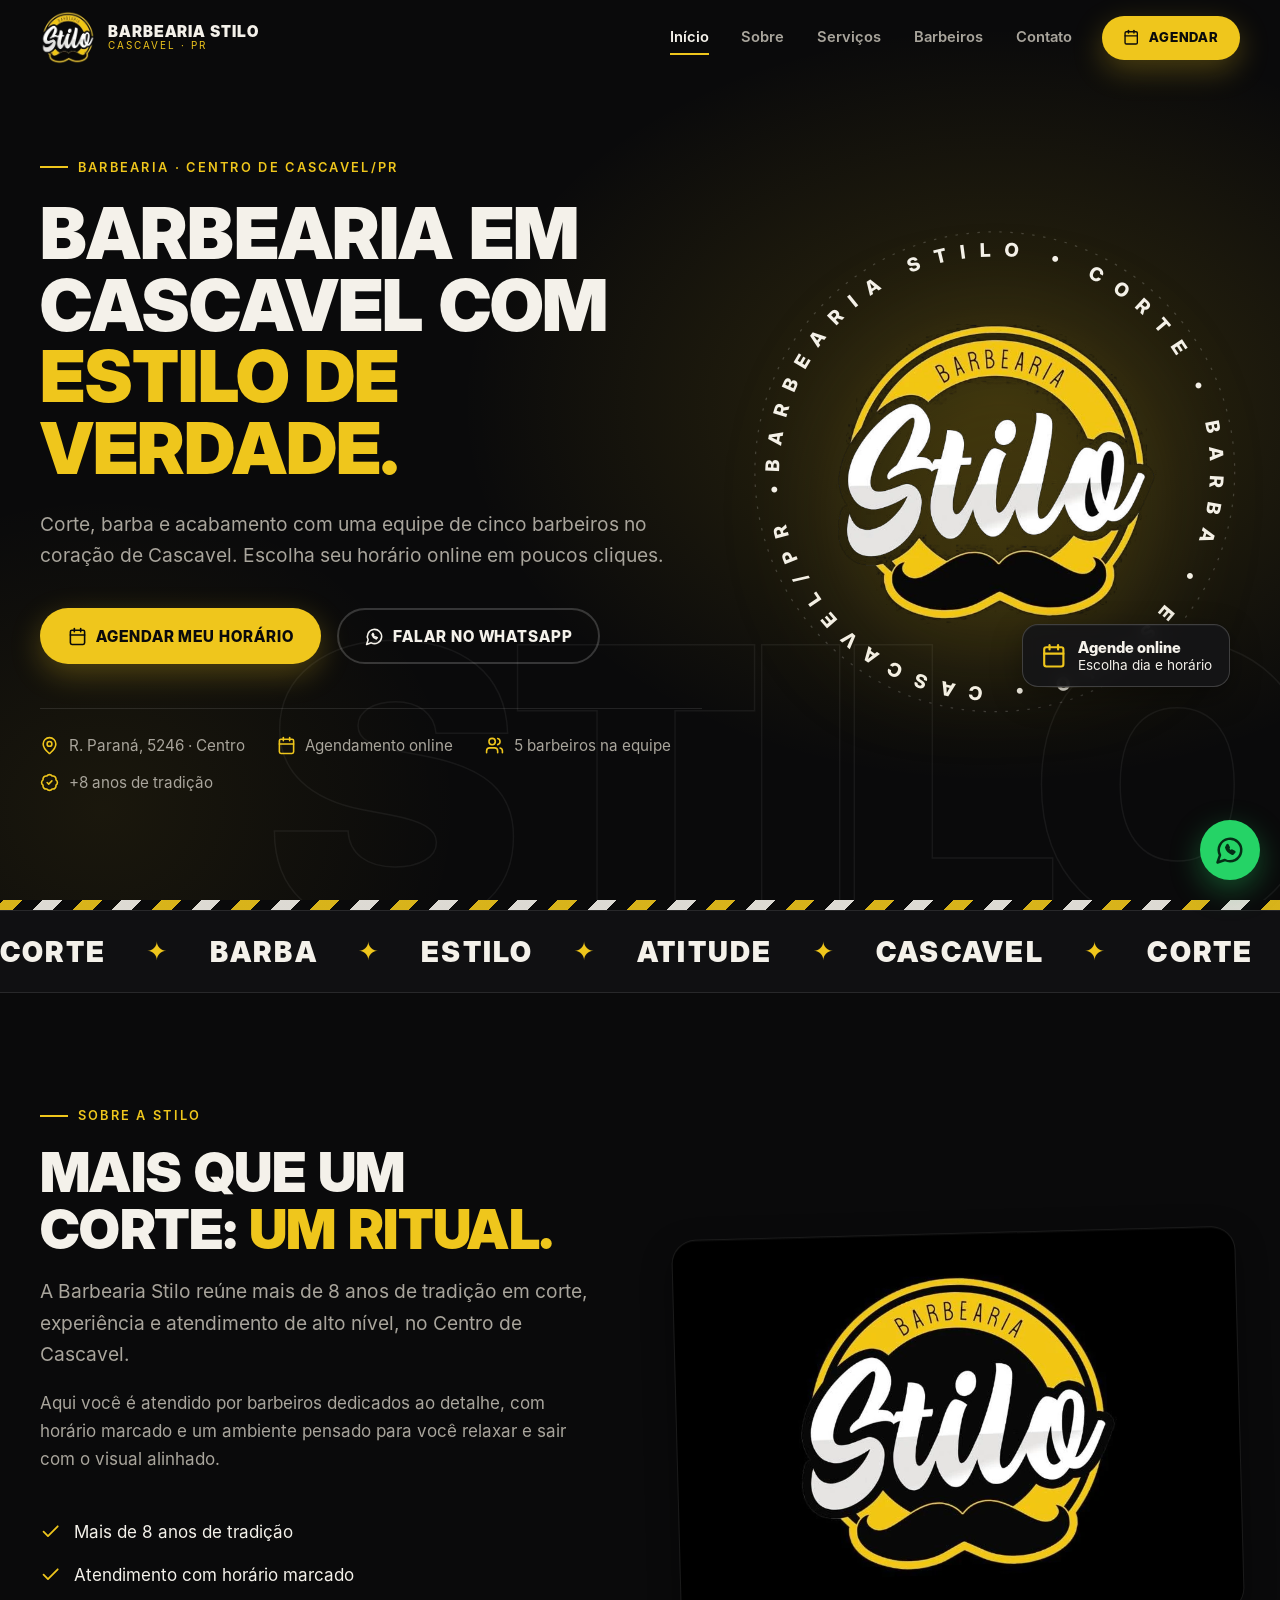
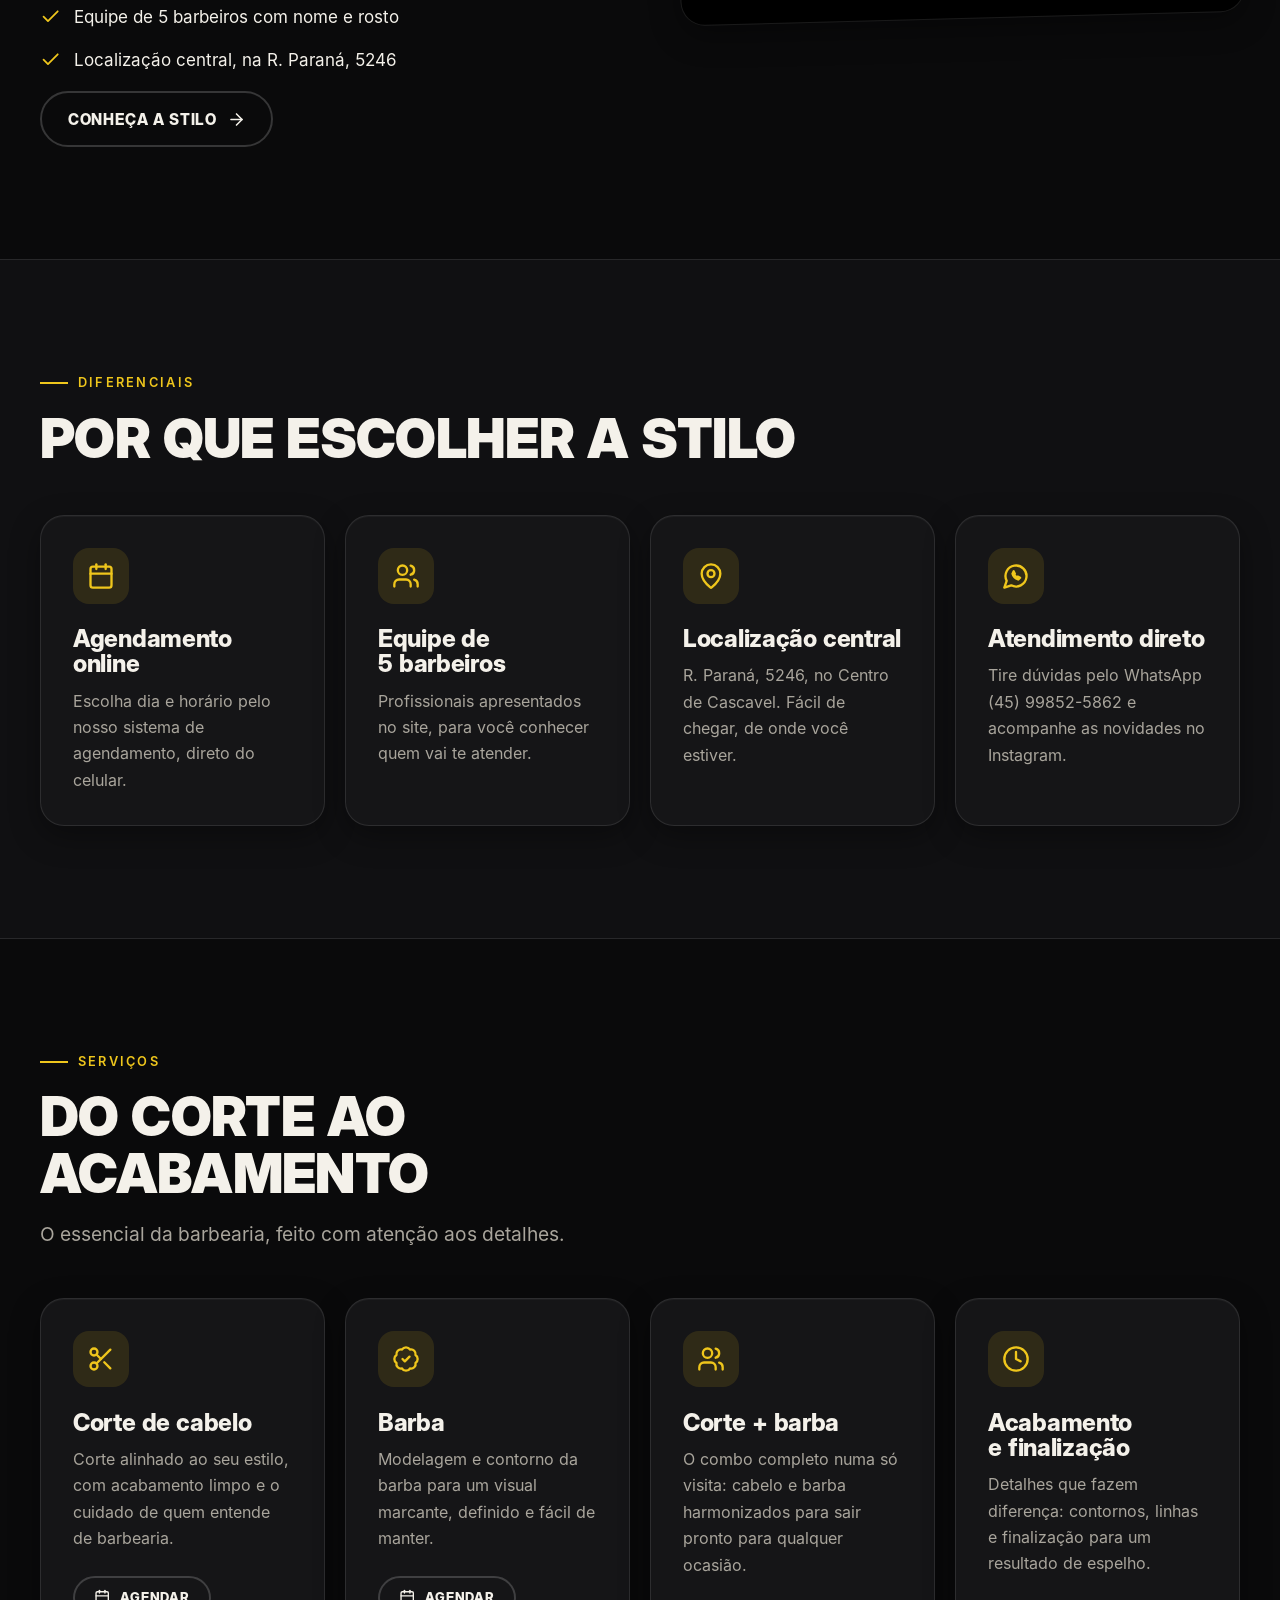
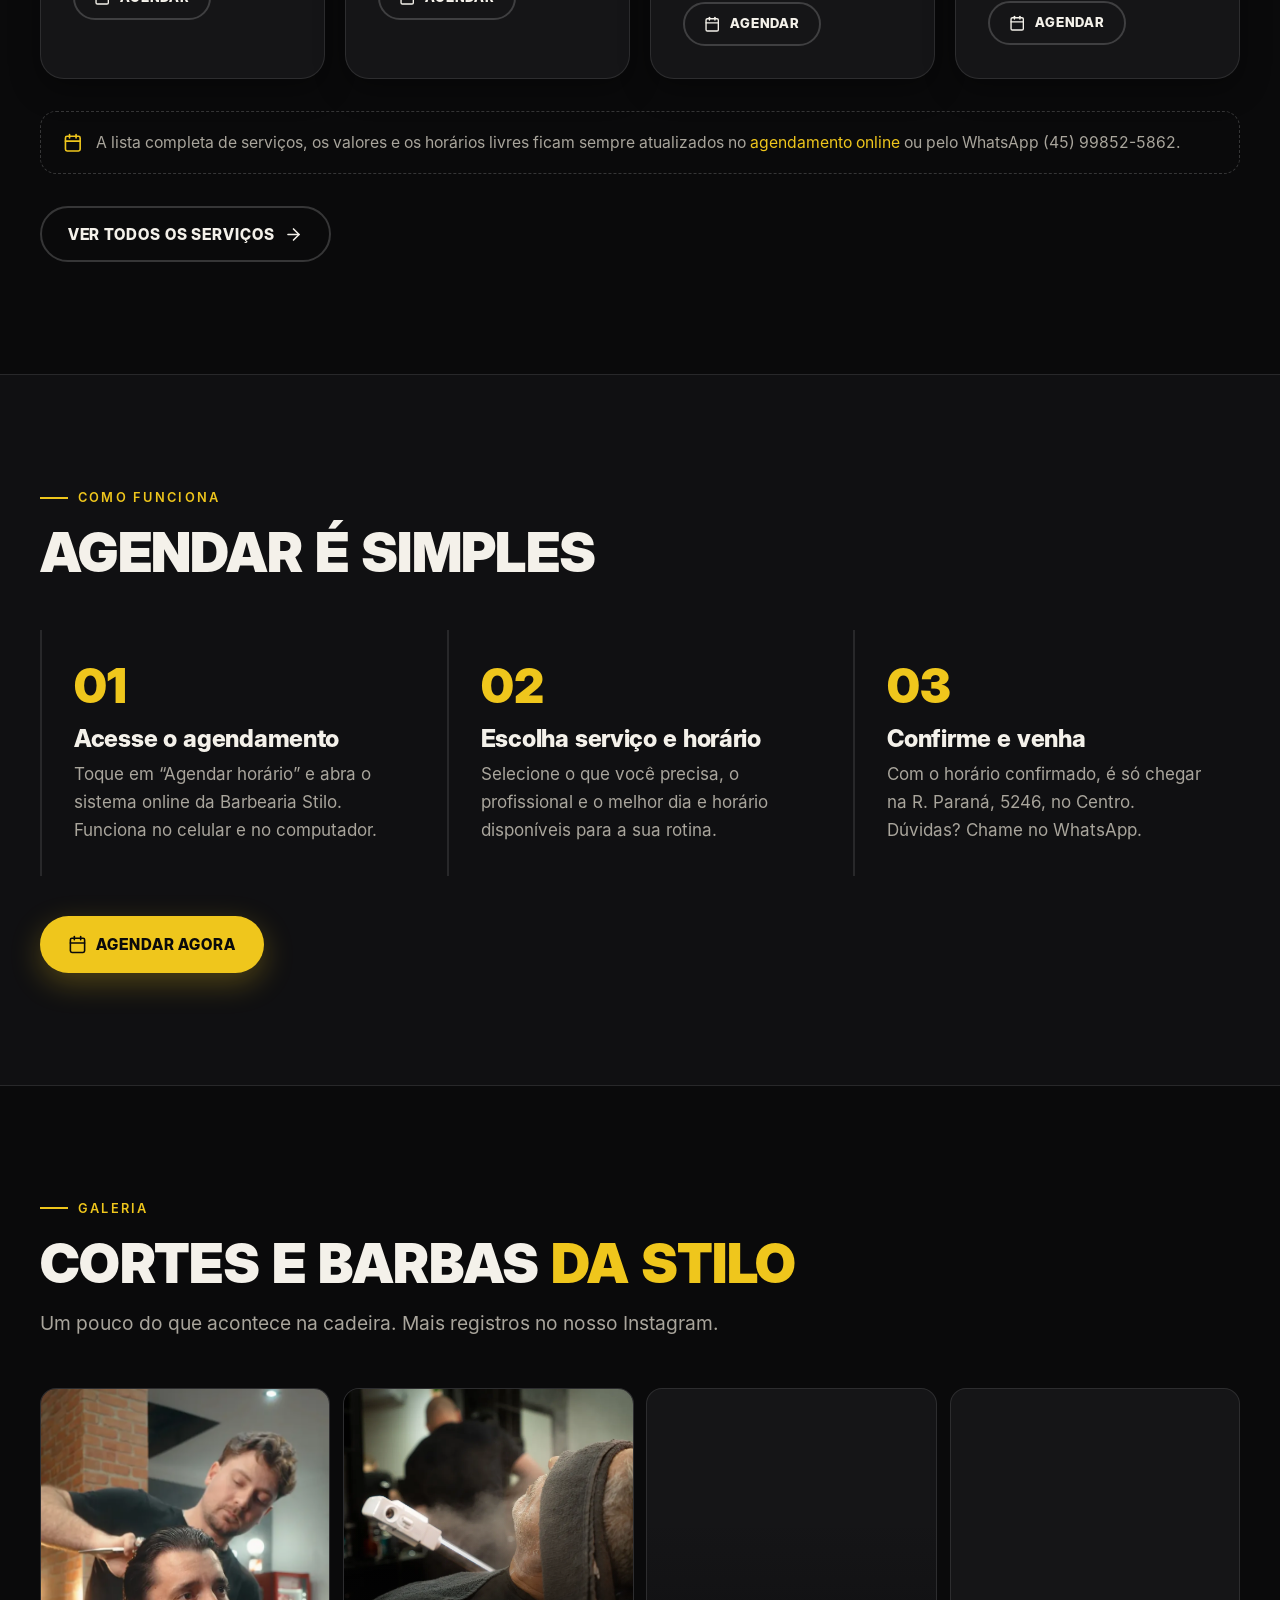
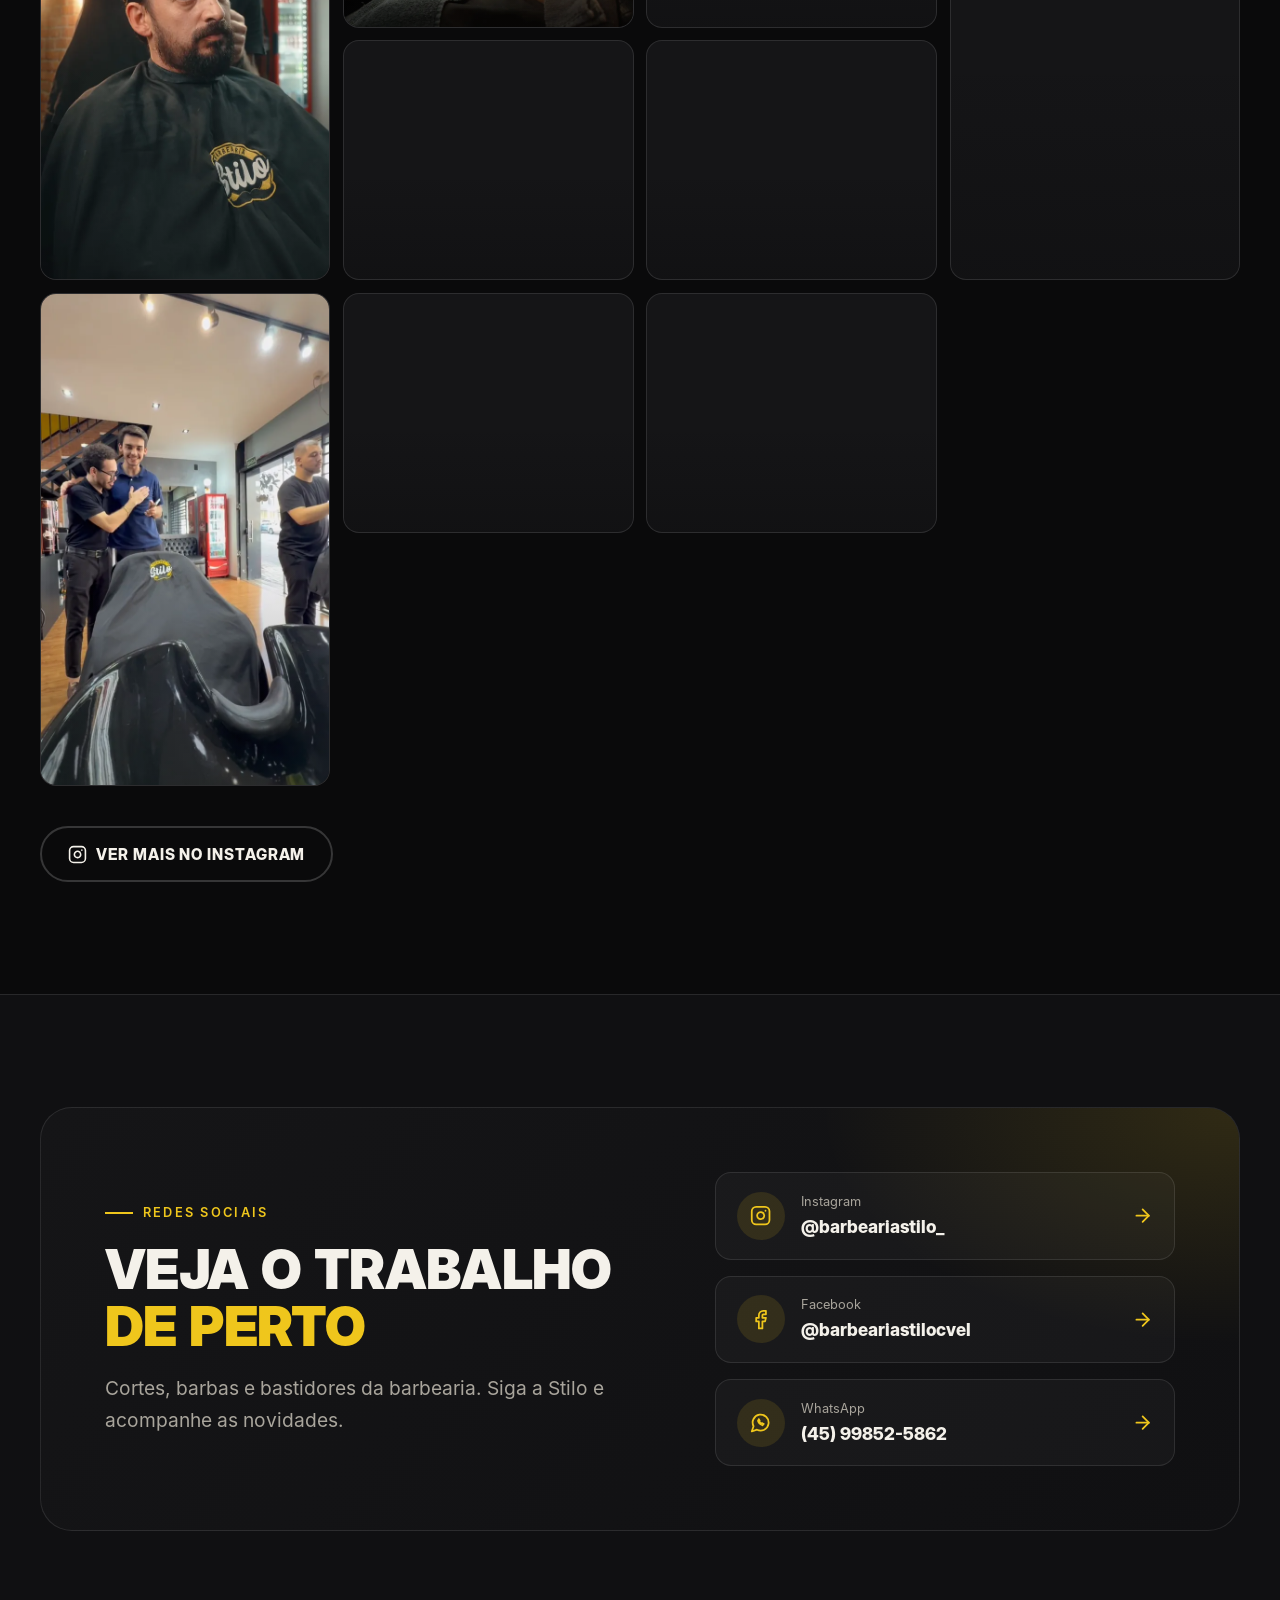
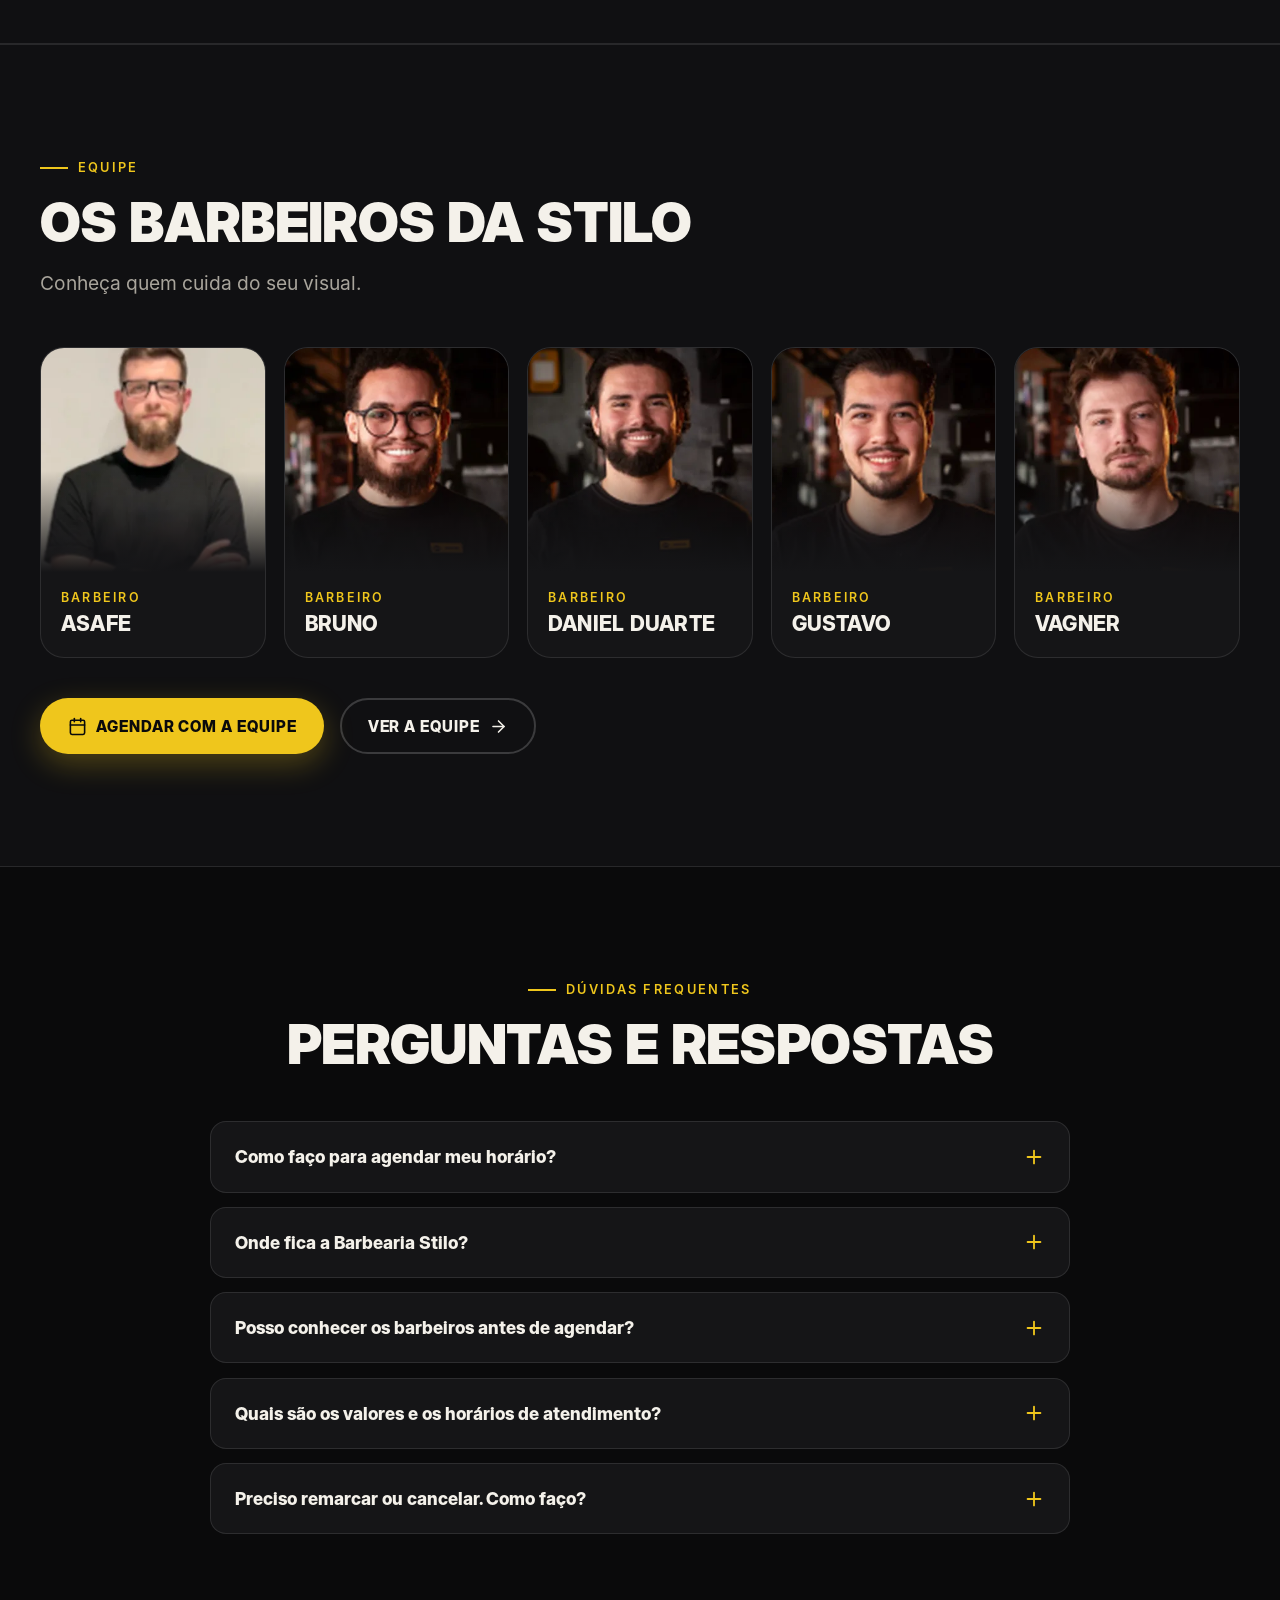
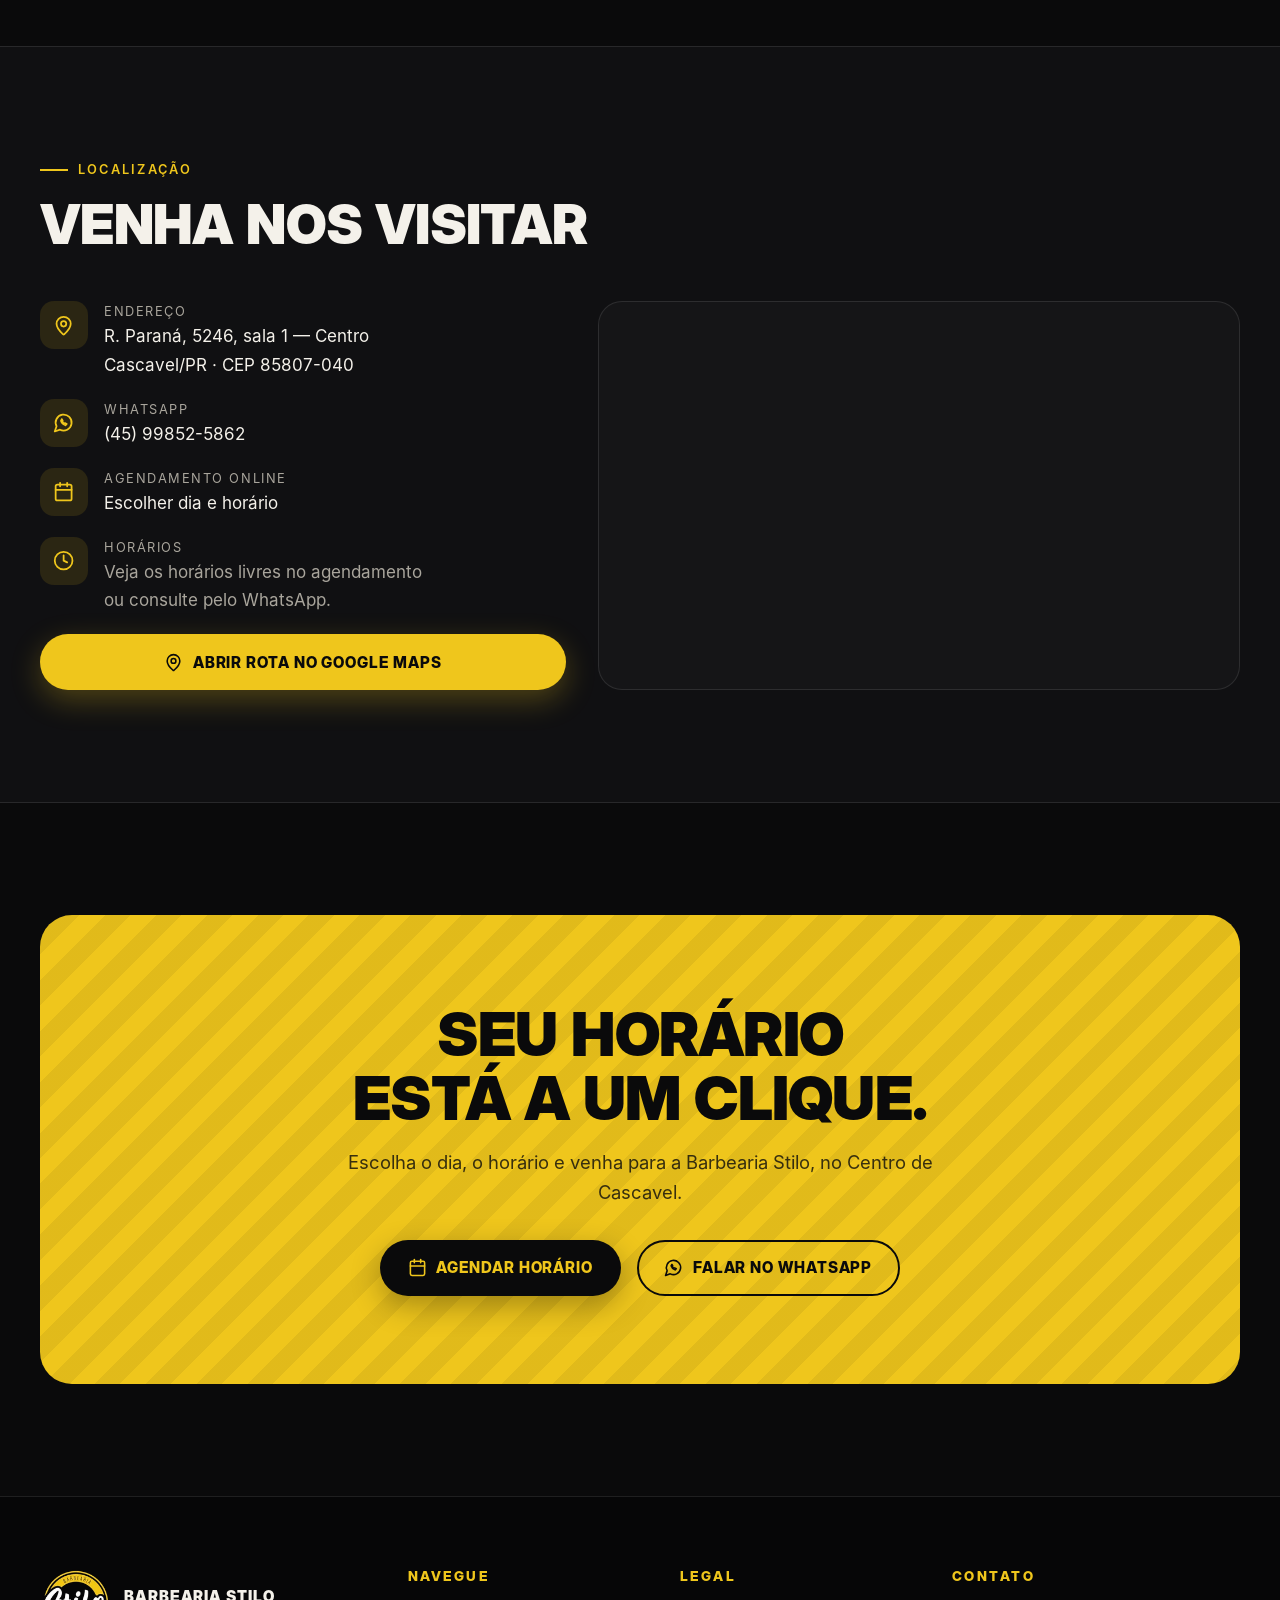
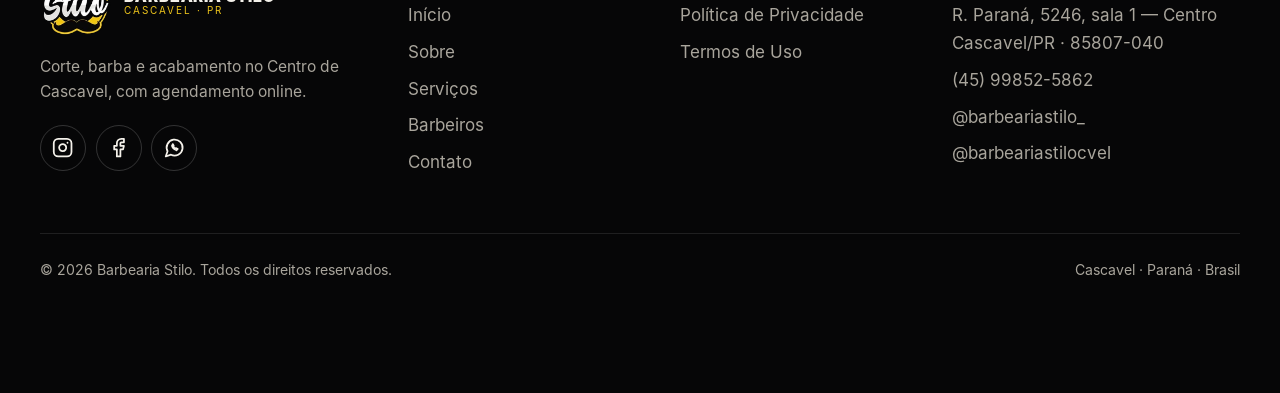
==== index.html @ 66d76c7e "Atualizacao do site" ====
<!doctype html>
<html lang="pt-BR">
<head>
<meta charset="utf-8">
<meta name="viewport" content="width=device-width,initial-scale=1">
<title>Barbearia Stilo | Barbearia em Cascavel/PR — Corte e Barba</title>
<meta name="description" content="Barbearia Stilo no Centro de Cascavel/PR: corte, barba e acabamento com equipe de 5 barbeiros. Agende seu horário online ou pelo WhatsApp.">
<meta name="theme-color" content="#0a0a0b">
<meta name="robots" content="index,follow,max-image-preview:large">
<meta property="og:type" content="website">
<meta property="og:locale" content="pt_BR">
<meta property="og:site_name" content="Barbearia Stilo">
<meta property="og:title" content="Barbearia Stilo | Barbearia em Cascavel/PR — Corte e Barba">
<meta property="og:description" content="Barbearia Stilo no Centro de Cascavel/PR: corte, barba e acabamento com equipe de 5 barbeiros. Agende seu horário online ou pelo WhatsApp.">
<meta name="twitter:card" content="summary_large_image">
<meta name="twitter:title" content="Barbearia Stilo | Barbearia em Cascavel/PR — Corte e Barba">
<meta name="twitter:description" content="Barbearia Stilo no Centro de Cascavel/PR: corte, barba e acabamento com equipe de 5 barbeiros. Agende seu horário online ou pelo WhatsApp.">
<!--LDT:DOMAIN--><!--/LDT:DOMAIN-->
<link rel="icon" type="image/png" href="/assets/img/favicon.png">
<link rel="apple-touch-icon" href="/assets/img/apple-touch-icon.png">
<link rel="preload" href="/assets/fonts/inter-400.woff" as="font" type="font/woff" crossorigin>
<link rel="preload" href="/assets/fonts/display-900.woff" as="font" type="font/woff" crossorigin>
<link rel="stylesheet" href="/assets/css/styles.css">
<script>document.documentElement.classList.add("js")</script>
<script type="application/ld+json">{"@context":"https://schema.org","@type":"BarberShop","name":"Barbearia Stilo","description":"Barbearia no Centro de Cascavel/PR: corte de cabelo, barba e acabamento com agendamento online.","telephone":"+5545998525862","address":{"@type":"PostalAddress","streetAddress":"R. Paraná, 5246, sala 1","addressLocality":"Cascavel","addressRegion":"PR","postalCode":"85807-040","addressCountry":"BR"},"geo":{"@type":"GeoCoordinates","latitude":-24.9530159,"longitude":-53.4817442},"hasMap":"https://www.google.com/maps/place/R.+Paran%C3%A1,+5246+-+Centro,+Cascavel+-+PR,+85807-040/@-24.9530159,-53.4843191,17z/data=!3m1!4b1!4m6!3m5!1s0x94f3d6ab9aa98d45:0x4797f9184e883544!8m2!3d-24.9530159!4d-53.4817442!16s%2Fg%2F11c4ys_f6f","areaServed":"Cascavel, PR","sameAs":["https://www.instagram.com/barbeariastilo_/","https://www.facebook.com/barbeariastilocvel"],"potentialAction":{"@type":"ReserveAction","target":"https://sites.appbarber.com.br/barbeariastilo-45gt","name":"Agendar horário"}}</script>
<script type="application/ld+json">{"@context":"https://schema.org","@type":"WebSite","name":"Barbearia Stilo","inLanguage":"pt-BR"}</script>
<script type="application/ld+json">{"@context":"https://schema.org","@type":"FAQPage","mainEntity":[{"@type":"Question","name":"Como faço para agendar meu horário?","acceptedAnswer":{"@type":"Answer","text":"Pelo nosso agendamento online, em poucos cliques, ou chamando a barbearia no WhatsApp (45) 99852-5862."}},{"@type":"Question","name":"Onde fica a Barbearia Stilo?","acceptedAnswer":{"@type":"Answer","text":"Na R. Paraná, 5246, sala 1, no Centro de Cascavel/PR (CEP 85807-040). Na página de contato você abre a rota direto no Google Maps."}},{"@type":"Question","name":"Posso conhecer os barbeiros antes de agendar?","acceptedAnswer":{"@type":"Answer","text":"Sim. Na página Barbeiros você vê o time completo: Asafe, Bruno, Daniel Duarte, Gustavo e Vagner."}},{"@type":"Question","name":"Quais são os valores e os horários de atendimento?","acceptedAnswer":{"@type":"Answer","text":"Os serviços, valores e horários disponíveis ficam sempre atualizados no agendamento online. Se preferir, é só perguntar pelo WhatsApp."}},{"@type":"Question","name":"Preciso remarcar ou cancelar. Como faço?","acceptedAnswer":{"@type":"Answer","text":"Fale com a barbearia pelo WhatsApp (45) 99852-5862 o quanto antes, para liberar o horário e combinar uma nova data."}}]}</script>
</head>
<body>
<a class="skip" href="#conteudo">Ir para o conteúdo</a>
<header class="header">
<div class="container">
<a class="brand" href="/" aria-label="Barbearia Stilo — página inicial">
<img src="/assets/img/logo-badge-sm.webp" width="128" height="119" alt="">
<span>Barbearia Stilo<small>Cascavel · PR</small></span>
</a>
<nav class="nav" id="nav" aria-label="Principal"><a href="/" aria-current="page">Início</a><a href="/sobre/">Sobre</a><a href="/servicos/">Serviços</a><a href="/barbeiros/">Barbeiros</a><a href="/contato/">Contato</a><a class="btn btn-primary btn-sm" href="https://sites.appbarber.com.br/barbeariastilo-45gt" target="_blank" rel="noopener noreferrer"><svg class="icon " aria-hidden="true" focusable="false"><use href="/assets/img/icons.svg#i-calendar"/></svg>Agendar<span class="sr-only"> (abre em nova aba)</span></a></nav>
<button class="menu-toggle" type="button" aria-expanded="false" aria-controls="nav" aria-label="Abrir menu">
<svg class="icon i-open" aria-hidden="true"><use href="/assets/img/icons.svg#i-menu"/></svg>
<svg class="icon i-close" aria-hidden="true"><use href="/assets/img/icons.svg#i-x"/></svg>
</button>
</div>
</header>
<noscript><style>@media(max-width:900px){.nav{transform:none!important;visibility:visible!important;position:static!important;flex-direction:row!important;flex-wrap:wrap;padding-top:calc(var(--header-h) + 1rem)}.menu-toggle{display:none!important}}</style></noscript>
<main id="conteudo">
<section class="hero" aria-labelledby="h1">
<div class="container hero-grid">
<div>
<span class="eyebrow">Barbearia · Centro de Cascavel/PR</span>
<h1 id="h1" class="h-xl">Barbearia em Cascavel com <span class="gold">estilo de verdade.</span></h1>
<p class="lead">Corte, barba e acabamento com uma equipe de cinco barbeiros no coração de Cascavel. Escolha seu horário online em poucos cliques.</p>
<div class="hero-actions"><a class="btn btn-primary" href="https://sites.appbarber.com.br/barbeariastilo-45gt" target="_blank" rel="noopener noreferrer"><svg class="icon " aria-hidden="true" focusable="false"><use href="/assets/img/icons.svg#i-calendar"/></svg>Agendar meu horário<span class="sr-only"> (abre em nova aba)</span></a><a class="btn btn-ghost" href="https://wa.me/5545998525862?text=Ol%C3%A1!%20Vim%20pelo%20site%20da%20Barbearia%20Stilo%20e%20gostaria%20de%20agendar%20um%20hor%C3%A1rio." target="_blank" rel="noopener noreferrer"><svg class="icon " aria-hidden="true" focusable="false"><use href="/assets/img/icons.svg#i-whatsapp"/></svg>Falar no WhatsApp<span class="sr-only"> (abre em nova aba)</span></a></div>
<ul class="hero-facts">
<li><svg class="icon " aria-hidden="true" focusable="false"><use href="/assets/img/icons.svg#i-pin"/></svg>R. Paraná, 5246 · Centro</li>
<li><svg class="icon " aria-hidden="true" focusable="false"><use href="/assets/img/icons.svg#i-calendar"/></svg>Agendamento online</li>
<li><svg class="icon " aria-hidden="true" focusable="false"><use href="/assets/img/icons.svg#i-users"/></svg>5 barbeiros na equipe</li>
<li><svg class="icon " aria-hidden="true" focusable="false"><use href="/assets/img/icons.svg#i-badge"/></svg>+8 anos de tradição</li>
</ul>
</div>
<div class="hero-visual">
<svg class="ring" viewBox="0 0 400 400" aria-hidden="true" focusable="false"><defs><path id="circ" d="M200,200 m-176,0 a176,176 0 1,1 352,0 a176,176 0 1,1 -352,0"/></defs><circle cx="200" cy="200" r="196"/><text><textPath href="#circ" textLength="1100" lengthAdjust="spacing">BARBEARIA STILO • CORTE • BARBA • ESTILO • CASCAVEL/PR • </textPath></text></svg>
<img src="/assets/img/logo-badge.webp" width="531" height="494" alt="Logo da Barbearia Stilo: selo amarelo com bigode e o nome Stilo em letras manuscritas" fetchpriority="high" decoding="async">
<div class="hero-badge"><svg class="icon " aria-hidden="true" focusable="false"><use href="/assets/img/icons.svg#i-calendar"/></svg><span><strong>Agende online</strong>Escolha dia e horário</span></div>
</div>
</div>
</section>
<div class="pole" aria-hidden="true"></div>
<div class="marquee" aria-hidden="true"><div class="marquee-track"><span>Corte</span><span>Barba</span><span>Estilo</span><span>Atitude</span><span>Cascavel</span><span>Corte</span><span>Barba</span><span>Estilo</span><span>Atitude</span><span>Cascavel</span><span>Corte</span><span>Barba</span><span>Estilo</span><span>Atitude</span><span>Cascavel</span><span>Corte</span><span>Barba</span><span>Estilo</span><span>Atitude</span><span>Cascavel</span></div></div>

<section class="section" id="sobre" aria-labelledby="sobre-t">
<div class="container split">
<div class="prose-stack reveal" style="--d:0ms">
<span class="eyebrow">Sobre a Stilo</span>
<h2 id="sobre-t" class="h-lg">Mais que um corte: <span class="gold">um ritual.</span></h2>
<p class="lead">A Barbearia Stilo reúne mais de 8 anos de tradição em corte, experiência e atendimento de alto nível, no Centro de Cascavel.</p>
<p class="muted">Aqui você é atendido por barbeiros dedicados ao detalhe, com horário marcado e um ambiente pensado para você relaxar e sair com o visual alinhado.</p>
<ul class="checks">
<li><svg class="icon " aria-hidden="true" focusable="false"><use href="/assets/img/icons.svg#i-check"/></svg>Mais de 8 anos de tradição</li>
<li><svg class="icon " aria-hidden="true" focusable="false"><use href="/assets/img/icons.svg#i-check"/></svg>Atendimento com horário marcado</li>
<li><svg class="icon " aria-hidden="true" focusable="false"><use href="/assets/img/icons.svg#i-check"/></svg>Equipe de 5 barbeiros com nome e rosto</li>
<li><svg class="icon " aria-hidden="true" focusable="false"><use href="/assets/img/icons.svg#i-check"/></svg>Localização central, na R. Paraná, 5246</li>
</ul>
<div><a class="btn btn-ghost" href="/sobre/">Conheça a Stilo<svg class="icon icon-arrow" aria-hidden="true" focusable="false"><use href="/assets/img/icons.svg#i-arrow"/></svg></a></div>
</div>
<div class="reveal" style="--d:90ms"><div class="card" style="padding:clamp(1rem,3vw,2rem);background:#000;transform:rotate(-1.5deg)"><img src="/assets/img/logo-full.webp" width="800" height="514" loading="lazy" decoding="async" alt="Logotipo da Barbearia Stilo"></div></div>
</div>
</section>

<section class="section section-alt" aria-labelledby="dif-t">
<div class="container">
<div class="section-head reveal" style="--d:0ms"><span class="eyebrow">Diferenciais</span><h2 id="dif-t" class="h-lg">Por que escolher a Stilo</h2></div>
<div class="grid grid-4">
<article class="card reveal" style="--d:0ms"><div class="ico"><svg class="icon " aria-hidden="true" focusable="false"><use href="/assets/img/icons.svg#i-calendar"/></svg></div><h3 class="h-md">Agendamento online</h3><p>Escolha dia e horário pelo nosso sistema de agendamento, direto do celular.</p></article>
<article class="card reveal" style="--d:90ms"><div class="ico"><svg class="icon " aria-hidden="true" focusable="false"><use href="/assets/img/icons.svg#i-users"/></svg></div><h3 class="h-md">Equipe de 5 barbeiros</h3><p>Profissionais apresentados no site, para você conhecer quem vai te atender.</p></article>
<article class="card reveal" style="--d:180ms"><div class="ico"><svg class="icon " aria-hidden="true" focusable="false"><use href="/assets/img/icons.svg#i-pin"/></svg></div><h3 class="h-md">Localização central</h3><p>R. Paraná, 5246, no Centro de Cascavel. Fácil de chegar, de onde você estiver.</p></article>
<article class="card reveal" style="--d:270ms"><div class="ico"><svg class="icon " aria-hidden="true" focusable="false"><use href="/assets/img/icons.svg#i-whatsapp"/></svg></div><h3 class="h-md">Atendimento direto</h3><p>Tire dúvidas pelo WhatsApp (45) 99852-5862 e acompanhe as novidades no Instagram.</p></article>
</div>
</div>
</section>

<section class="section" id="servicos" aria-labelledby="serv-t">
<div class="container">
<div class="section-head reveal" style="--d:0ms"><span class="eyebrow">Serviços</span><h2 id="serv-t" class="h-lg">Do corte ao acabamento</h2><p class="lead">O essencial da barbearia, feito com atenção aos detalhes.</p></div>
<div class="grid grid-4"><article class="card reveal" style="--d:0ms"><div class="ico"><svg class="icon " aria-hidden="true" focusable="false"><use href="/assets/img/icons.svg#i-scissors"/></svg></div><h3 class="h-md">Corte de cabelo</h3><p>Corte alinhado ao seu estilo, com acabamento limpo e o cuidado de quem entende de barbearia.</p><a class="btn btn-ghost btn-sm" href="https://sites.appbarber.com.br/barbeariastilo-45gt" target="_blank" rel="noopener noreferrer"><svg class="icon " aria-hidden="true" focusable="false"><use href="/assets/img/icons.svg#i-calendar"/></svg>Agendar<span class="sr-only"> (abre em nova aba)</span></a></article><article class="card reveal" style="--d:90ms"><div class="ico"><svg class="icon " aria-hidden="true" focusable="false"><use href="/assets/img/icons.svg#i-badge"/></svg></div><h3 class="h-md">Barba</h3><p>Modelagem e contorno da barba para um visual marcante, definido e fácil de manter.</p><a class="btn btn-ghost btn-sm" href="https://sites.appbarber.com.br/barbeariastilo-45gt" target="_blank" rel="noopener noreferrer"><svg class="icon " aria-hidden="true" focusable="false"><use href="/assets/img/icons.svg#i-calendar"/></svg>Agendar<span class="sr-only"> (abre em nova aba)</span></a></article><article class="card reveal" style="--d:180ms"><div class="ico"><svg class="icon " aria-hidden="true" focusable="false"><use href="/assets/img/icons.svg#i-users"/></svg></div><h3 class="h-md">Corte + barba</h3><p>O combo completo numa só visita: cabelo e barba harmonizados para sair pronto para qualquer ocasião.</p><a class="btn btn-ghost btn-sm" href="https://sites.appbarber.com.br/barbeariastilo-45gt" target="_blank" rel="noopener noreferrer"><svg class="icon " aria-hidden="true" focusable="false"><use href="/assets/img/icons.svg#i-calendar"/></svg>Agendar<span class="sr-only"> (abre em nova aba)</span></a></article><article class="card reveal" style="--d:270ms"><div class="ico"><svg class="icon " aria-hidden="true" focusable="false"><use href="/assets/img/icons.svg#i-clock"/></svg></div><h3 class="h-md">Acabamento e finalização</h3><p>Detalhes que fazem diferença: contornos, linhas e finalização para um resultado de espelho.</p><a class="btn btn-ghost btn-sm" href="https://sites.appbarber.com.br/barbeariastilo-45gt" target="_blank" rel="noopener noreferrer"><svg class="icon " aria-hidden="true" focusable="false"><use href="/assets/img/icons.svg#i-calendar"/></svg>Agendar<span class="sr-only"> (abre em nova aba)</span></a></article></div>
<p class="note"><svg class="icon " aria-hidden="true" focusable="false"><use href="/assets/img/icons.svg#i-calendar"/></svg><span>A lista completa de serviços, os valores e os horários livres ficam sempre atualizados no <a class="gold" href="https://sites.appbarber.com.br/barbeariastilo-45gt" target="_blank" rel="noopener noreferrer">agendamento online</a> ou pelo WhatsApp (45) 99852-5862.</span></p>
<div style="margin-top:2rem"><a class="btn btn-ghost" href="/servicos/">Ver todos os serviços<svg class="icon icon-arrow" aria-hidden="true" focusable="false"><use href="/assets/img/icons.svg#i-arrow"/></svg></a></div>
</div>
</section>

<section class="section section-alt" aria-labelledby="proc-t">
<div class="container">
<div class="section-head reveal" style="--d:0ms"><span class="eyebrow">Como funciona</span><h2 id="proc-t" class="h-lg">Agendar é simples</h2></div>
<div class="grid grid-3 steps">
<div class="step reveal" style="--d:0ms"><h3 class="h-md">Acesse o agendamento</h3><p>Toque em “Agendar horário” e abra o sistema online da Barbearia Stilo. Funciona no celular e no computador.</p></div>
<div class="step reveal" style="--d:90ms"><h3 class="h-md">Escolha serviço e horário</h3><p>Selecione o que você precisa, o profissional e o melhor dia e horário disponíveis para a sua rotina.</p></div>
<div class="step reveal" style="--d:180ms"><h3 class="h-md">Confirme e venha</h3><p>Com o horário confirmado, é só chegar na R. Paraná, 5246, no Centro. Dúvidas? Chame no WhatsApp.</p></div>
</div>
<div style="margin-top:2.5rem"><a class="btn btn-primary" href="https://sites.appbarber.com.br/barbeariastilo-45gt" target="_blank" rel="noopener noreferrer"><svg class="icon " aria-hidden="true" focusable="false"><use href="/assets/img/icons.svg#i-calendar"/></svg>Agendar agora<span class="sr-only"> (abre em nova aba)</span></a></div>
</div>
</section>

<section class="section" id="galeria" aria-labelledby="gal-t">
<div class="container">
<div class="section-head reveal" style="--d:0ms"><span class="eyebrow">Galeria</span><h2 id="gal-t" class="h-lg">Cortes e barbas <span class="gold">da Stilo</span></h2><p class="lead">Um pouco do que acontece na cadeira. Mais registros no nosso Instagram.</p></div>
<div class="gallery" role="list"><button class="tile tall reveal" style="--d:0ms" type="button" role="listitem" data-full="/assets/img/galeria/01.webp" data-w="619" data-h="1100" aria-label="Ampliar foto: Barbeiro finalizando o corte de um cliente na Barbearia Stilo"><img src="/assets/img/galeria/01.webp" width="619" height="1100" loading="lazy" decoding="async" alt="Barbeiro finalizando o corte de um cliente na Barbearia Stilo"></button><button class="tile  reveal" style="--d:90ms" type="button" role="listitem" data-full="/assets/img/galeria/02.webp" data-w="1100" data-h="843" aria-label="Ampliar foto: Toalha quente e vapor durante o cuidado com a barba"><img src="/assets/img/galeria/02.webp" width="1100" height="843" loading="lazy" decoding="async" alt="Toalha quente e vapor durante o cuidado com a barba"></button><button class="tile  reveal" style="--d:180ms" type="button" role="listitem" data-full="/assets/img/galeria/03.webp" data-w="619" data-h="1100" aria-label="Ampliar foto: Barba sendo aparada com a toalha quente sobre o rosto"><img src="/assets/img/galeria/03.webp" width="619" height="1100" loading="lazy" decoding="async" alt="Barba sendo aparada com a toalha quente sobre o rosto"></button><button class="tile tall reveal" style="--d:270ms" type="button" role="listitem" data-full="/assets/img/galeria/07.webp" data-w="880" data-h="1100" aria-label="Ampliar foto: Corte com topete alinhado e barba desenhada"><img src="/assets/img/galeria/07.webp" width="880" height="1100" loading="lazy" decoding="async" alt="Corte com topete alinhado e barba desenhada"></button><button class="tile  reveal" style="--d:0ms" type="button" role="listitem" data-full="/assets/img/galeria/04.webp" data-w="1100" data-h="777" aria-label="Ampliar foto: Degradê bem acabado feito com máquina"><img src="/assets/img/galeria/04.webp" width="1100" height="777" loading="lazy" decoding="async" alt="Degradê bem acabado feito com máquina"></button><button class="tile  reveal" style="--d:90ms" type="button" role="listitem" data-full="/assets/img/galeria/08.webp" data-w="879" data-h="1100" aria-label="Ampliar foto: Cliente sorrindo durante o corte"><img src="/assets/img/galeria/08.webp" width="879" height="1100" loading="lazy" decoding="async" alt="Cliente sorrindo durante o corte"></button><button class="tile tall reveal" style="--d:180ms" type="button" role="listitem" data-full="/assets/img/galeria/12.webp" data-w="619" data-h="1100" aria-label="Ampliar foto: Ambiente da Barbearia Stilo com a cadeira e a equipe"><img src="/assets/img/galeria/12.webp" width="619" height="1100" loading="lazy" decoding="async" alt="Ambiente da Barbearia Stilo com a cadeira e a equipe"></button><button class="tile  reveal" style="--d:270ms" type="button" role="listitem" data-full="/assets/img/galeria/10.webp" data-w="880" data-h="1100" aria-label="Ampliar foto: Barbeiro finalizando a barba de um cliente"><img src="/assets/img/galeria/10.webp" width="880" height="1100" loading="lazy" decoding="async" alt="Barbeiro finalizando a barba de um cliente"></button><button class="tile  reveal" style="--d:0ms" type="button" role="listitem" data-full="/assets/img/galeria/11.webp" data-w="1100" data-h="733" aria-label="Ampliar foto: Barbeiro fazendo o acabamento do corte"><img src="/assets/img/galeria/11.webp" width="1100" height="733" loading="lazy" decoding="async" alt="Barbeiro fazendo o acabamento do corte"></button></div>
<dialog class="lightbox" id="lightbox" aria-label="Foto ampliada"><button class="lb-close" type="button" aria-label="Fechar"><svg class="icon " aria-hidden="true" focusable="false"><use href="/assets/img/icons.svg#i-x"/></svg></button><button class="lb-nav lb-prev" type="button" aria-label="Foto anterior"><svg class="icon " aria-hidden="true" focusable="false"><use href="/assets/img/icons.svg#i-arrow"/></svg></button><img alt=""><button class="lb-nav lb-next" type="button" aria-label="Próxima foto"><svg class="icon " aria-hidden="true" focusable="false"><use href="/assets/img/icons.svg#i-arrow"/></svg></button></dialog>
<div style="margin-top:2.5rem"><a class="btn btn-ghost" href="https://www.instagram.com/barbeariastilo_/" target="_blank" rel="noopener noreferrer"><svg class="icon " aria-hidden="true" focusable="false"><use href="/assets/img/icons.svg#i-instagram"/></svg>Ver mais no Instagram<span class="sr-only"> (abre em nova aba)</span></a></div>
</div>
</section>

<section class="section section-alt" aria-labelledby="ig-t">
<div class="container">
<div class="insta reveal" style="--d:0ms">
<div class="prose-stack">
<span class="eyebrow">Redes sociais</span>
<h2 id="ig-t" class="h-lg">Veja o trabalho <span class="gold">de perto</span></h2>
<p class="lead">Cortes, barbas e bastidores da barbearia. Siga a Stilo e acompanhe as novidades.</p>
</div>
<div class="handles">
<a class="handle" href="https://www.instagram.com/barbeariastilo_/" target="_blank" rel="noopener noreferrer"><span class="ico"><svg class="icon " aria-hidden="true" focusable="false"><use href="/assets/img/icons.svg#i-instagram"/></svg></span><span><small>Instagram</small><strong>@barbeariastilo_</strong></span><svg class="icon icon-arrow" aria-hidden="true" focusable="false"><use href="/assets/img/icons.svg#i-arrow"/></svg></a>
<a class="handle" href="https://www.facebook.com/barbeariastilocvel" target="_blank" rel="noopener noreferrer"><span class="ico"><svg class="icon " aria-hidden="true" focusable="false"><use href="/assets/img/icons.svg#i-facebook"/></svg></span><span><small>Facebook</small><strong>@barbeariastilocvel</strong></span><svg class="icon icon-arrow" aria-hidden="true" focusable="false"><use href="/assets/img/icons.svg#i-arrow"/></svg></a>
<a class="handle" href="https://wa.me/5545998525862?text=Ol%C3%A1!%20Vim%20pelo%20site%20da%20Barbearia%20Stilo%20e%20gostaria%20de%20agendar%20um%20hor%C3%A1rio." target="_blank" rel="noopener noreferrer"><span class="ico"><svg class="icon " aria-hidden="true" focusable="false"><use href="/assets/img/icons.svg#i-whatsapp"/></svg></span><span><small>WhatsApp</small><strong>(45) 99852-5862</strong></span><svg class="icon icon-arrow" aria-hidden="true" focusable="false"><use href="/assets/img/icons.svg#i-arrow"/></svg></a>
</div>
</div>
</div>
</section>

<section class="section section-alt" aria-labelledby="eq-t">
<div class="container">
<div class="section-head reveal" style="--d:0ms"><span class="eyebrow">Equipe</span><h2 id="eq-t" class="h-lg">Os barbeiros da Stilo</h2><p class="lead">Conheça quem cuida do seu visual.</p></div>
<div class="team"><article class="barber reveal" style="--d:0ms">
<figure><img src="/assets/img/equipe/asafe.webp" width="360" height="360" loading="lazy" decoding="async" alt="Retrato de Asafe, barbeiro da Barbearia Stilo"></figure>
<div class="barber-body">
<span class="role">Barbeiro</span>
<h3>Asafe</h3>

</div>
</article><article class="barber reveal" style="--d:90ms">
<figure><img src="/assets/img/equipe/bruno.webp" width="360" height="360" loading="lazy" decoding="async" alt="Retrato de Bruno, barbeiro da Barbearia Stilo"></figure>
<div class="barber-body">
<span class="role">Barbeiro</span>
<h3>Bruno</h3>

</div>
</article><article class="barber reveal" style="--d:180ms">
<figure><img src="/assets/img/equipe/daniel.webp" width="360" height="360" loading="lazy" decoding="async" alt="Retrato de Daniel Duarte, barbeiro da Barbearia Stilo"></figure>
<div class="barber-body">
<span class="role">Barbeiro</span>
<h3>Daniel Duarte</h3>

</div>
</article><article class="barber reveal" style="--d:270ms">
<figure><img src="/assets/img/equipe/gustavo.webp" width="360" height="360" loading="lazy" decoding="async" alt="Retrato de Gustavo, barbeiro da Barbearia Stilo"></figure>
<div class="barber-body">
<span class="role">Barbeiro</span>
<h3>Gustavo</h3>

</div>
</article><article class="barber reveal" style="--d:360ms">
<figure><img src="/assets/img/equipe/vagner.webp" width="360" height="360" loading="lazy" decoding="async" alt="Retrato de Vagner, barbeiro da Barbearia Stilo"></figure>
<div class="barber-body">
<span class="role">Barbeiro</span>
<h3>Vagner</h3>

</div>
</article></div>
<div style="margin-top:2.5rem;display:flex;gap:1rem;flex-wrap:wrap"><a class="btn btn-primary" href="https://sites.appbarber.com.br/barbeariastilo-45gt" target="_blank" rel="noopener noreferrer"><svg class="icon " aria-hidden="true" focusable="false"><use href="/assets/img/icons.svg#i-calendar"/></svg>Agendar com a equipe<span class="sr-only"> (abre em nova aba)</span></a><a class="btn btn-ghost" href="/barbeiros/">Ver a equipe<svg class="icon icon-arrow" aria-hidden="true" focusable="false"><use href="/assets/img/icons.svg#i-arrow"/></svg></a></div>
</div>
</section>

<section class="section" id="faq" aria-labelledby="faq-t">
<div class="container">
<div class="section-head center reveal" style="--d:0ms"><span class="eyebrow">Dúvidas frequentes</span><h2 id="faq-t" class="h-lg">Perguntas e respostas</h2></div>
<div class="faq"><details class="reveal" style="--d:0ms"><summary>Como faço para agendar meu horário?<svg class="icon " aria-hidden="true" focusable="false"><use href="/assets/img/icons.svg#i-plus"/></svg></summary><div class="answer"><p>Pelo nosso <a href="https://sites.appbarber.com.br/barbeariastilo-45gt" target="_blank" rel="noopener noreferrer">agendamento online</a>, em poucos cliques, ou chamando a barbearia no WhatsApp (45) 99852-5862.</p></div></details><details class="reveal" style="--d:90ms"><summary>Onde fica a Barbearia Stilo?<svg class="icon " aria-hidden="true" focusable="false"><use href="/assets/img/icons.svg#i-plus"/></svg></summary><div class="answer"><p>Na R. Paraná, 5246, sala 1, no Centro de Cascavel/PR (CEP 85807-040). Na página de contato você abre a rota direto no Google Maps.</p></div></details><details class="reveal" style="--d:180ms"><summary>Posso conhecer os barbeiros antes de agendar?<svg class="icon " aria-hidden="true" focusable="false"><use href="/assets/img/icons.svg#i-plus"/></svg></summary><div class="answer"><p>Sim. Na página <a href="/barbeiros/">Barbeiros</a> você vê o time completo: Asafe, Bruno, Daniel Duarte, Gustavo e Vagner.</p></div></details><details class="reveal" style="--d:270ms"><summary>Quais são os valores e os horários de atendimento?<svg class="icon " aria-hidden="true" focusable="false"><use href="/assets/img/icons.svg#i-plus"/></svg></summary><div class="answer"><p>Os serviços, valores e horários disponíveis ficam sempre atualizados no agendamento online. Se preferir, é só perguntar pelo WhatsApp.</p></div></details><details class="reveal" style="--d:360ms"><summary>Preciso remarcar ou cancelar. Como faço?<svg class="icon " aria-hidden="true" focusable="false"><use href="/assets/img/icons.svg#i-plus"/></svg></summary><div class="answer"><p>Fale com a barbearia pelo WhatsApp (45) 99852-5862 o quanto antes, para liberar o horário e combinar uma nova data.</p></div></details></div>
</div>
</section>

<section class="section section-alt" id="localizacao" aria-labelledby="loc-t">
<div class="container">
<div class="section-head reveal" style="--d:0ms"><span class="eyebrow">Localização</span><h2 id="loc-t" class="h-lg">Venha nos visitar</h2></div>
<div class="loc">
<div class="loc-info">
<div class="info-row"><div class="ico"><svg class="icon " aria-hidden="true" focusable="false"><use href="/assets/img/icons.svg#i-pin"/></svg></div><div><small>Endereço</small><a class="" href="https://www.google.com/maps/place/R.+Paran%C3%A1,+5246+-+Centro,+Cascavel+-+PR,+85807-040/@-24.9530159,-53.4843191,17z/data=!3m1!4b1!4m6!3m5!1s0x94f3d6ab9aa98d45:0x4797f9184e883544!8m2!3d-24.9530159!4d-53.4817442!16s%2Fg%2F11c4ys_f6f" target="_blank" rel="noopener noreferrer">R. Paraná, 5246, sala 1 — Centro<br>Cascavel/PR · CEP 85807-040</a></div></div>
<div class="info-row"><div class="ico"><svg class="icon " aria-hidden="true" focusable="false"><use href="/assets/img/icons.svg#i-whatsapp"/></svg></div><div><small>WhatsApp</small><a class="" href="https://wa.me/5545998525862?text=Ol%C3%A1!%20Vim%20pelo%20site%20da%20Barbearia%20Stilo%20e%20gostaria%20de%20agendar%20um%20hor%C3%A1rio." target="_blank" rel="noopener noreferrer">(45) 99852-5862</a></div></div>
<div class="info-row"><div class="ico"><svg class="icon " aria-hidden="true" focusable="false"><use href="/assets/img/icons.svg#i-calendar"/></svg></div><div><small>Agendamento online</small><a class="" href="https://sites.appbarber.com.br/barbeariastilo-45gt" target="_blank" rel="noopener noreferrer">Escolher dia e horário</a></div></div>
<div class="info-row"><div class="ico"><svg class="icon " aria-hidden="true" focusable="false"><use href="/assets/img/icons.svg#i-clock"/></svg></div><div><small>Horários</small><span class="muted">Veja os horários livres no agendamento<br>ou consulte pelo WhatsApp.</span></div></div>
<a class="btn btn-primary" href="https://www.google.com/maps/place/R.+Paran%C3%A1,+5246+-+Centro,+Cascavel+-+PR,+85807-040/@-24.9530159,-53.4843191,17z/data=!3m1!4b1!4m6!3m5!1s0x94f3d6ab9aa98d45:0x4797f9184e883544!8m2!3d-24.9530159!4d-53.4817442!16s%2Fg%2F11c4ys_f6f" target="_blank" rel="noopener noreferrer"><svg class="icon " aria-hidden="true" focusable="false"><use href="/assets/img/icons.svg#i-pin"/></svg>Abrir rota no Google Maps<span class="sr-only"> (abre em nova aba)</span></a>
</div>
<div class="map"><iframe title="Mapa com a localização da Barbearia Stilo, R. Paraná, 5246, Centro, Cascavel/PR" src="https://www.google.com/maps?q=R.+Paran%C3%A1,+5246+-+Centro,+Cascavel+-+PR,+85807-040&output=embed" loading="lazy" referrerpolicy="no-referrer-when-downgrade" allowfullscreen></iframe></div>
</div>
</div>
</section>

<section class="section" aria-labelledby="cta-t">
<div class="container">
<div class="cta reveal" style="--d:0ms">
<h2 id="cta-t">Seu horário está a um clique.</h2>
<p>Escolha o dia, o horário e venha para a Barbearia Stilo, no Centro de Cascavel.</p>
<div class="cta-actions"><a class="btn btn-dark" href="https://sites.appbarber.com.br/barbeariastilo-45gt" target="_blank" rel="noopener noreferrer"><svg class="icon " aria-hidden="true" focusable="false"><use href="/assets/img/icons.svg#i-calendar"/></svg>Agendar horário<span class="sr-only"> (abre em nova aba)</span></a><a class="btn btn-outline-dark" href="https://wa.me/5545998525862?text=Ol%C3%A1!%20Vim%20pelo%20site%20da%20Barbearia%20Stilo%20e%20gostaria%20de%20agendar%20um%20hor%C3%A1rio." target="_blank" rel="noopener noreferrer"><svg class="icon " aria-hidden="true" focusable="false"><use href="/assets/img/icons.svg#i-whatsapp"/></svg>Falar no WhatsApp<span class="sr-only"> (abre em nova aba)</span></a></div>
</div>
</div>
</section>
</main>
<footer class="footer">
<div class="container">
<div class="footer-grid">
<div>
<a class="brand" href="/" aria-label="Barbearia Stilo — início"><img src="/assets/img/logo-badge-sm.webp" width="128" height="119" alt=""><span>Barbearia Stilo<small>Cascavel · PR</small></span></a>
<p class="footer-about">Corte, barba e acabamento no Centro de Cascavel, com agendamento online.</p>
<div class="socials">
<a class="" href="https://www.instagram.com/barbeariastilo_/" target="_blank" rel="noopener noreferrer" aria-label="Instagram da Barbearia Stilo"><svg class="icon " aria-hidden="true" focusable="false"><use href="/assets/img/icons.svg#i-instagram"/></svg></a>
<a class="" href="https://www.facebook.com/barbeariastilocvel" target="_blank" rel="noopener noreferrer" aria-label="Facebook da Barbearia Stilo"><svg class="icon " aria-hidden="true" focusable="false"><use href="/assets/img/icons.svg#i-facebook"/></svg></a>
<a class="" href="https://wa.me/5545998525862?text=Ol%C3%A1!%20Vim%20pelo%20site%20da%20Barbearia%20Stilo%20e%20gostaria%20de%20agendar%20um%20hor%C3%A1rio." target="_blank" rel="noopener noreferrer" aria-label="WhatsApp da Barbearia Stilo"><svg class="icon " aria-hidden="true" focusable="false"><use href="/assets/img/icons.svg#i-whatsapp"/></svg></a>
</div>
</div>
<div>
<h4>Navegue</h4>
<ul><li><a href="/">Início</a></li><li><a href="/sobre/">Sobre</a></li><li><a href="/servicos/">Serviços</a></li><li><a href="/barbeiros/">Barbeiros</a></li><li><a href="/contato/">Contato</a></li></ul>
</div>
<div>
<h4>Legal</h4>
<ul>
<li><a href="/politica-de-privacidade/">Política de Privacidade</a></li>
<li><a href="/termos-de-uso/">Termos de Uso</a></li>
</ul>
</div>
<div>
<h4>Contato</h4>
<ul>
<li><a class="" href="https://www.google.com/maps/place/R.+Paran%C3%A1,+5246+-+Centro,+Cascavel+-+PR,+85807-040/@-24.9530159,-53.4843191,17z/data=!3m1!4b1!4m6!3m5!1s0x94f3d6ab9aa98d45:0x4797f9184e883544!8m2!3d-24.9530159!4d-53.4817442!16s%2Fg%2F11c4ys_f6f" target="_blank" rel="noopener noreferrer">R. Paraná, 5246, sala 1 — Centro<br>Cascavel/PR · 85807-040</a></li>
<li><a class="" href="https://wa.me/5545998525862?text=Ol%C3%A1!%20Vim%20pelo%20site%20da%20Barbearia%20Stilo%20e%20gostaria%20de%20agendar%20um%20hor%C3%A1rio." target="_blank" rel="noopener noreferrer">(45) 99852-5862</a></li>
<li><a class="" href="https://www.instagram.com/barbeariastilo_/" target="_blank" rel="noopener noreferrer">@barbeariastilo_</a></li>
<li><a class="" href="https://www.facebook.com/barbeariastilocvel" target="_blank" rel="noopener noreferrer">@barbeariastilocvel</a></li>
</ul>
</div>
</div>
<div class="footer-bottom">
<span>© <span data-year>2026</span> Barbearia Stilo. Todos os direitos reservados.</span>
<span>Cascavel · Paraná · Brasil</span>
</div>
</div>
</footer>
<div class="dock"><a class="btn btn-primary" href="https://sites.appbarber.com.br/barbeariastilo-45gt" target="_blank" rel="noopener noreferrer"><svg class="icon " aria-hidden="true" focusable="false"><use href="/assets/img/icons.svg#i-calendar"/></svg>Agendar<span class="sr-only"> (abre em nova aba)</span></a><a class="btn btn-ghost" href="https://wa.me/5545998525862?text=Ol%C3%A1!%20Vim%20pelo%20site%20da%20Barbearia%20Stilo%20e%20gostaria%20de%20agendar%20um%20hor%C3%A1rio." target="_blank" rel="noopener noreferrer"><svg class="icon " aria-hidden="true" focusable="false"><use href="/assets/img/icons.svg#i-whatsapp"/></svg>WhatsApp<span class="sr-only"> (abre em nova aba)</span></a></div>
<a class="fab" href="https://wa.me/5545998525862?text=Ol%C3%A1!%20Vim%20pelo%20site%20da%20Barbearia%20Stilo%20e%20gostaria%20de%20agendar%20um%20hor%C3%A1rio." target="_blank" rel="noopener noreferrer" aria-label="Chamar no WhatsApp (abre em nova aba)"><svg class="icon " aria-hidden="true" focusable="false"><use href="/assets/img/icons.svg#i-whatsapp"/></svg></a>
<script src="/assets/js/config.js"></script>
<script src="/assets/js/main.js" defer></script>
</body>
</html>
---- assets/css/styles.css ----
/* Barbearia Stilo — Design System (LDT Negócios & Soluções)
   Tokens em :root. Preto profundo + amarelo da logo. */

@font-face{font-family:"Inter";font-weight:400;font-style:normal;font-display:swap;src:url("../fonts/inter-400.woff") format("woff")}
@font-face{font-family:"Inter";font-weight:600;font-style:normal;font-display:swap;src:url("../fonts/inter-600.woff") format("woff")}
@font-face{font-family:"Inter Display";font-weight:800;font-style:normal;font-display:swap;src:url("../fonts/display-800.woff") format("woff")}
@font-face{font-family:"Inter Display";font-weight:900;font-style:normal;font-display:swap;src:url("../fonts/display-900.woff") format("woff")}

:root{
  /* cores */
  --bg:#0a0a0b;
  --bg-2:#101012;
  --surface:#151517;
  --surface-2:#1c1c1f;
  --line:rgba(255,255,255,.10);
  --line-strong:rgba(255,255,255,.18);
  --text:#f4f1ea;
  --muted:#a9a59c;
  --gold:#efc61c;
  --gold-2:#ffd93d;
  --gold-ink:#0a0a0b;
  --ok:#4ade80;
  --err:#ff8a7a;
  /* tipografia */
  --font-body:"Inter",system-ui,-apple-system,"Segoe UI",Roboto,Arial,sans-serif;
  --font-display:"Inter Display","Inter",system-ui,-apple-system,"Segoe UI",Roboto,Arial,sans-serif;
  /* espaçamento (escala de 8px) */
  --s1:.5rem;--s2:1rem;--s3:1.5rem;--s4:2rem;--s5:3rem;--s6:4.5rem;--s7:7rem;
  /* raios, sombras, motion */
  --r-sm:10px;--r-md:16px;--r-lg:24px;--r-pill:999px;
  --shadow-1:0 1px 0 rgba(255,255,255,.04) inset,0 10px 30px rgba(0,0,0,.35);
  --shadow-gold:0 10px 30px rgba(239,198,28,.28);
  --ease:cubic-bezier(.22,.8,.24,1);
  --t:.3s var(--ease);
  --container:1200px;
  --header-h:76px;
}

*,*::before,*::after{box-sizing:border-box}
html{-webkit-text-size-adjust:100%;scroll-behavior:smooth;scroll-padding-top:calc(var(--header-h) + 12px)}
body{margin:0;background:var(--bg);color:var(--text);font-family:var(--font-body);font-size:1.0625rem;line-height:1.65;-webkit-font-smoothing:antialiased;text-rendering:optimizeLegibility;overflow-x:hidden}
img,svg{display:block;max-width:100%}
img{height:auto}
a{color:inherit;text-decoration:none}
h1,h2,h3,h4{font-family:var(--font-display);margin:0;line-height:1.05;letter-spacing:-.012em;word-spacing:.06em;text-wrap:balance}
p{margin:0}
ul,ol{margin:0;padding:0;list-style:none}
button{font:inherit;color:inherit;cursor:pointer}
:focus{outline:none}
:focus-visible{outline:3px solid var(--gold);outline-offset:3px;border-radius:6px}
::selection{background:var(--gold);color:var(--gold-ink)}

.icon{width:1.25em;height:1.25em;fill:none;stroke:currentColor;stroke-width:2;stroke-linecap:round;stroke-linejoin:round;flex:none}
.container{width:min(100% - 2rem,var(--container));margin-inline:auto}
.skip{position:absolute;left:1rem;top:-100px;background:var(--gold);color:var(--gold-ink);padding:.7rem 1rem;border-radius:var(--r-sm);font-weight:600;z-index:200}
.skip:focus{top:1rem}
.sr-only{position:absolute;width:1px;height:1px;overflow:hidden;clip:rect(0 0 0 0);white-space:nowrap}

/* ---------- Tipografia utilitária ---------- */
.eyebrow{display:inline-flex;align-items:center;gap:.6rem;font-size:.8rem;font-weight:600;letter-spacing:.18em;text-transform:uppercase;color:var(--gold)}
.eyebrow::before{content:"";width:28px;height:2px;background:var(--gold)}
.h-xl{font-weight:900;font-size:clamp(2.4rem,5.6vw,4.7rem);text-transform:uppercase;line-height:1}
.h-lg{font-weight:900;font-size:clamp(2rem,4.6vw,3.4rem);text-transform:uppercase}
.h-md{font-weight:800;font-size:clamp(1.25rem,2vw,1.5rem)}
.lead{font-size:clamp(1.05rem,1.5vw,1.25rem);color:var(--muted);max-width:60ch}
.gold{color:var(--gold)}
.muted{color:var(--muted)}

/* ---------- Botões ---------- */
.btn{display:inline-flex;align-items:center;justify-content:center;gap:.6rem;min-height:52px;padding:.85rem 1.6rem;border-radius:var(--r-pill);border:2px solid transparent;font-family:var(--font-display);font-weight:800;font-size:.95rem;letter-spacing:.06em;text-transform:uppercase;transition:transform var(--t),background var(--t),color var(--t),border-color var(--t),box-shadow var(--t);white-space:nowrap}
.btn .icon{transition:transform var(--t)}
.btn:hover .icon-arrow{transform:translateX(4px)}
.btn-primary{background:var(--gold);color:var(--gold-ink);box-shadow:var(--shadow-gold)}
.btn-primary:hover{background:var(--gold-2);transform:translateY(-2px)}
.btn-ghost{background:transparent;color:var(--text);border-color:var(--line-strong)}
.btn-ghost:hover{border-color:var(--gold);color:var(--gold);transform:translateY(-2px)}
.btn-sm{min-height:44px;padding:.55rem 1.2rem;font-size:.82rem}
.btn-block{width:100%}
.btn:active{transform:translateY(0)}

/* ---------- Header ---------- */
.header{position:fixed;inset:0 0 auto 0;z-index:100;height:var(--header-h);display:flex;align-items:center;transition:background var(--t),border-color var(--t),backdrop-filter var(--t);border-bottom:1px solid transparent}
.header.is-solid{background:rgba(10,10,11,.88);backdrop-filter:blur(14px);-webkit-backdrop-filter:blur(14px);border-bottom-color:var(--line)}
.header .container{display:flex;align-items:center;justify-content:space-between;gap:1rem}
.brand{display:flex;align-items:center;gap:.75rem}
.brand img{width:56px;height:auto;aspect-ratio:531/494}
.brand span{font-family:var(--font-display);font-weight:900;text-transform:uppercase;letter-spacing:.06em;font-size:.95rem;line-height:1.1}
.brand small{display:block;font-family:var(--font-body);font-weight:400;letter-spacing:.2em;font-size:.62rem;color:var(--gold)}
.nav{display:flex;align-items:center;gap:.25rem}
.nav a:not(.btn){position:relative;padding:.6rem .9rem;font-size:.92rem;font-weight:600;color:var(--muted);transition:color var(--t)}
.nav a:not(.btn)::after{content:"";position:absolute;left:.9rem;right:.9rem;bottom:.25rem;height:2px;background:var(--gold);transform:scaleX(0);transform-origin:left;transition:transform var(--t)}
.nav a:not(.btn):hover,.nav a[aria-current="page"]{color:var(--text)}
.nav a:not(.btn):hover::after,.nav a[aria-current="page"]::after{transform:scaleX(1)}
.nav .btn{margin-left:.75rem}
.menu-toggle{display:none;width:48px;height:48px;border-radius:50%;border:1px solid var(--line-strong);background:rgba(10,10,11,.6);align-items:center;justify-content:center}
.menu-toggle .icon{width:24px;height:24px}
.menu-toggle .i-close{display:none}
.menu-toggle[aria-expanded="true"] .i-open{display:none}
.menu-toggle[aria-expanded="true"] .i-close{display:block}

/* ---------- Hero ---------- */
.hero{position:relative;min-height:100svh;display:flex;align-items:center;padding:calc(var(--header-h) + 2rem) 0 4rem;overflow:hidden;isolation:isolate}
.hero::before{content:"";position:absolute;inset:0;z-index:-2;background:radial-gradient(60% 60% at 78% 45%,rgba(239,198,28,.16),transparent 70%),radial-gradient(40% 50% at 8% 90%,rgba(239,198,28,.07),transparent 70%),var(--bg)}
.hero::after{content:"STILO";content:"STILO" / "";position:absolute;z-index:-1;right:-2vw;bottom:-6vw;font-family:var(--font-display);font-weight:900;font-size:clamp(9rem,30vw,26rem);line-height:1;letter-spacing:-.04em;color:transparent;-webkit-text-stroke:1.5px rgba(255,255,255,.06);pointer-events:none;user-select:none}
.hero-grid{display:grid;grid-template-columns:1.15fr .85fr;gap:var(--s5);align-items:center}
.hero h1{margin:1.25rem 0 1.5rem}
.hero h1 .gold{display:block}
.hero-actions{display:flex;flex-wrap:wrap;gap:1rem;margin-top:2.25rem}
.hero-facts{display:flex;flex-wrap:wrap;gap:.75rem 2rem;margin-top:2.75rem;padding-top:1.5rem;border-top:1px solid var(--line)}
.hero-facts li{display:flex;align-items:center;gap:.6rem;font-size:.95rem;color:var(--muted)}
.hero-facts .icon{color:var(--gold)}
.hero-visual{position:relative;display:grid;place-items:center;aspect-ratio:1;max-width:520px;margin-inline:auto;width:100%}
.hero-visual .ring{position:absolute;inset:0;width:100%;height:100%;animation:spin 40s linear infinite;color:var(--text)}
.hero-visual .ring text{font-family:var(--font-display);font-weight:800;font-size:15.5px;letter-spacing:.34em;fill:currentColor;text-transform:uppercase}
.hero-visual .ring circle{fill:none;stroke:var(--line-strong);stroke-dasharray:2 7}
.hero-visual img{position:relative;width:68%;filter:drop-shadow(0 20px 60px rgba(239,198,28,.25))}
.hero-badge{position:absolute;right:2%;bottom:6%;display:flex;align-items:center;gap:.7rem;padding:.8rem 1.1rem;background:rgba(21,21,23,.92);border:1px solid var(--line-strong);border-radius:var(--r-md);box-shadow:var(--shadow-1);font-size:.85rem;line-height:1.25;backdrop-filter:blur(8px)}
.hero-badge .icon{width:1.6rem;height:1.6rem;color:var(--gold)}
.hero-badge strong{display:block;font-family:var(--font-display);font-weight:800;font-size:.95rem}
@keyframes spin{to{transform:rotate(360deg)}}

/* ---------- Faixa barber pole ---------- */
.pole{height:10px;background:repeating-linear-gradient(-45deg,var(--gold) 0 14px,var(--bg) 14px 28px,#f4f1ea 28px 42px,var(--bg) 42px 56px);opacity:.9}
.marquee{overflow:hidden;border-block:1px solid var(--line);background:var(--bg-2);padding:1.1rem 0}
.marquee-track{display:flex;gap:2.5rem;width:max-content;animation:marquee 32s linear infinite}
.marquee span{display:inline-flex;align-items:center;gap:2.5rem;font-family:var(--font-display);font-weight:900;font-size:clamp(1.2rem,2.4vw,1.75rem);text-transform:uppercase;letter-spacing:.08em;white-space:nowrap;color:var(--text)}
.marquee span::after{content:"✦";color:var(--gold);font-size:.9em}
@keyframes marquee{to{transform:translateX(-50%)}}

/* ---------- Seções ---------- */
.section{padding:var(--s7) 0}
.section-alt{background:var(--bg-2);border-block:1px solid var(--line)}
.section-head{display:grid;gap:1rem;margin-bottom:var(--s5);max-width:760px}
.section-head.center{margin-inline:auto;text-align:center;justify-items:center}
.split{display:grid;grid-template-columns:1fr 1fr;gap:var(--s6);align-items:center}
.split-top{align-items:start}
.checks{display:grid;gap:.9rem;margin-top:1.75rem}
.checks li{display:flex;gap:.8rem;align-items:flex-start;color:var(--text)}
.checks .icon{color:var(--gold);margin-top:.2rem}
.prose-stack{display:grid;gap:1.1rem}

.stats{display:grid;grid-template-columns:repeat(3,1fr);gap:1px;background:var(--line);border:1px solid var(--line);border-radius:var(--r-lg);overflow:hidden}
.stat{background:var(--surface);padding:1.75rem 1.25rem;text-align:center}
.stat strong{display:block;font-family:var(--font-display);font-weight:900;font-size:clamp(2rem,4vw,3rem);color:var(--gold);line-height:1}
.stat span{display:block;margin-top:.6rem;font-size:.9rem;color:var(--muted)}

.grid{display:grid;gap:1.25rem}
.grid-3{grid-template-columns:repeat(3,1fr)}
.grid-4{grid-template-columns:repeat(4,1fr)}
.grid-2{grid-template-columns:repeat(2,1fr)}
.card{position:relative;background:var(--surface);border:1px solid var(--line);border-radius:var(--r-lg);padding:2rem;box-shadow:var(--shadow-1);transition:transform var(--t),border-color var(--t),background var(--t)}
.card:hover{transform:translateY(-6px);border-color:rgba(239,198,28,.55);background:var(--surface-2)}
.card .ico{display:grid;place-items:center;width:56px;height:56px;border-radius:16px;background:rgba(239,198,28,.12);color:var(--gold);margin-bottom:1.4rem}
.card .ico .icon{width:28px;height:28px}
.card h3{margin-bottom:.7rem}
.card p{color:var(--muted);font-size:1rem}
.card .num{position:absolute;top:1.25rem;right:1.5rem;font-family:var(--font-display);font-weight:900;font-size:3.4rem;line-height:1;color:transparent;-webkit-text-stroke:1.5px rgba(255,255,255,.13)}
.card .btn{margin-top:1.5rem}
.note{margin-top:2rem;padding:1.1rem 1.4rem;border:1px dashed var(--line-strong);border-radius:var(--r-md);color:var(--muted);font-size:.98rem;display:flex;gap:.8rem;align-items:flex-start}
.note .icon{color:var(--gold);margin-top:.2rem}

/* ---------- Equipe ---------- */
.team{display:grid;grid-template-columns:repeat(5,1fr);gap:1.1rem}
.team-page{grid-template-columns:repeat(3,1fr);gap:1.5rem}
.barber{background:var(--surface);border:1px solid var(--line);border-radius:var(--r-lg);overflow:hidden;transition:transform var(--t),border-color var(--t);display:flex;flex-direction:column}
.barber:hover{transform:translateY(-6px);border-color:rgba(239,198,28,.55)}
.barber figure{margin:0;position:relative;aspect-ratio:1;overflow:hidden;background:var(--surface-2)}
.barber img{width:100%;height:100%;object-fit:cover;transition:transform .6s var(--ease)}
.barber:hover img{transform:scale(1.05)}
.barber figure::after{content:"";position:absolute;inset:auto 0 0 0;height:45%;background:linear-gradient(to top,var(--surface),transparent)}
.barber-body{padding:1rem 1.25rem 1.4rem;display:grid;gap:.25rem}
.barber h3{font-size:1.3rem;text-transform:uppercase;letter-spacing:.01em}
.barber .role{font-size:.78rem;letter-spacing:.18em;text-transform:uppercase;color:var(--gold);font-weight:600}
.barber .btn{margin-top:1rem}

/* ---------- Instagram ---------- */
.insta{display:grid;grid-template-columns:1.1fr .9fr;gap:var(--s5);align-items:center;background:linear-gradient(135deg,var(--surface),var(--bg-2));border:1px solid var(--line);border-radius:32px;padding:clamp(1.75rem,5vw,4rem);position:relative;overflow:hidden}
.insta::before{content:"";position:absolute;inset:0;background:radial-gradient(50% 80% at 100% 0%,rgba(239,198,28,.14),transparent 70%)}
.insta>*{position:relative}
.handles{display:grid;gap:1rem}
.handle{display:flex;align-items:center;gap:1rem;padding:1.1rem 1.3rem;background:rgba(255,255,255,.03);border:1px solid var(--line);border-radius:var(--r-md);transition:border-color var(--t),transform var(--t),background var(--t)}
.handle:hover{border-color:var(--gold);transform:translateX(6px);background:rgba(239,198,28,.06)}
.handle .ico{display:grid;place-items:center;width:48px;height:48px;border-radius:50%;background:rgba(239,198,28,.12);color:var(--gold);flex:none}
.handle small{display:block;color:var(--muted);font-size:.8rem}
.handle strong{font-family:var(--font-display);font-weight:800;font-size:1.1rem;overflow-wrap:anywhere}
.handle .icon-arrow{margin-left:auto;color:var(--gold)}

/* ---------- Processo ---------- */
.steps{counter-reset:step}
.step{padding:2rem;border-left:2px solid var(--line);position:relative}
.step::before{counter-increment:step;content:"0" counter(step);display:block;font-family:var(--font-display);font-weight:900;font-size:3rem;line-height:1;color:var(--gold);margin-bottom:1rem}
.step h3{margin-bottom:.6rem}
.step p{color:var(--muted)}

/* ---------- FAQ ---------- */
.faq{display:grid;gap:.9rem;max-width:860px;margin-inline:auto}
.faq details{background:var(--surface);border:1px solid var(--line);border-radius:var(--r-md);transition:border-color var(--t)}
.faq details[open]{border-color:rgba(239,198,28,.55)}
.faq summary{list-style:none;display:flex;align-items:center;justify-content:space-between;gap:1rem;padding:1.25rem 1.5rem;cursor:pointer;font-family:var(--font-display);font-weight:800;font-size:1.1rem;min-height:60px}
.faq summary::-webkit-details-marker{display:none}
.faq summary .icon{color:var(--gold);transition:transform var(--t)}
.faq details[open] summary .icon{transform:rotate(45deg)}
.faq .answer{padding:0 1.5rem 1.4rem;color:var(--muted)}

/* ---------- Localização ---------- */
.loc{display:grid;grid-template-columns:.9fr 1.1fr;gap:var(--s4);align-items:stretch}
.loc-info{display:grid;gap:1.25rem;align-content:start}
.info-row{display:flex;gap:1rem;align-items:flex-start}
.info-row .ico{display:grid;place-items:center;width:48px;height:48px;border-radius:14px;background:rgba(239,198,28,.12);color:var(--gold);flex:none}
.info-row small{display:block;color:var(--muted);font-size:.8rem;letter-spacing:.12em;text-transform:uppercase}
.info-row a:hover{color:var(--gold)}
.map{border-radius:var(--r-lg);overflow:hidden;border:1px solid var(--line);min-height:380px;background:var(--surface);position:relative}
.map iframe{position:absolute;inset:0;width:100%;height:100%;border:0;filter:grayscale(1) invert(.92) contrast(.9)}

/* ---------- CTA final ---------- */
.cta{position:relative;text-align:center;border-radius:32px;overflow:hidden;padding:clamp(2.5rem,7vw,5.5rem) 1.5rem;background:var(--gold);color:var(--gold-ink);isolation:isolate}
.cta::before{content:"";position:absolute;inset:0;z-index:-1;background:repeating-linear-gradient(-45deg,rgba(0,0,0,.06) 0 18px,transparent 18px 36px)}
.cta h2{font-weight:900;font-size:clamp(2rem,5vw,3.8rem);text-transform:uppercase;max-width:18ch;margin:0 auto 1rem}
.cta p{font-size:1.15rem;max-width:52ch;margin:0 auto 2rem;color:rgba(10,10,11,.8)}
.cta .btn-dark{background:var(--gold-ink);color:var(--gold);box-shadow:0 10px 30px rgba(0,0,0,.3)}
.cta .btn-dark:hover{background:#000;transform:translateY(-2px)}
.cta .btn-outline-dark{background:transparent;color:var(--gold-ink);border-color:var(--gold-ink)}
.cta .btn-outline-dark:hover{background:var(--gold-ink);color:var(--gold)}
.cta-actions{display:flex;flex-wrap:wrap;gap:1rem;justify-content:center}

/* ---------- Page hero (internas) ---------- */
.page-hero{position:relative;padding:calc(var(--header-h) + 4.5rem) 0 4rem;overflow:hidden;isolation:isolate;border-bottom:1px solid var(--line)}
.page-hero::before{content:"";position:absolute;inset:0;z-index:-1;background:radial-gradient(50% 90% at 85% 0%,rgba(239,198,28,.14),transparent 70%),var(--bg)}
.page-hero h1{margin:1rem 0 1.25rem;font-weight:900;font-size:clamp(2.3rem,6vw,4.4rem);text-transform:uppercase}
.crumbs{display:flex;gap:.6rem;font-size:.85rem;color:var(--muted);margin-bottom:1.25rem}
.crumbs a:hover{color:var(--gold)}
.crumbs li+li::before{content:"/";margin-right:.6rem;opacity:.5}

/* ---------- Formulário ---------- */
.form{display:grid;gap:1.1rem;background:var(--surface);border:1px solid var(--line);border-radius:var(--r-lg);padding:clamp(1.5rem,4vw,2.5rem)}
.field{display:grid;gap:.45rem}
.field label{font-size:.9rem;font-weight:600}
.field input,.field select,.field textarea{width:100%;min-height:52px;padding:.8rem 1rem;background:var(--bg);color:var(--text);border:1px solid var(--line-strong);border-radius:var(--r-sm);font:inherit;transition:border-color var(--t),box-shadow var(--t)}
.field textarea{min-height:130px;resize:vertical}
.field select{appearance:none;background-image:url("data:image/svg+xml,%3Csvg xmlns='http://www.w3.org/2000/svg' width='20' height='20' fill='none' stroke='%23efc61c' stroke-width='2' stroke-linecap='round' stroke-linejoin='round' viewBox='0 0 24 24'%3E%3Cpath d='m6 9 6 6 6-6'/%3E%3C/svg%3E");background-repeat:no-repeat;background-position:right 1rem center;padding-right:2.8rem}
.field input:focus,.field select:focus,.field textarea:focus{border-color:var(--gold);box-shadow:0 0 0 3px rgba(239,198,28,.25);outline:none}
.field [aria-invalid="true"]{border-color:var(--err)}
.field .error{min-height:1.2em;font-size:.85rem;color:var(--err)}
.form-note{font-size:.85rem;color:var(--muted)}
.form-status{font-size:.95rem;color:var(--ok);min-height:1.4em}

/* ---------- Páginas legais ---------- */
.legal{max-width:78ch;margin-inline:auto}
.legal h2{font-size:1.5rem;margin:2.5rem 0 .8rem;text-transform:none;letter-spacing:-.01em;font-weight:800}
.legal p,.legal li{color:#d3cfc6;margin-bottom:.8rem}
.legal ul{list-style:disc;padding-left:1.4rem;margin-bottom:1rem}
.legal a{color:var(--gold);text-decoration:underline;text-underline-offset:3px}
.legal .updated{color:var(--muted);font-size:.9rem}
.legal .draft{border:1px dashed var(--gold);border-radius:var(--r-md);padding:1rem 1.25rem;color:var(--text);margin:1.5rem 0}

/* ---------- Rodapé ---------- */
.footer{background:#060607;border-top:1px solid var(--line);padding:var(--s6) 0 7rem}
.footer-grid{display:grid;grid-template-columns:1.4fr 1fr 1fr 1.2fr;gap:var(--s4)}
.footer h4{font-size:.85rem;letter-spacing:.18em;text-transform:uppercase;color:var(--gold);margin-bottom:1.1rem;font-weight:800}
.footer li{margin-bottom:.55rem}
.footer a{color:var(--muted);transition:color var(--t)}
.footer a:hover{color:var(--gold)}
.footer .brand img{width:72px;height:auto}
.footer a.brand{color:var(--text)}
.footer-about{color:var(--muted);margin-top:1.1rem;max-width:34ch;font-size:.97rem}
.socials{display:flex;gap:.6rem;margin-top:1.25rem}
.socials a{display:grid;place-items:center;width:46px;height:46px;border-radius:50%;border:1px solid var(--line-strong);color:var(--text);transition:all var(--t)}
.socials a:hover{background:var(--gold);color:var(--gold-ink);border-color:var(--gold)}
.footer-bottom{display:flex;flex-wrap:wrap;justify-content:space-between;gap:1rem;margin-top:var(--s5);padding-top:1.5rem;border-top:1px solid var(--line);font-size:.88rem;color:var(--muted)}

/* ---------- Barra fixa mobile ---------- */
.dock{position:fixed;inset:auto 0 0 0;z-index:90;display:none;gap:.6rem;padding:.7rem .8rem calc(.7rem + env(safe-area-inset-bottom));background:rgba(10,10,11,.92);backdrop-filter:blur(14px);-webkit-backdrop-filter:blur(14px);border-top:1px solid var(--line)}
.dock .btn{flex:1;min-height:50px;padding-inline:.8rem;font-size:.82rem}
.fab{position:fixed;right:1.25rem;bottom:1.25rem;z-index:90;width:60px;height:60px;border-radius:50%;display:grid;place-items:center;background:#25d366;color:#052e16;box-shadow:0 10px 30px rgba(37,211,102,.35);transition:transform var(--t)}
.fab:hover{transform:scale(1.08)}
.fab .icon{width:30px;height:30px}

/* ---------- Cookies ---------- */
.cookie{position:fixed;left:1rem;right:1rem;bottom:1rem;z-index:150;max-width:560px;display:none;gap:1rem;flex-wrap:wrap;align-items:center;padding:1.1rem 1.25rem;background:var(--surface-2);border:1px solid var(--line-strong);border-radius:var(--r-md);box-shadow:0 20px 60px rgba(0,0,0,.6);font-size:.92rem}
.cookie.is-open{display:flex}
.cookie p{flex:1 1 260px;color:var(--muted)}
.cookie a{color:var(--gold);text-decoration:underline}
.cookie-actions{display:flex;gap:.6rem}

/* ---------- Reveal ---------- */
.js .reveal{opacity:0;transform:translateY(26px);transition:opacity .7s var(--ease),transform .7s var(--ease);transition-delay:var(--d,0ms)}
.js .reveal.is-in{opacity:1;transform:none}

/* ---------- Responsivo ---------- */
@media (max-width:1100px){
  .team{grid-template-columns:repeat(3,1fr)}
  .grid-4{grid-template-columns:repeat(2,1fr)}
  .footer-grid{grid-template-columns:1fr 1fr}
}
@media (max-width:900px){
  :root{--header-h:68px}
  .section{padding:var(--s6) 0}
  .hero{min-height:auto;padding-top:calc(var(--header-h) + 2.5rem)}
  .hero-grid,.split,.insta,.loc{grid-template-columns:1fr}
  .hero-visual{max-width:380px;order:-1}
  .hero-badge{right:0}
  .grid-3,.team-page{grid-template-columns:1fr 1fr}
  .menu-toggle{display:inline-flex}
  .nav{position:fixed;inset:var(--header-h) 0 auto 0;flex-direction:column;align-items:stretch;gap:0;padding:1rem 1rem 1.5rem;background:#0a0a0b;border-bottom:1px solid var(--line);transform:translateY(-120%);visibility:hidden;transition:transform .4s var(--ease),visibility .4s}
  .nav.is-open{transform:none;visibility:visible}
  .nav a:not(.btn){padding:1rem .5rem;font-size:1.1rem;border-bottom:1px solid var(--line)}
  .nav a:not(.btn)::after{display:none}
  .nav .btn{margin:1rem 0 0}
  .dock{display:flex}
  .fab{display:none}
  .footer{padding-bottom:7rem}
}
@media (max-width:640px){
  body{font-size:1rem}
  .team{grid-template-columns:1fr 1fr}
  .grid-3,.grid-2,.grid-4,.team-page{grid-template-columns:1fr}
  .team-page{grid-template-columns:1fr 1fr;gap:1rem}
  .stats{grid-template-columns:1fr}
  .footer-grid{grid-template-columns:1fr}
  .hero-actions .btn{width:100%}
  .cta-actions .btn{width:100%}
  .brand span{font-size:.85rem}
  .handle{padding:.9rem 1rem;gap:.8rem}
  .handle strong{font-size:.95rem}
  .handle .ico{width:42px;height:42px}
  .barber-body{padding:.9rem .9rem 1.2rem}
  .barber h3{font-size:1.05rem}
  .barber .btn{padding-inline:.6rem;font-size:.72rem;letter-spacing:.03em}
}
@media (prefers-reduced-motion:reduce){
  html{scroll-behavior:auto}
  *,*::before,*::after{animation:none!important;transition:none!important}
  .js .reveal{opacity:1;transform:none}
}
@media print{.header,.dock,.fab,.cookie,.marquee,.pole{display:none}body{background:#fff;color:#000}}

/* ---------- Galeria + lightbox ---------- */
.gallery{display:grid;grid-template-columns:repeat(4,minmax(0,1fr));grid-auto-rows:240px;grid-auto-flow:dense;gap:.8rem}
.tile{position:relative;padding:0;border:1px solid var(--line);border-radius:var(--r-md);overflow:hidden;background:var(--surface);cursor:zoom-in}
.tile.tall{grid-row:span 2}
.tile img{width:100%;height:100%;object-fit:cover;transition:transform .7s var(--ease),filter var(--t)}
.tile::after{content:"";position:absolute;inset:0;background:linear-gradient(to top,rgba(10,10,11,.45),transparent 45%);opacity:.7;transition:opacity var(--t)}
.tile:hover img{transform:scale(1.06)}
.tile:hover::after{opacity:.2}
.lightbox{border:0;padding:0;background:transparent;max-width:none;max-height:none;width:100%;height:100%;color:var(--text)}
.lightbox::backdrop{background:rgba(0,0,0,.92)}
.lightbox[open]{display:grid;place-items:center}
.lightbox>img{max-width:min(92vw,1000px);max-height:88vh;width:auto;height:auto;border-radius:var(--r-md);box-shadow:0 30px 80px rgba(0,0,0,.7)}
.lb-close,.lb-nav{position:absolute;display:grid;place-items:center;width:52px;height:52px;border-radius:50%;border:1px solid var(--line-strong);background:rgba(21,21,23,.9);color:var(--text);transition:background var(--t),color var(--t)}
.lb-close:hover,.lb-nav:hover{background:var(--gold);color:var(--gold-ink)}
.lb-close{top:1rem;right:1rem}
.lb-nav{top:50%;transform:translateY(-50%)}
.lb-prev{left:1rem}
.lb-prev .icon{transform:rotate(180deg)}
.lb-next{right:1rem}
@media (max-width:900px){.gallery{grid-auto-rows:180px}}
@media (max-width:640px){.gallery{grid-template-columns:repeat(2,minmax(0,1fr));grid-auto-rows:170px;gap:.5rem}.lb-nav{top:auto;bottom:1rem;transform:none}.lb-prev{left:calc(50% - 64px)}.lb-next{right:calc(50% - 64px)}}
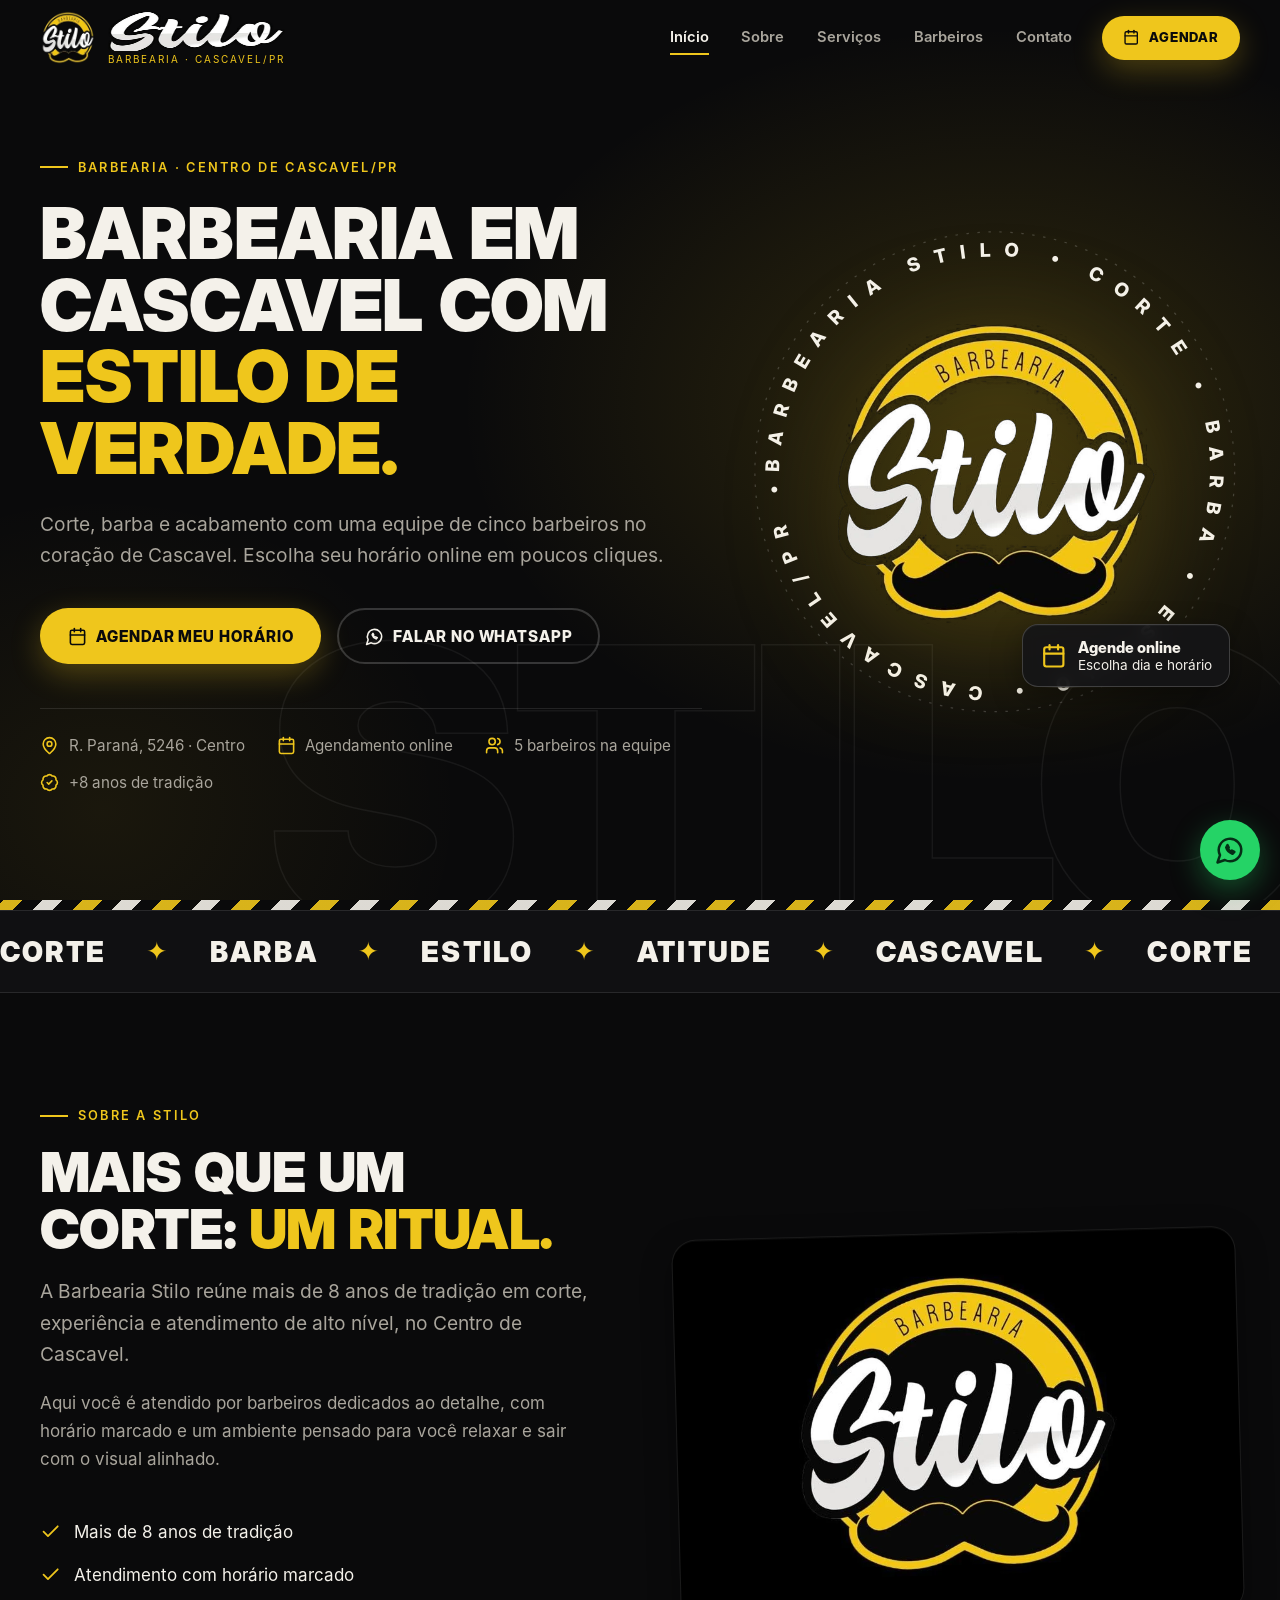
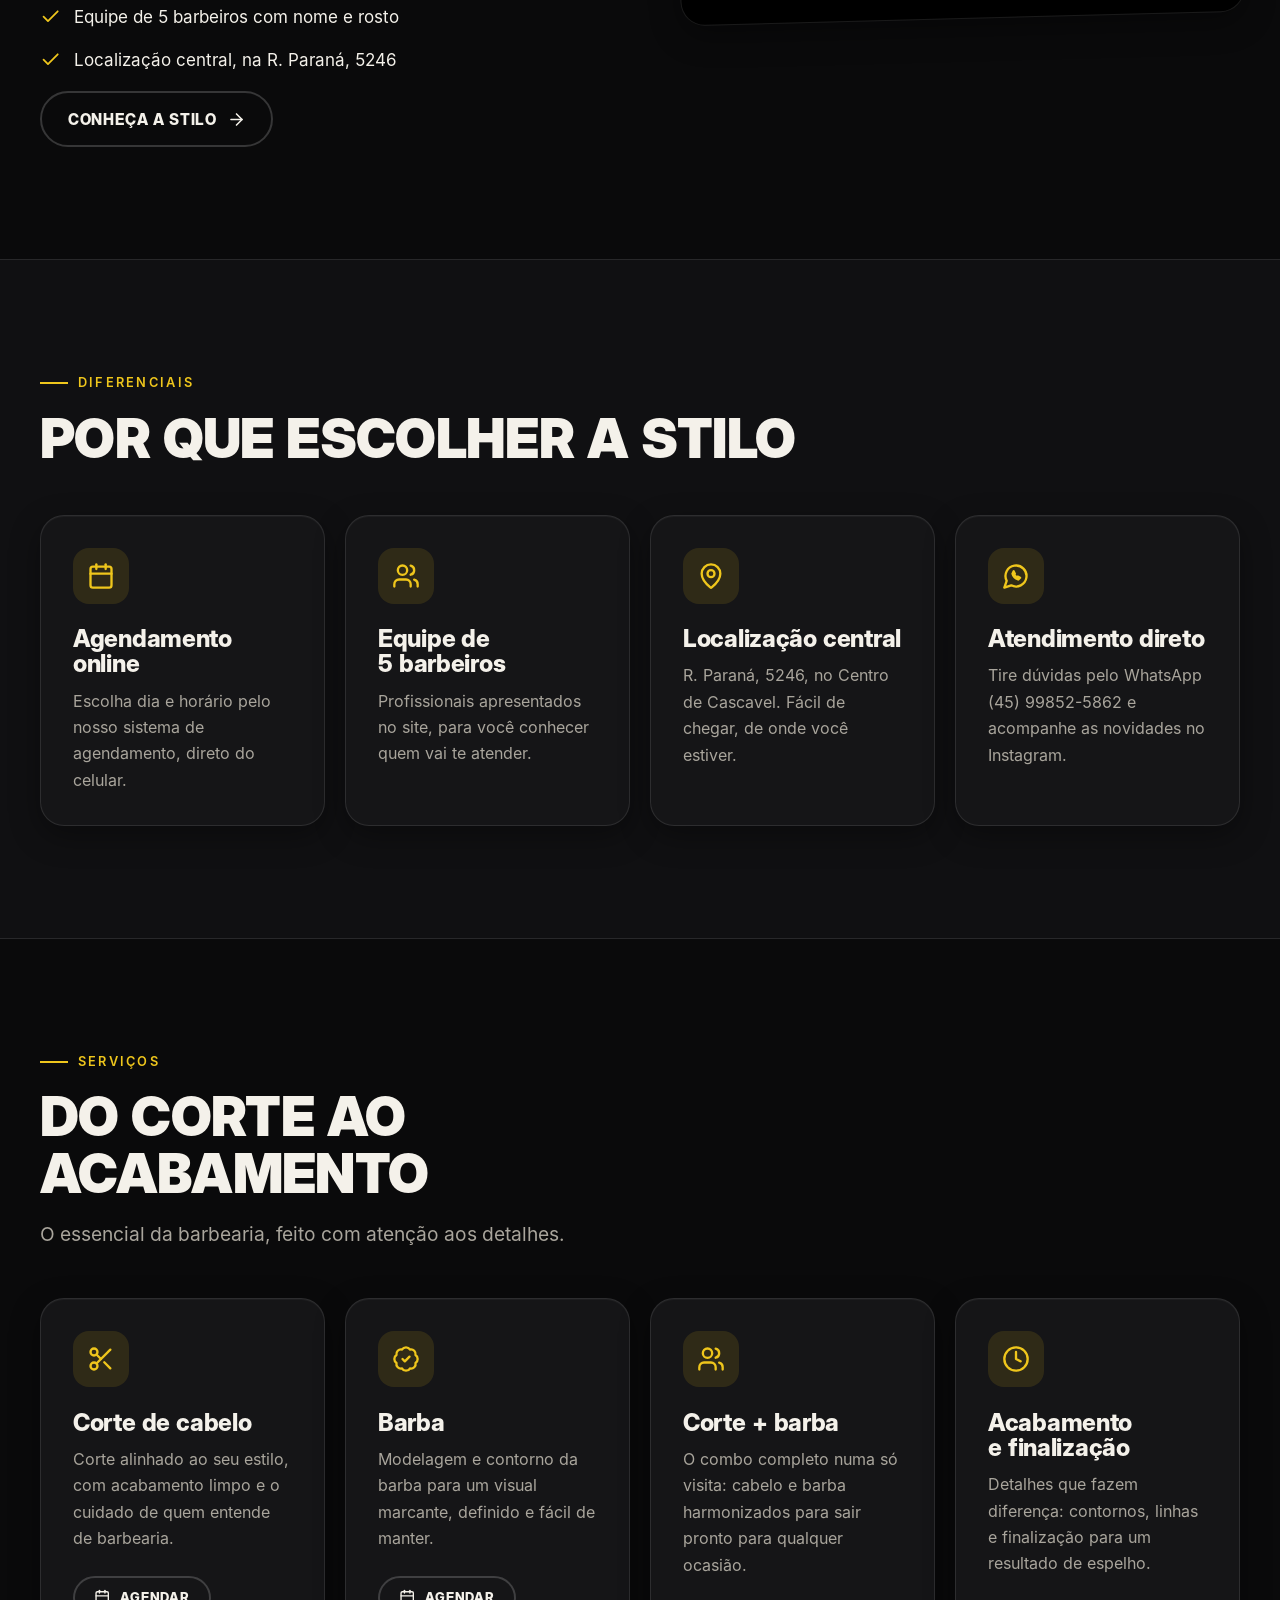
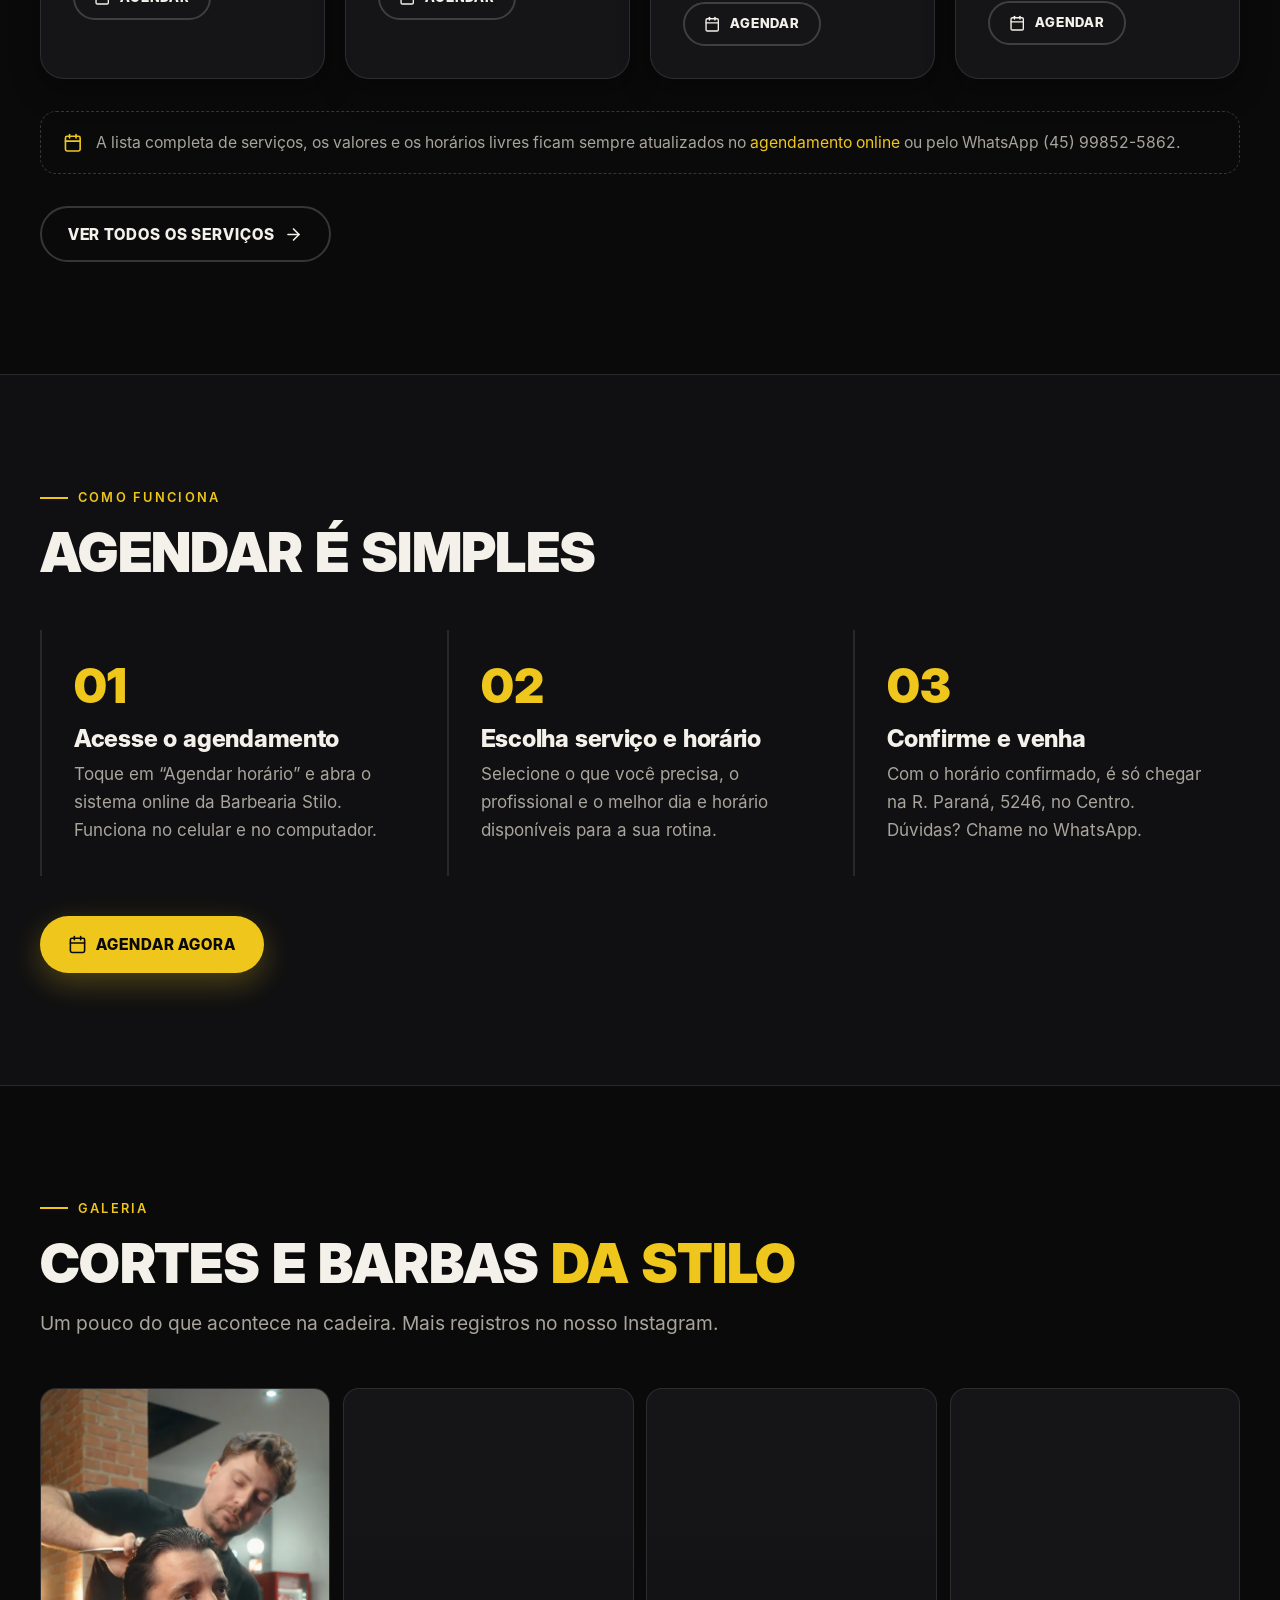
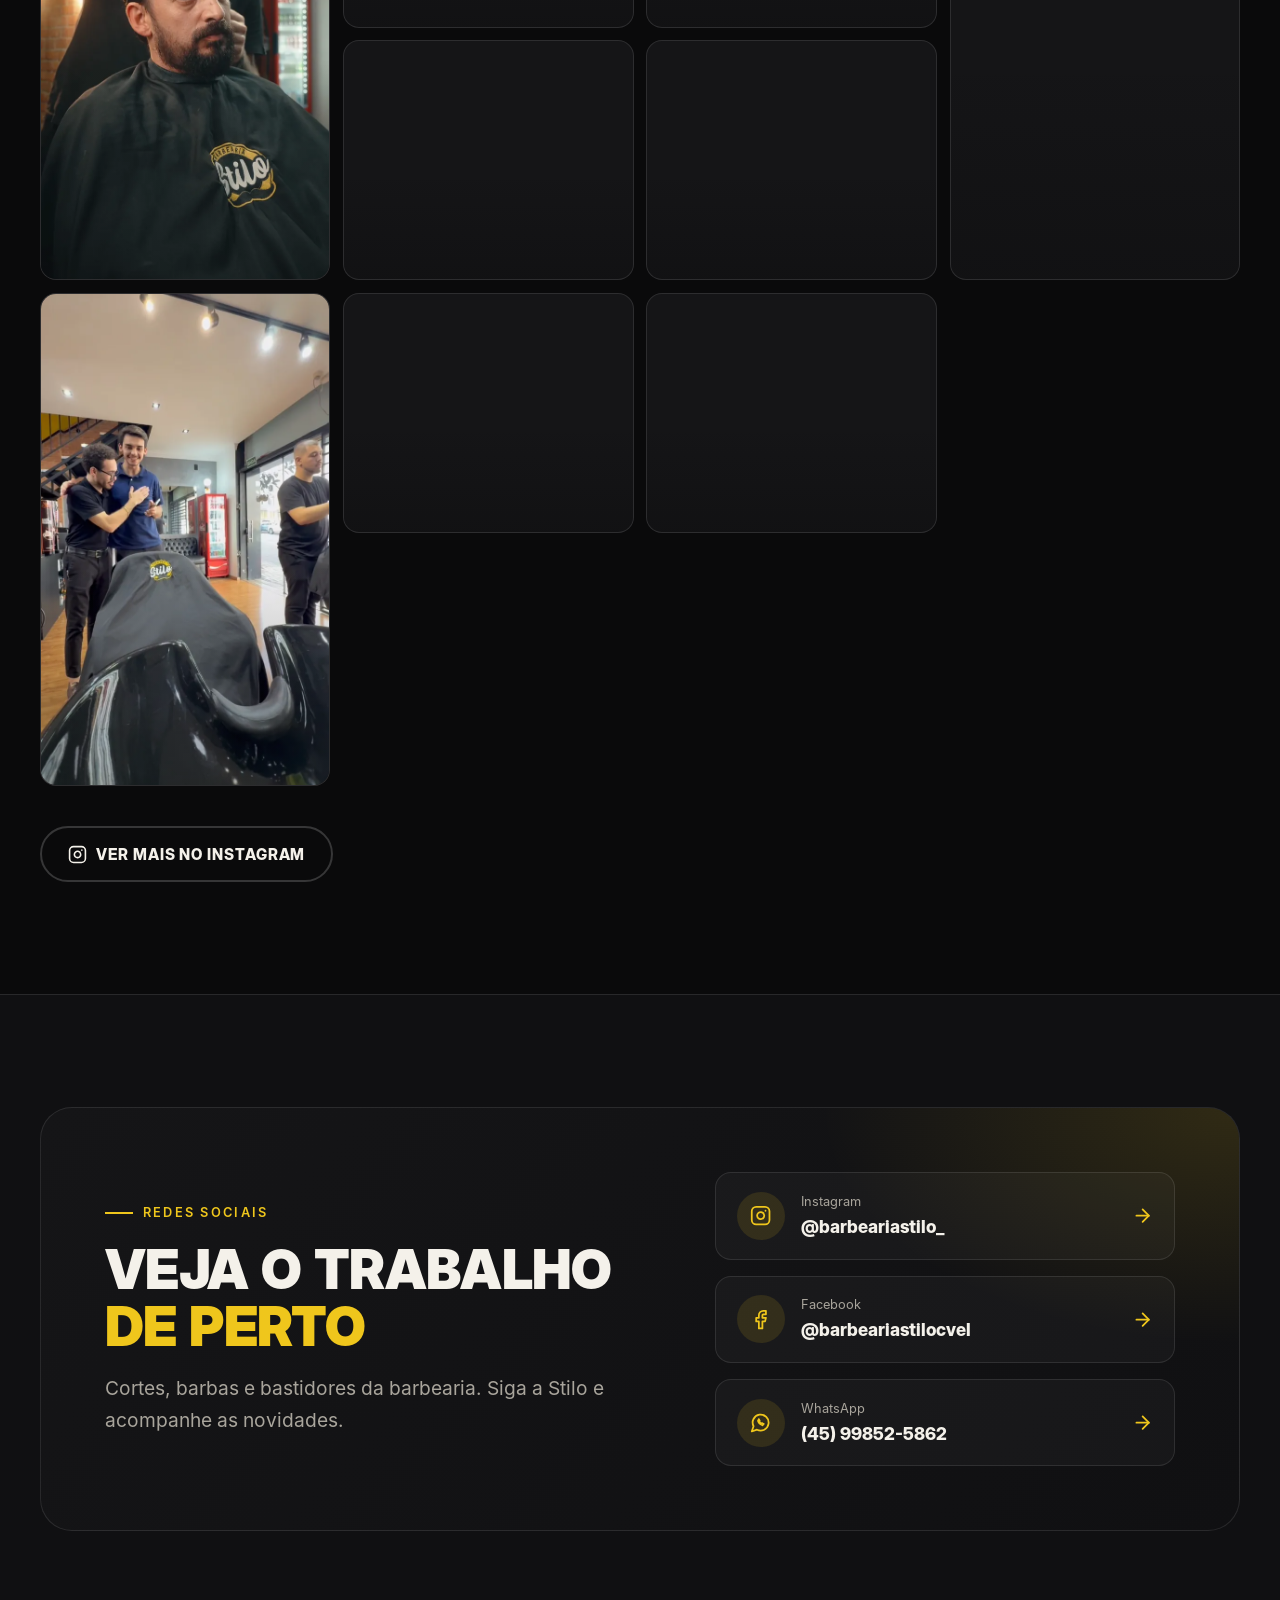
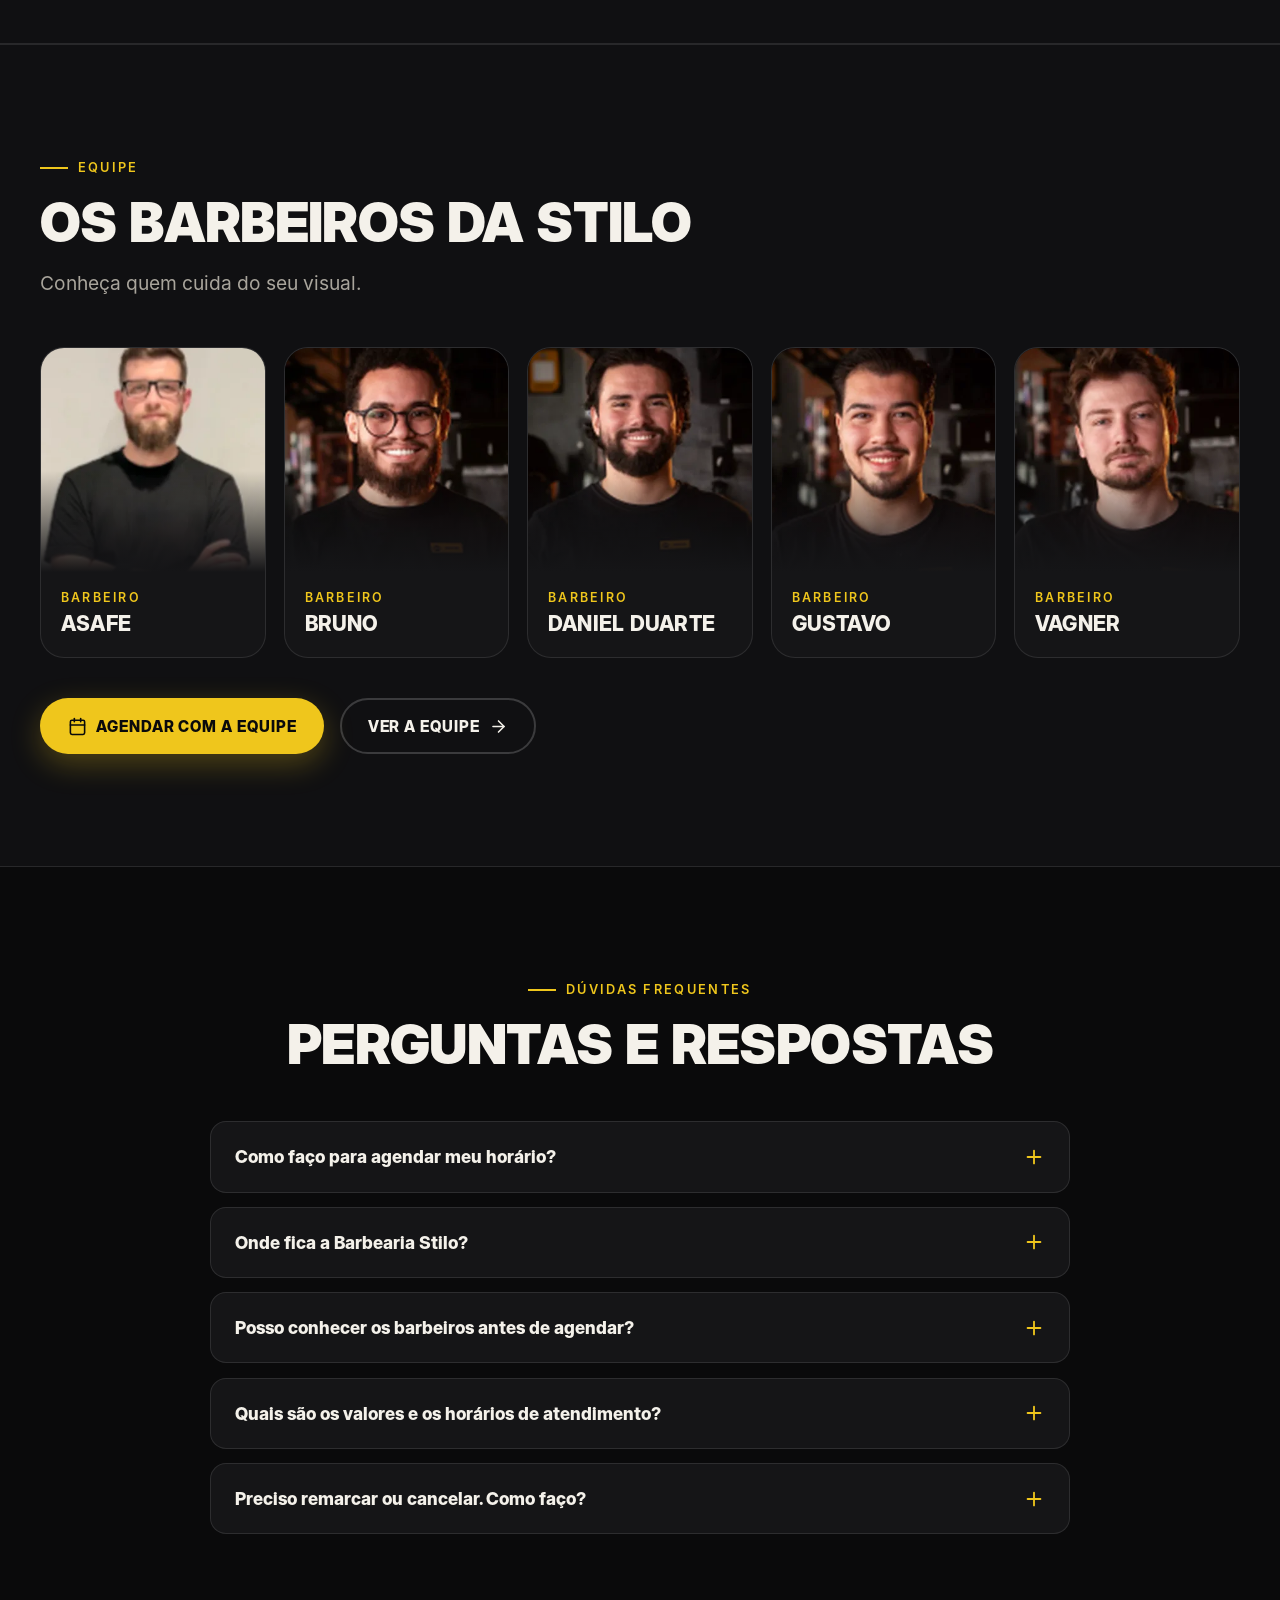
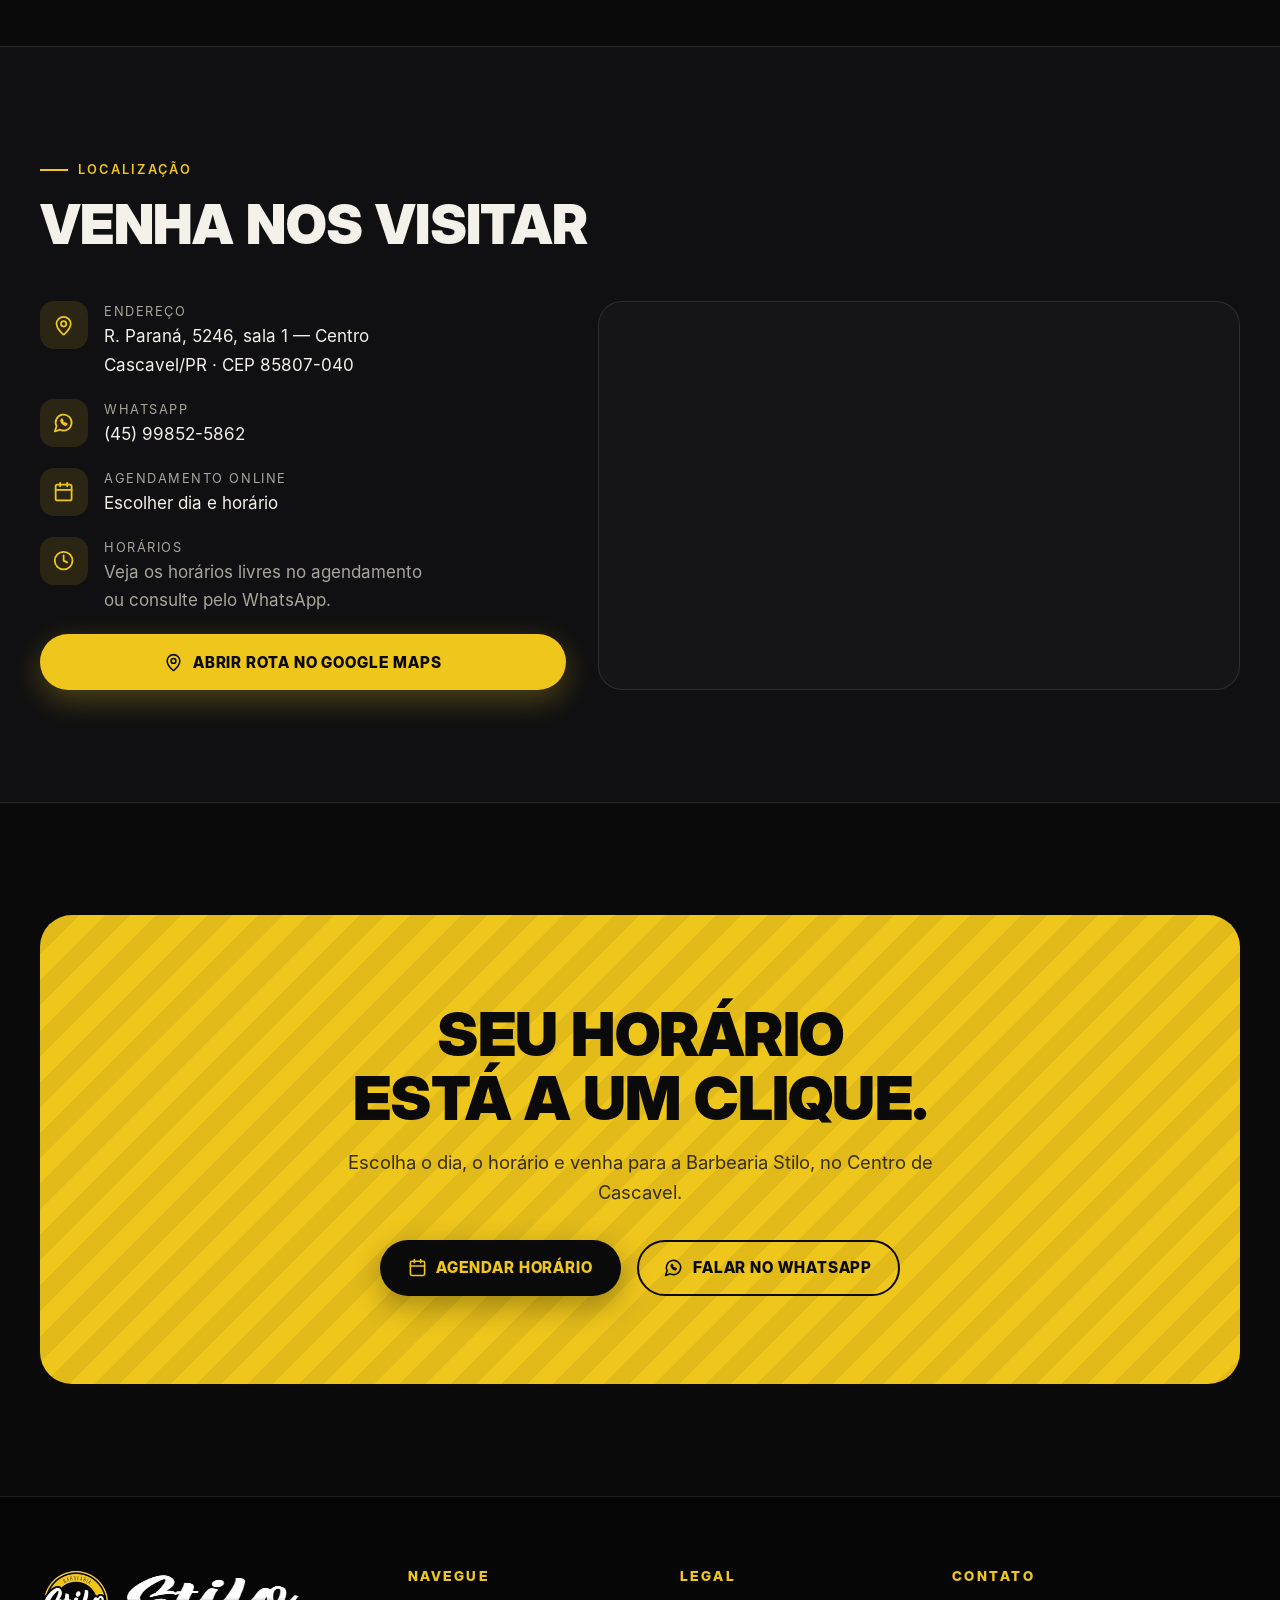
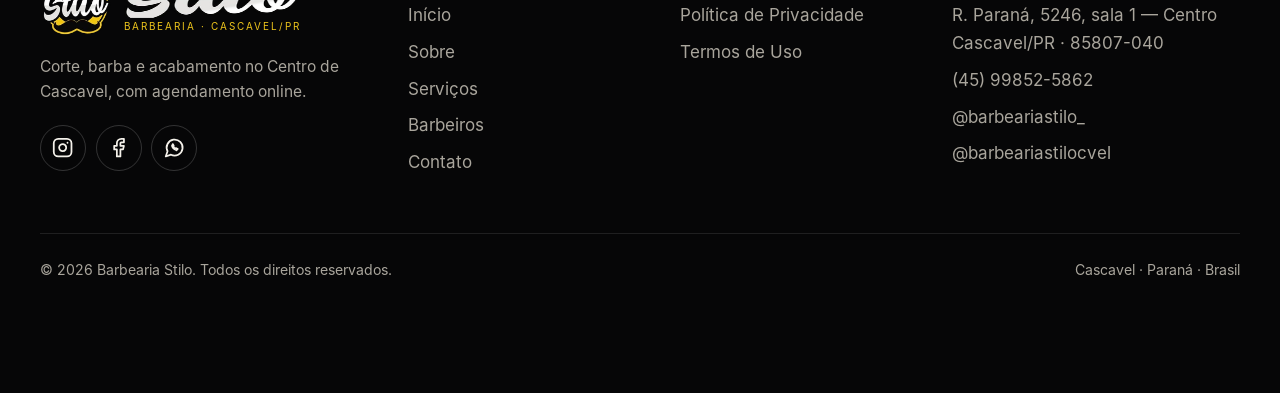
==== commit d36ddbec: "Atualizacao do site" ====
--- a/index.html
+++ b/index.html
@@ -32,7 +32,7 @@
 <div class="container">
 <a class="brand" href="/" aria-label="Barbearia Stilo — página inicial">
 <img src="/assets/img/logo-badge-sm.webp" width="128" height="119" alt="">
-<span>Barbearia Stilo<small>Cascavel · PR</small></span>
+<span class="brand-text"><img class="wordmark" src="/assets/img/stilo-wordmark.webp" width="240" height="118" alt=""><small>Barbearia · Cascavel/PR</small></span>
 </a>
 <nav class="nav" id="nav" aria-label="Principal"><a href="/" aria-current="page">Início</a><a href="/sobre/">Sobre</a><a href="/servicos/">Serviços</a><a href="/barbeiros/">Barbeiros</a><a href="/contato/">Contato</a><a class="btn btn-primary btn-sm" href="https://sites.appbarber.com.br/barbeariastilo-45gt" target="_blank" rel="noopener noreferrer"><svg class="icon " aria-hidden="true" focusable="false"><use href="/assets/img/icons.svg#i-calendar"/></svg>Agendar<span class="sr-only"> (abre em nova aba)</span></a></nav>
 <button class="menu-toggle" type="button" aria-expanded="false" aria-controls="nav" aria-label="Abrir menu">
@@ -225,7 +225,7 @@
 <div class="container">
 <div class="footer-grid">
 <div>
-<a class="brand" href="/" aria-label="Barbearia Stilo — início"><img src="/assets/img/logo-badge-sm.webp" width="128" height="119" alt=""><span>Barbearia Stilo<small>Cascavel · PR</small></span></a>
+<a class="brand" href="/" aria-label="Barbearia Stilo — início"><img src="/assets/img/logo-badge-sm.webp" width="128" height="119" alt=""><span class="brand-text"><img class="wordmark" src="/assets/img/stilo-wordmark.webp" width="240" height="118" alt=""><small>Barbearia · Cascavel/PR</small></span></a>
 <p class="footer-about">Corte, barba e acabamento no Centro de Cascavel, com agendamento online.</p>
 <div class="socials">
 <a class="" href="https://www.instagram.com/barbeariastilo_/" target="_blank" rel="noopener noreferrer" aria-label="Instagram da Barbearia Stilo"><svg class="icon " aria-hidden="true" focusable="false"><use href="/assets/img/icons.svg#i-instagram"/></svg></a>
--- a/assets/css/styles.css
+++ b/assets/css/styles.css
@@ -85,6 +85,8 @@
 .brand{display:flex;align-items:center;gap:.75rem}
 .brand img{width:56px;height:auto;aspect-ratio:531/494}
 .brand span{font-family:var(--font-display);font-weight:900;text-transform:uppercase;letter-spacing:.06em;font-size:.95rem;line-height:1.1}
+.brand .wordmark{width:auto;height:40px;aspect-ratio:240/118}
+.brand-text{display:flex;flex-direction:column;gap:3px}
 .brand small{display:block;font-family:var(--font-body);font-weight:400;letter-spacing:.2em;font-size:.62rem;color:var(--gold)}
 .nav{display:flex;align-items:center;gap:.25rem}
 .nav a:not(.btn){position:relative;padding:.6rem .9rem;font-size:.92rem;font-weight:600;color:var(--muted);transition:color var(--t)}
@@ -261,6 +263,7 @@
 .footer a{color:var(--muted);transition:color var(--t)}
 .footer a:hover{color:var(--gold)}
 .footer .brand img{width:72px;height:auto}
+.footer .brand .wordmark{width:auto;height:44px}
 .footer a.brand{color:var(--text)}
 .footer-about{color:var(--muted);margin-top:1.1rem;max-width:34ch;font-size:.97rem}
 .socials{display:flex;gap:.6rem;margin-top:1.25rem}
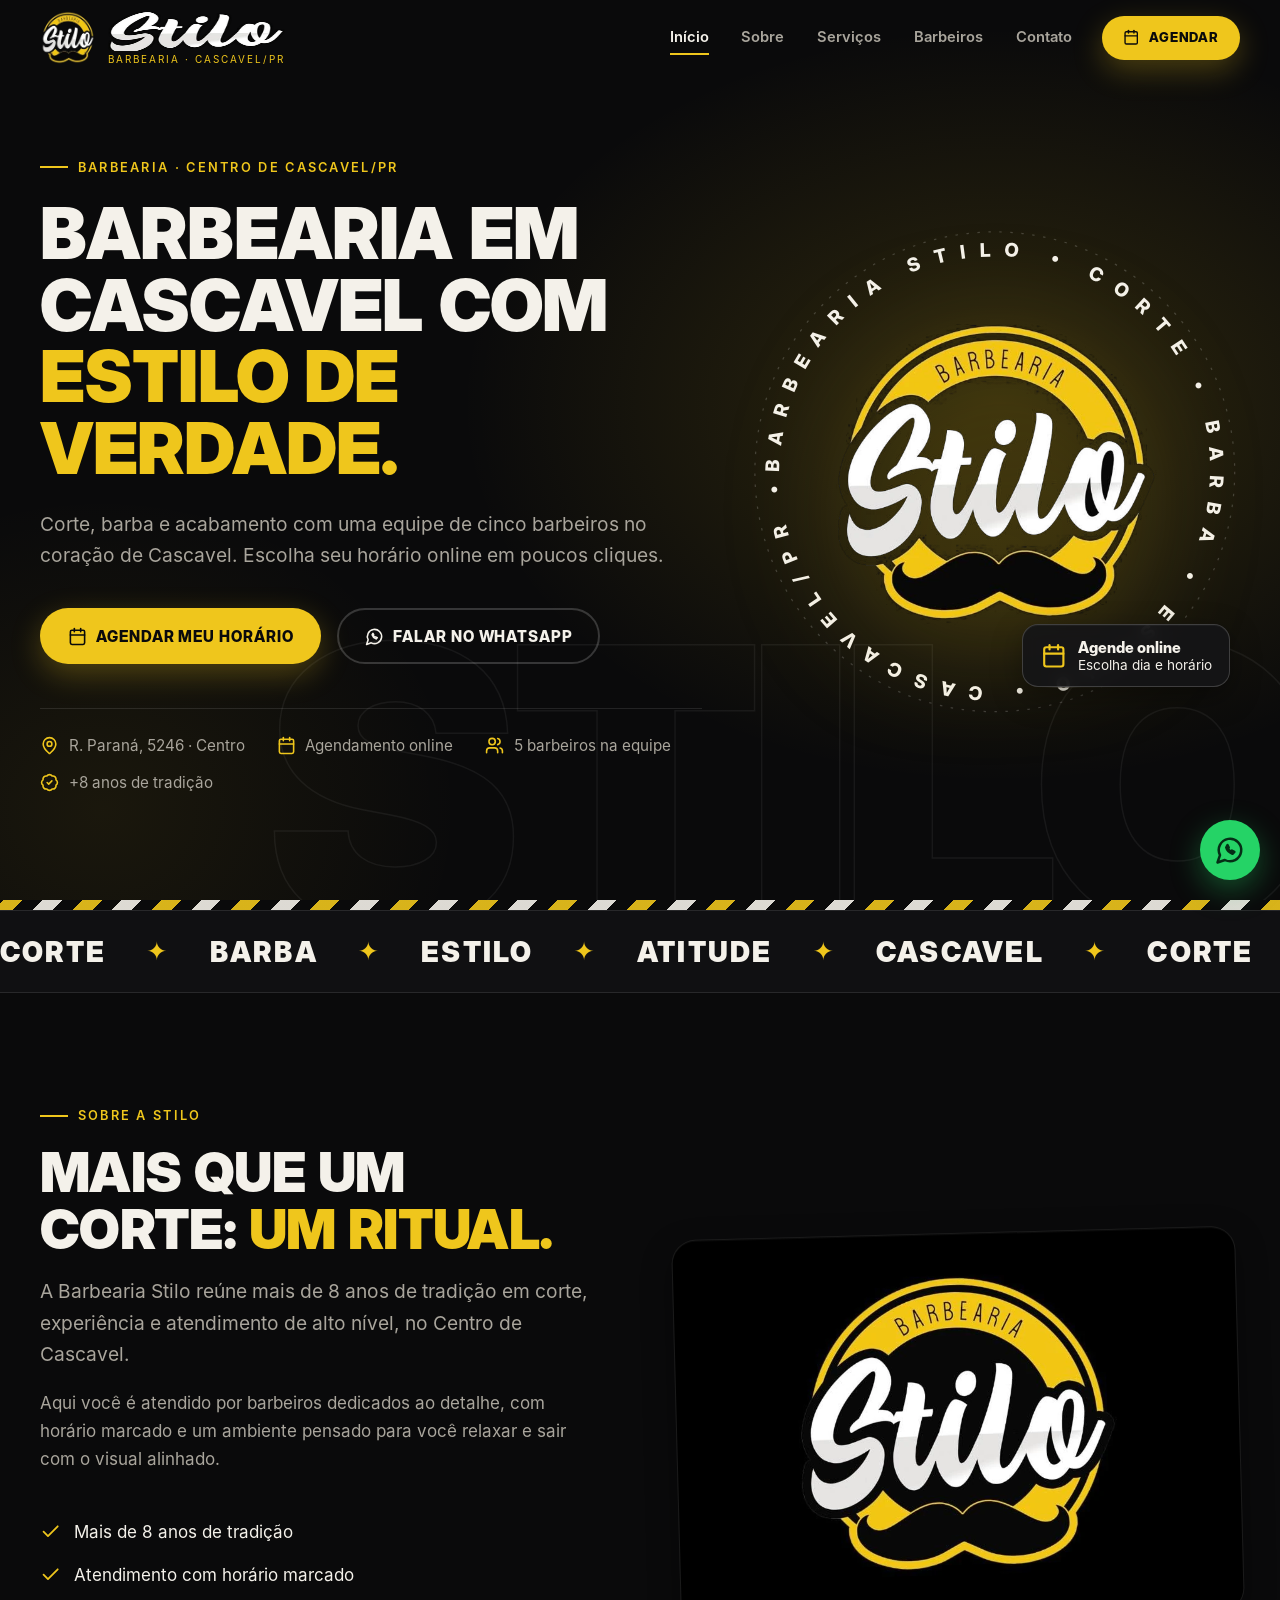
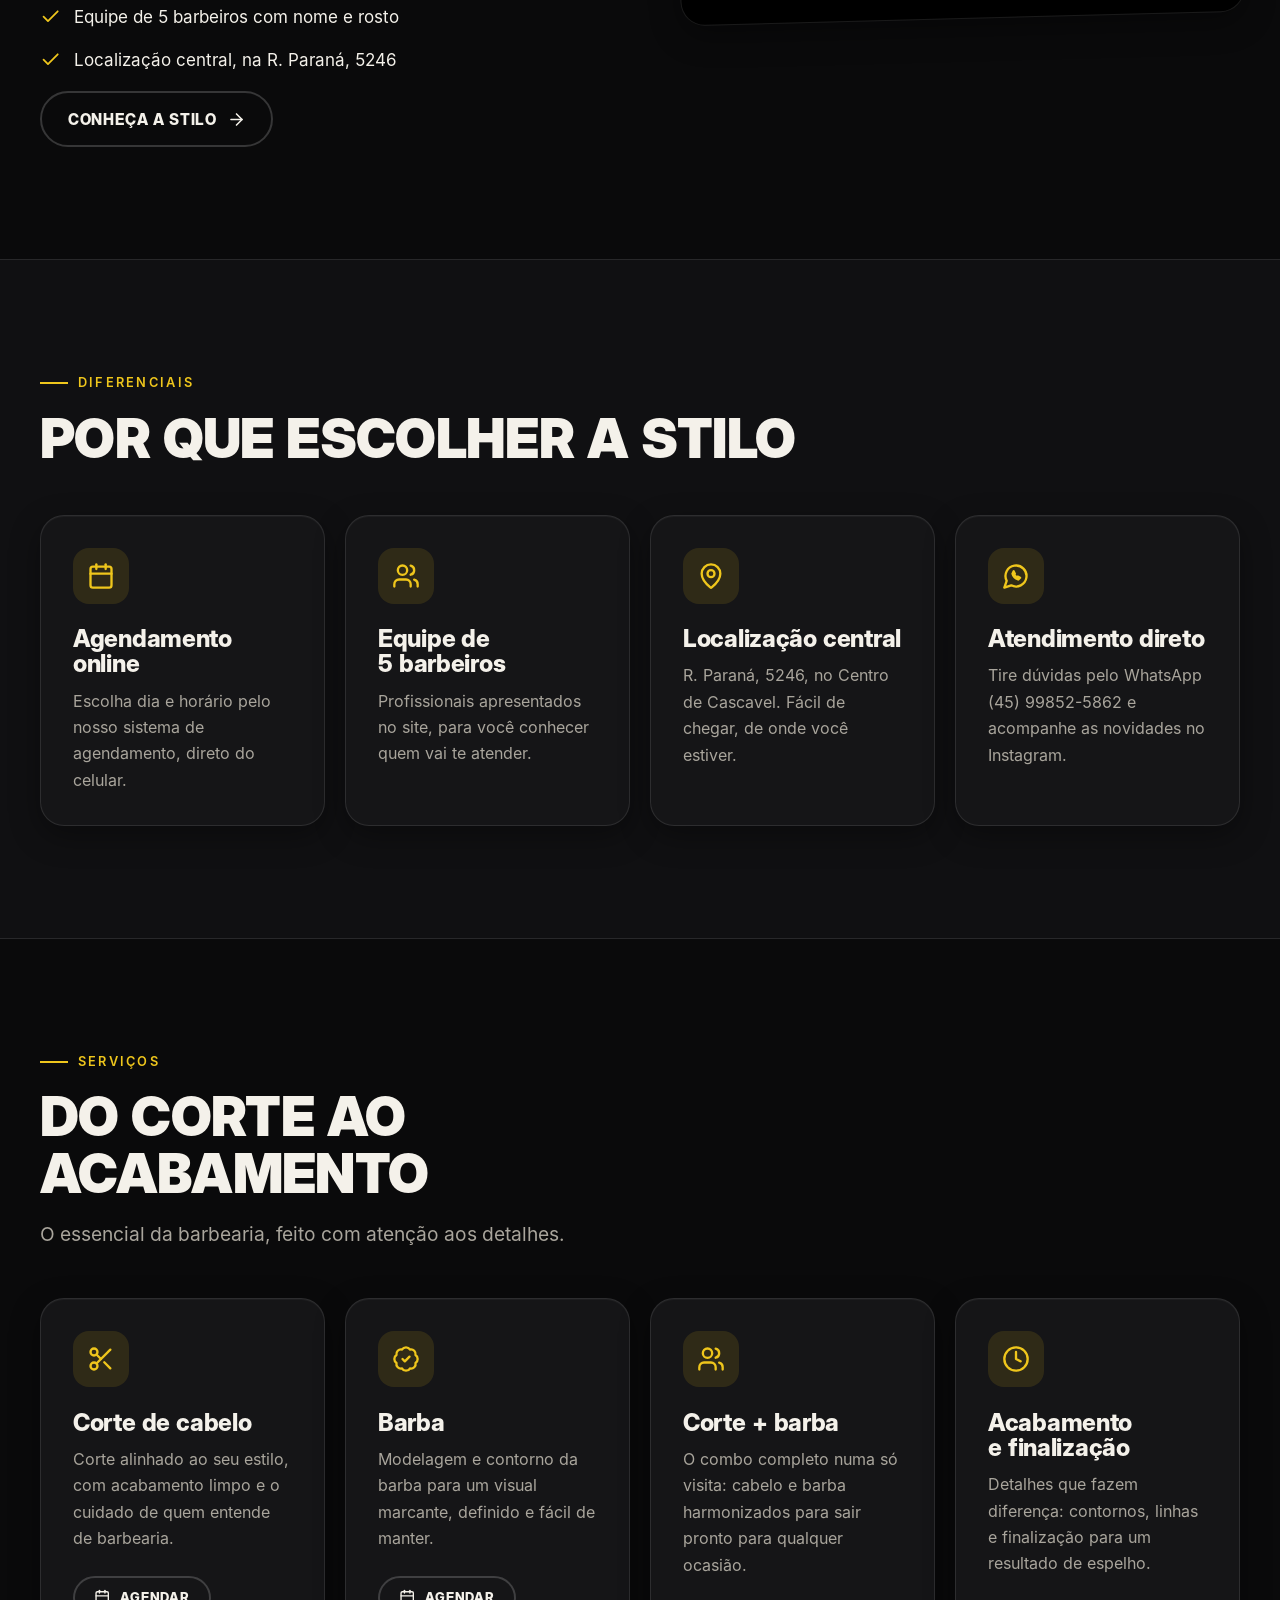
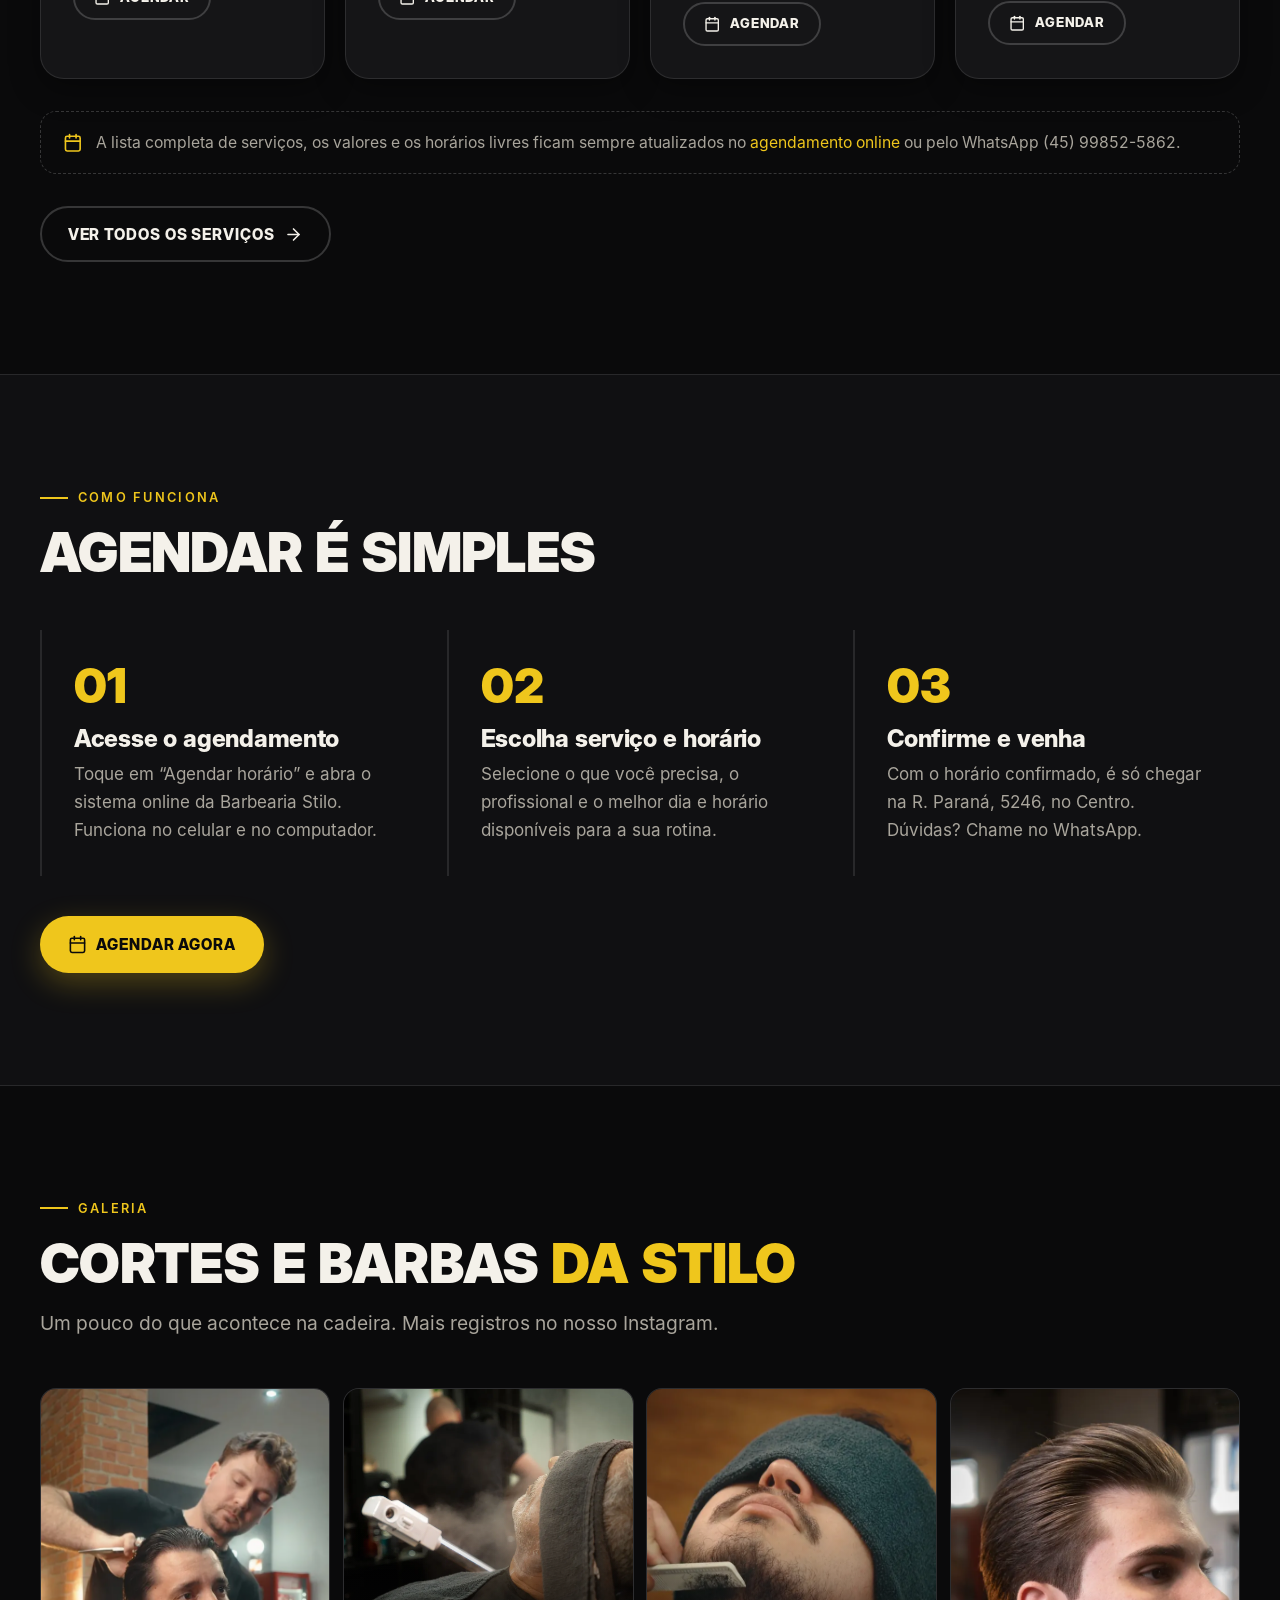
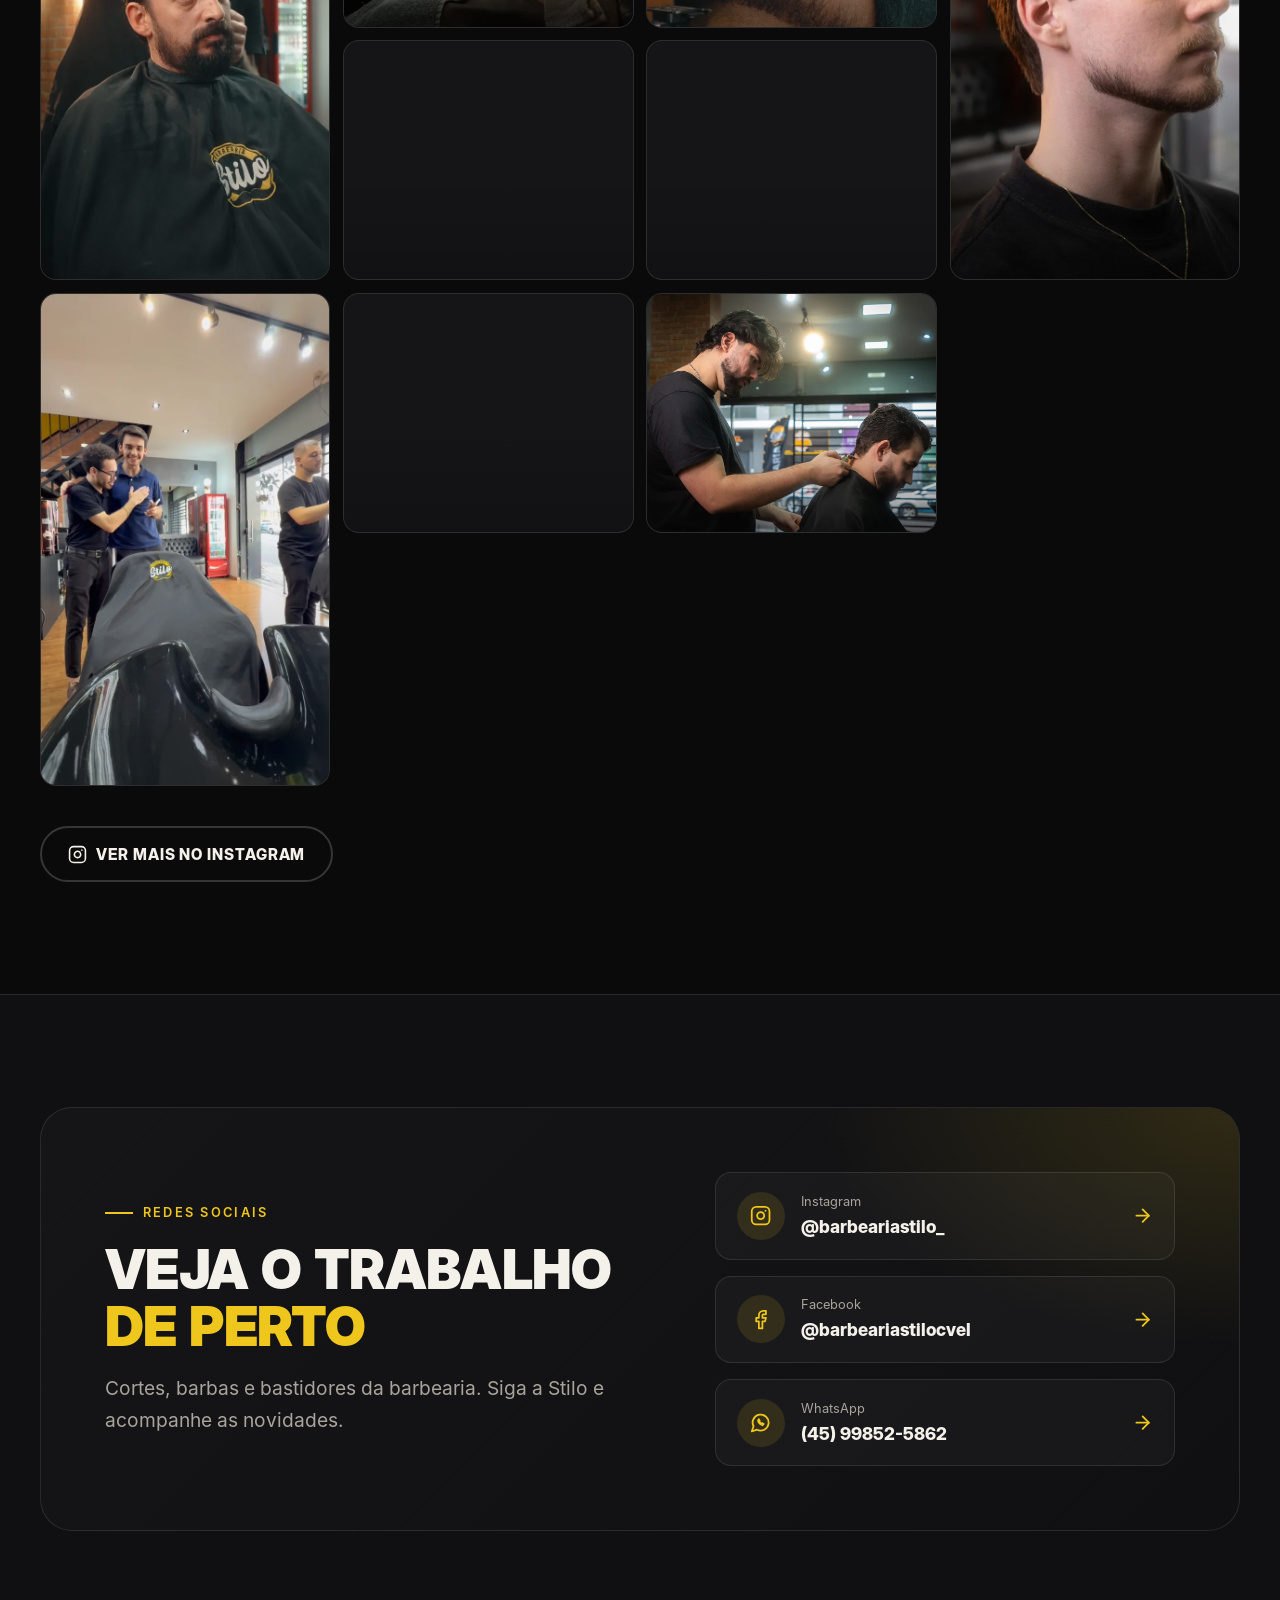
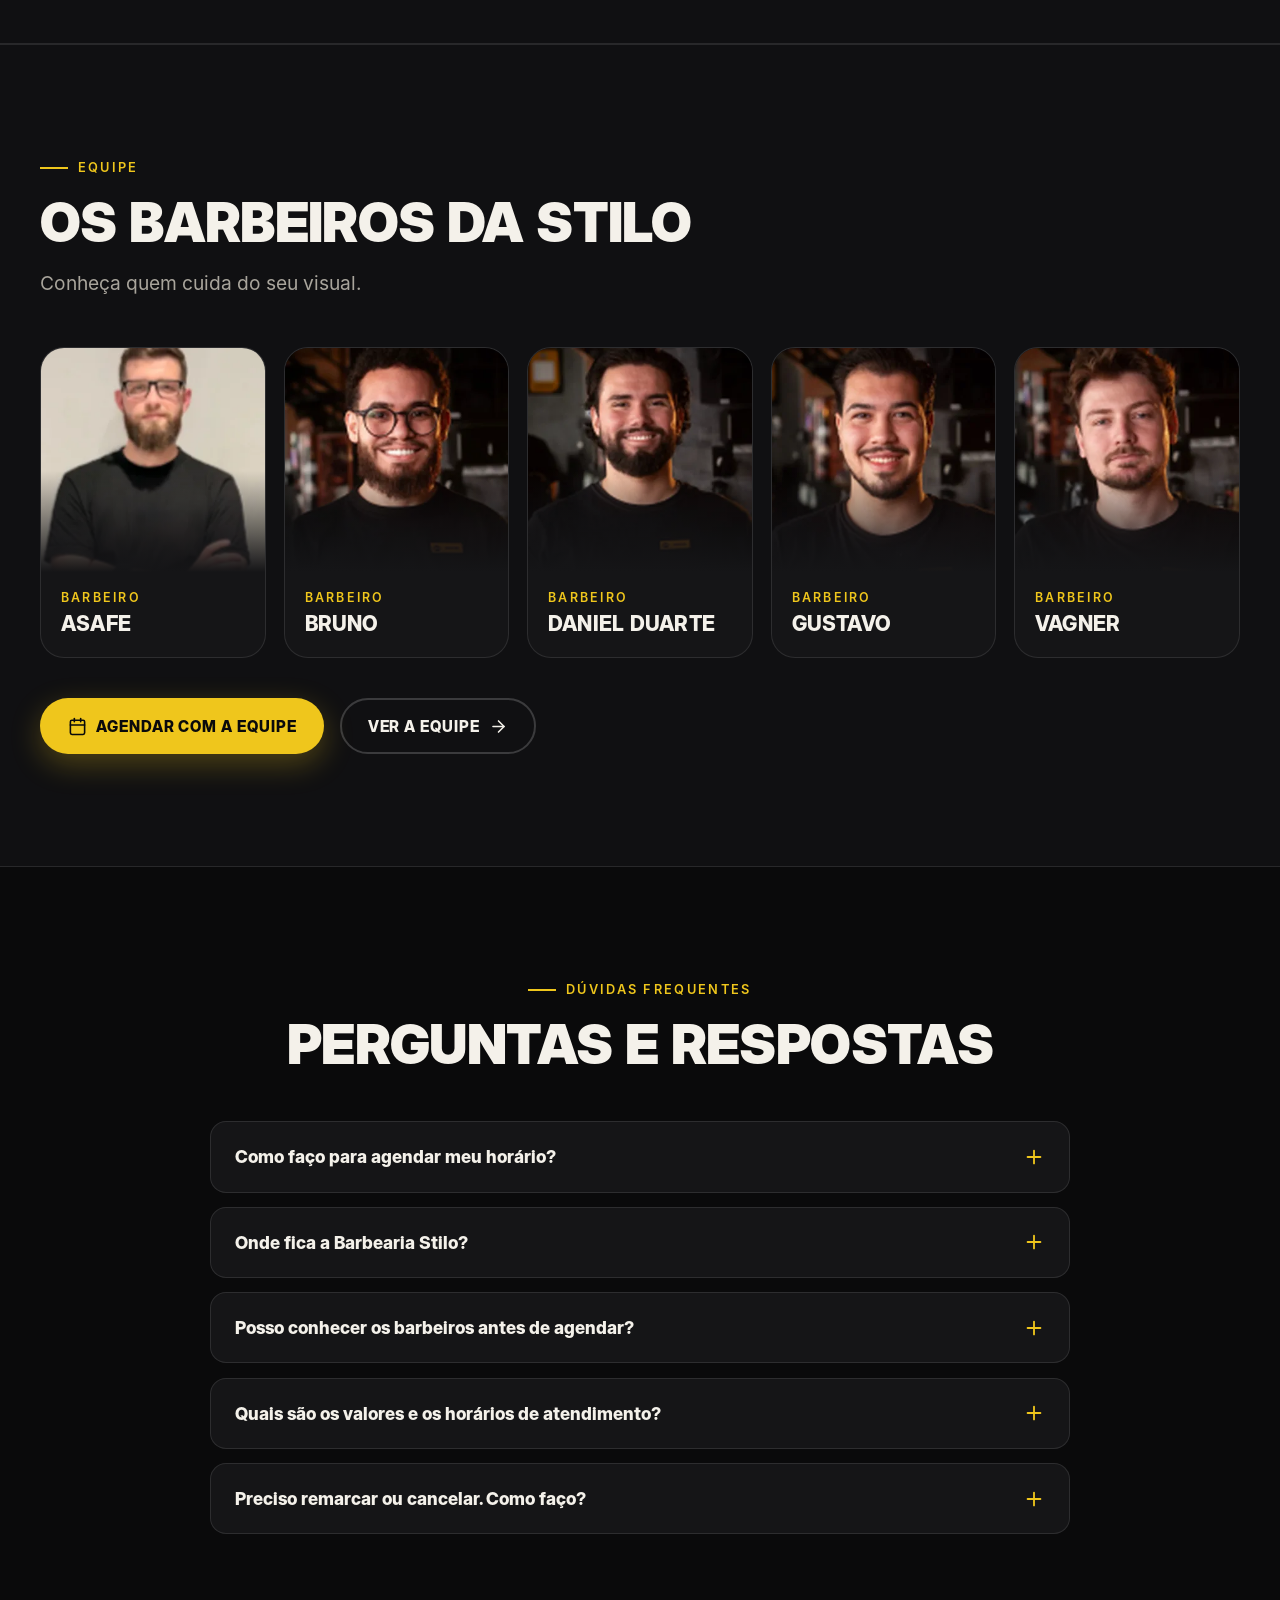
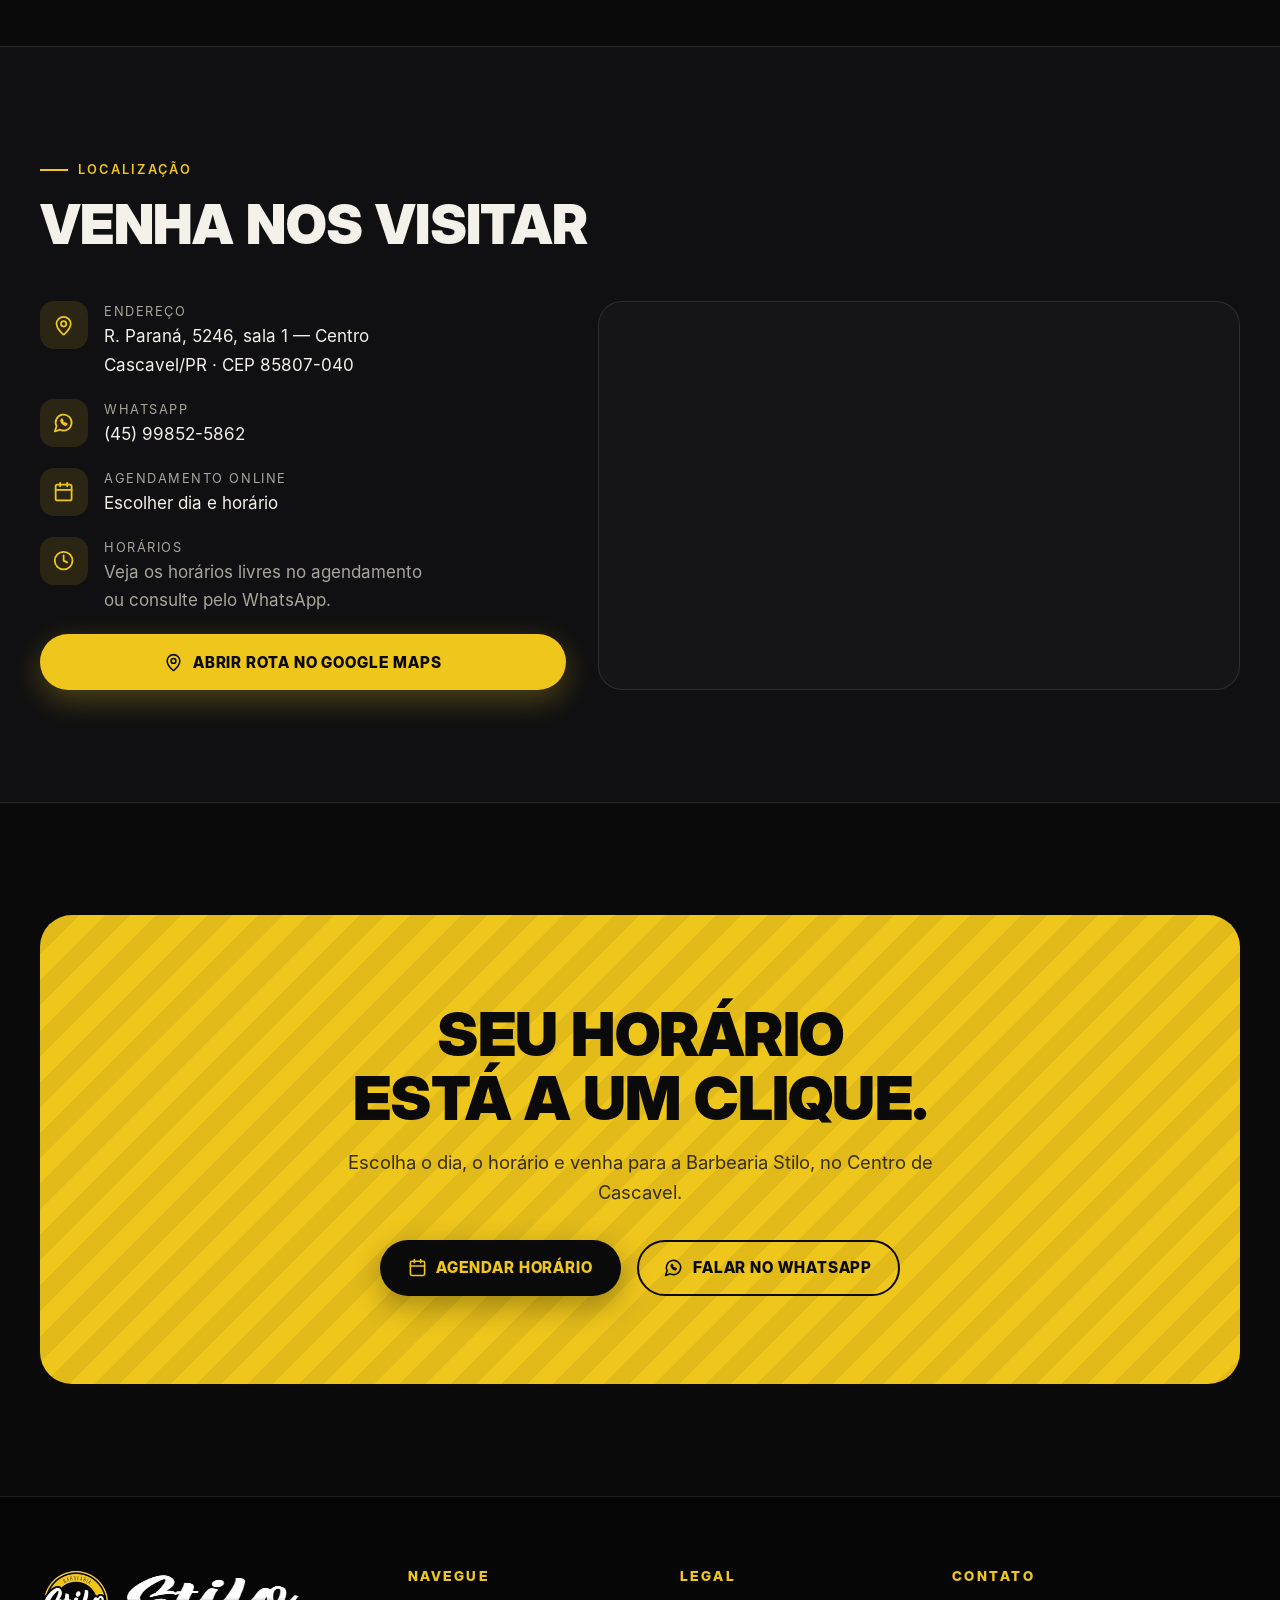
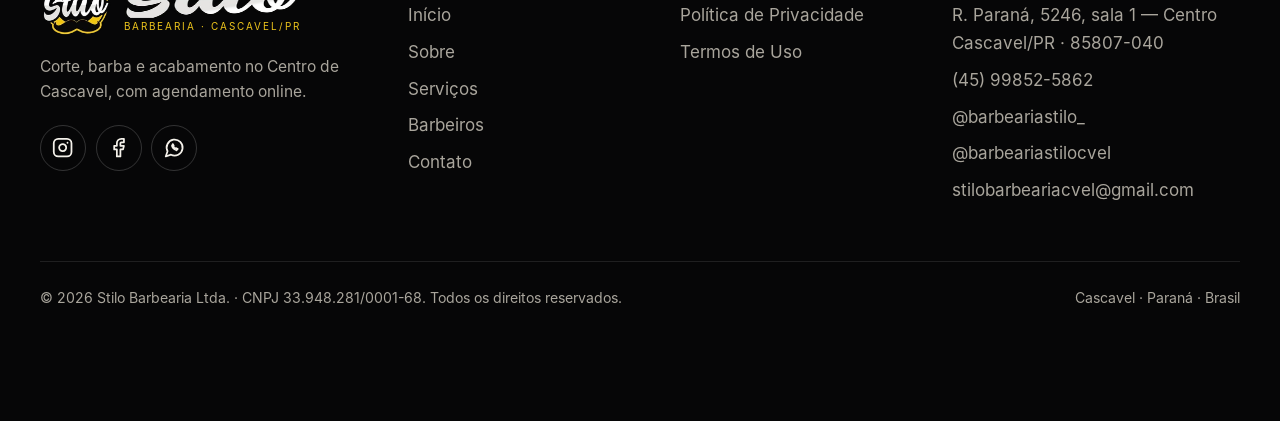
==== commit 6cd0bff2: "Atualizacao do site" ====
--- a/index.html
+++ b/index.html
@@ -22,7 +22,7 @@
 <link rel="preload" href="/assets/fonts/display-900.woff" as="font" type="font/woff" crossorigin>
 <link rel="stylesheet" href="/assets/css/styles.css">
 <script>document.documentElement.classList.add("js")</script>
-<script type="application/ld+json">{"@context":"https://schema.org","@type":"BarberShop","name":"Barbearia Stilo","description":"Barbearia no Centro de Cascavel/PR: corte de cabelo, barba e acabamento com agendamento online.","telephone":"+5545998525862","address":{"@type":"PostalAddress","streetAddress":"R. Paraná, 5246, sala 1","addressLocality":"Cascavel","addressRegion":"PR","postalCode":"85807-040","addressCountry":"BR"},"geo":{"@type":"GeoCoordinates","latitude":-24.9530159,"longitude":-53.4817442},"hasMap":"https://www.google.com/maps/place/R.+Paran%C3%A1,+5246+-+Centro,+Cascavel+-+PR,+85807-040/@-24.9530159,-53.4843191,17z/data=!3m1!4b1!4m6!3m5!1s0x94f3d6ab9aa98d45:0x4797f9184e883544!8m2!3d-24.9530159!4d-53.4817442!16s%2Fg%2F11c4ys_f6f","areaServed":"Cascavel, PR","sameAs":["https://www.instagram.com/barbeariastilo_/","https://www.facebook.com/barbeariastilocvel"],"potentialAction":{"@type":"ReserveAction","target":"https://sites.appbarber.com.br/barbeariastilo-45gt","name":"Agendar horário"}}</script>
+<script type="application/ld+json">{"@context":"https://schema.org","@type":"BarberShop","name":"Barbearia Stilo","legalName":"Stilo Barbearia Ltda","taxID":"33.948.281/0001-68","email":"stilobarbeariacvel@gmail.com","description":"Barbearia no Centro de Cascavel/PR: corte de cabelo, barba e acabamento com agendamento online.","telephone":"+5545998525862","address":{"@type":"PostalAddress","streetAddress":"R. Paraná, 5246, sala 1","addressLocality":"Cascavel","addressRegion":"PR","postalCode":"85807-040","addressCountry":"BR"},"geo":{"@type":"GeoCoordinates","latitude":-24.9530159,"longitude":-53.4817442},"hasMap":"https://www.google.com/maps/place/R.+Paran%C3%A1,+5246+-+Centro,+Cascavel+-+PR,+85807-040/@-24.9530159,-53.4843191,17z/data=!3m1!4b1!4m6!3m5!1s0x94f3d6ab9aa98d45:0x4797f9184e883544!8m2!3d-24.9530159!4d-53.4817442!16s%2Fg%2F11c4ys_f6f","areaServed":"Cascavel, PR","sameAs":["https://www.instagram.com/barbeariastilo_/","https://www.facebook.com/barbeariastilocvel"],"potentialAction":{"@type":"ReserveAction","target":"https://sites.appbarber.com.br/barbeariastilo-45gt","name":"Agendar horário"}}</script>
 <script type="application/ld+json">{"@context":"https://schema.org","@type":"WebSite","name":"Barbearia Stilo","inLanguage":"pt-BR"}</script>
 <script type="application/ld+json">{"@context":"https://schema.org","@type":"FAQPage","mainEntity":[{"@type":"Question","name":"Como faço para agendar meu horário?","acceptedAnswer":{"@type":"Answer","text":"Pelo nosso agendamento online, em poucos cliques, ou chamando a barbearia no WhatsApp (45) 99852-5862."}},{"@type":"Question","name":"Onde fica a Barbearia Stilo?","acceptedAnswer":{"@type":"Answer","text":"Na R. Paraná, 5246, sala 1, no Centro de Cascavel/PR (CEP 85807-040). Na página de contato você abre a rota direto no Google Maps."}},{"@type":"Question","name":"Posso conhecer os barbeiros antes de agendar?","acceptedAnswer":{"@type":"Answer","text":"Sim. Na página Barbeiros você vê o time completo: Asafe, Bruno, Daniel Duarte, Gustavo e Vagner."}},{"@type":"Question","name":"Quais são os valores e os horários de atendimento?","acceptedAnswer":{"@type":"Answer","text":"Os serviços, valores e horários disponíveis ficam sempre atualizados no agendamento online. Se preferir, é só perguntar pelo WhatsApp."}},{"@type":"Question","name":"Preciso remarcar ou cancelar. Como faço?","acceptedAnswer":{"@type":"Answer","text":"Fale com a barbearia pelo WhatsApp (45) 99852-5862 o quanto antes, para liberar o horário e combinar uma nova data."}}]}</script>
 </head>
@@ -251,11 +251,12 @@
 <li><a class="" href="https://wa.me/5545998525862?text=Ol%C3%A1!%20Vim%20pelo%20site%20da%20Barbearia%20Stilo%20e%20gostaria%20de%20agendar%20um%20hor%C3%A1rio." target="_blank" rel="noopener noreferrer">(45) 99852-5862</a></li>
 <li><a class="" href="https://www.instagram.com/barbeariastilo_/" target="_blank" rel="noopener noreferrer">@barbeariastilo_</a></li>
 <li><a class="" href="https://www.facebook.com/barbeariastilocvel" target="_blank" rel="noopener noreferrer">@barbeariastilocvel</a></li>
+<li><a href="mailto:stilobarbeariacvel@gmail.com">stilobarbeariacvel@gmail.com</a></li>
 </ul>
 </div>
 </div>
 <div class="footer-bottom">
-<span>© <span data-year>2026</span> Barbearia Stilo. Todos os direitos reservados.</span>
+<span>© <span data-year>2026</span> Stilo Barbearia Ltda. · CNPJ 33.948.281/0001-68. Todos os direitos reservados.</span>
 <span>Cascavel · Paraná · Brasil</span>
 </div>
 </div>
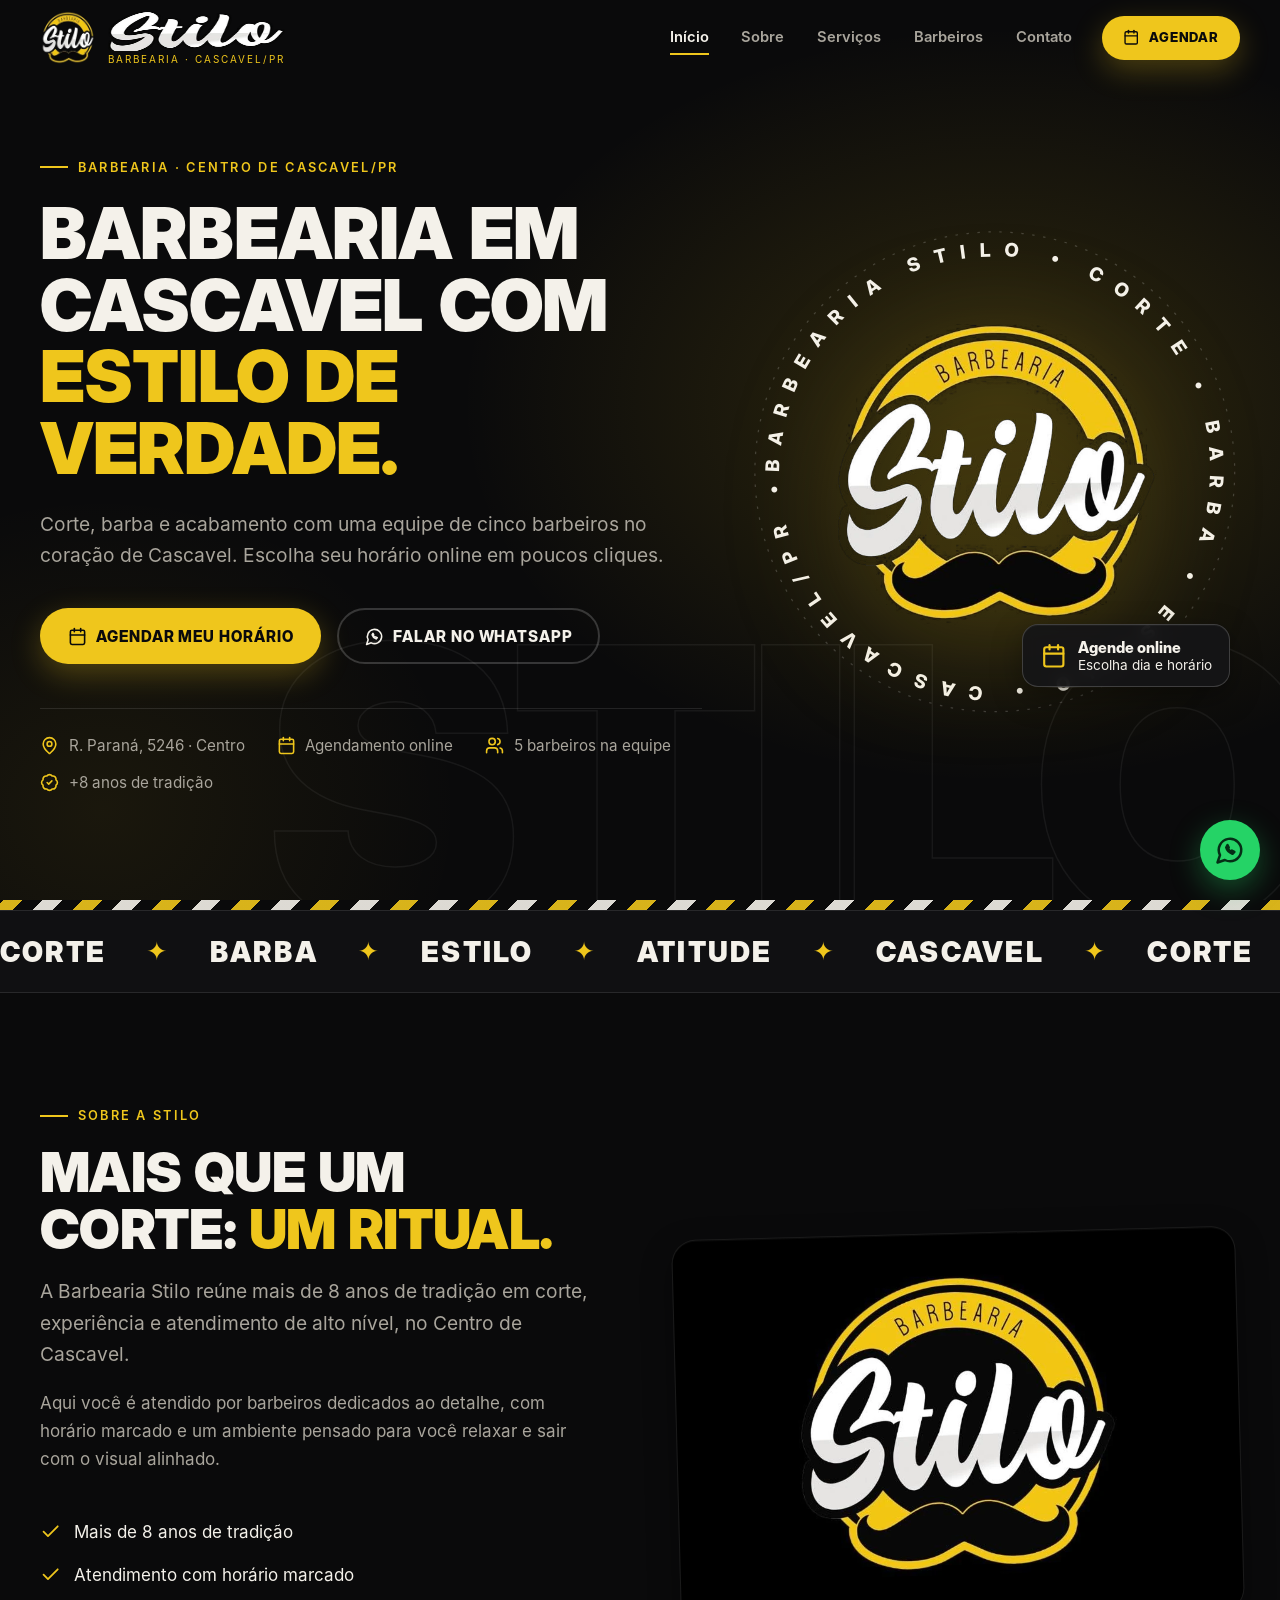
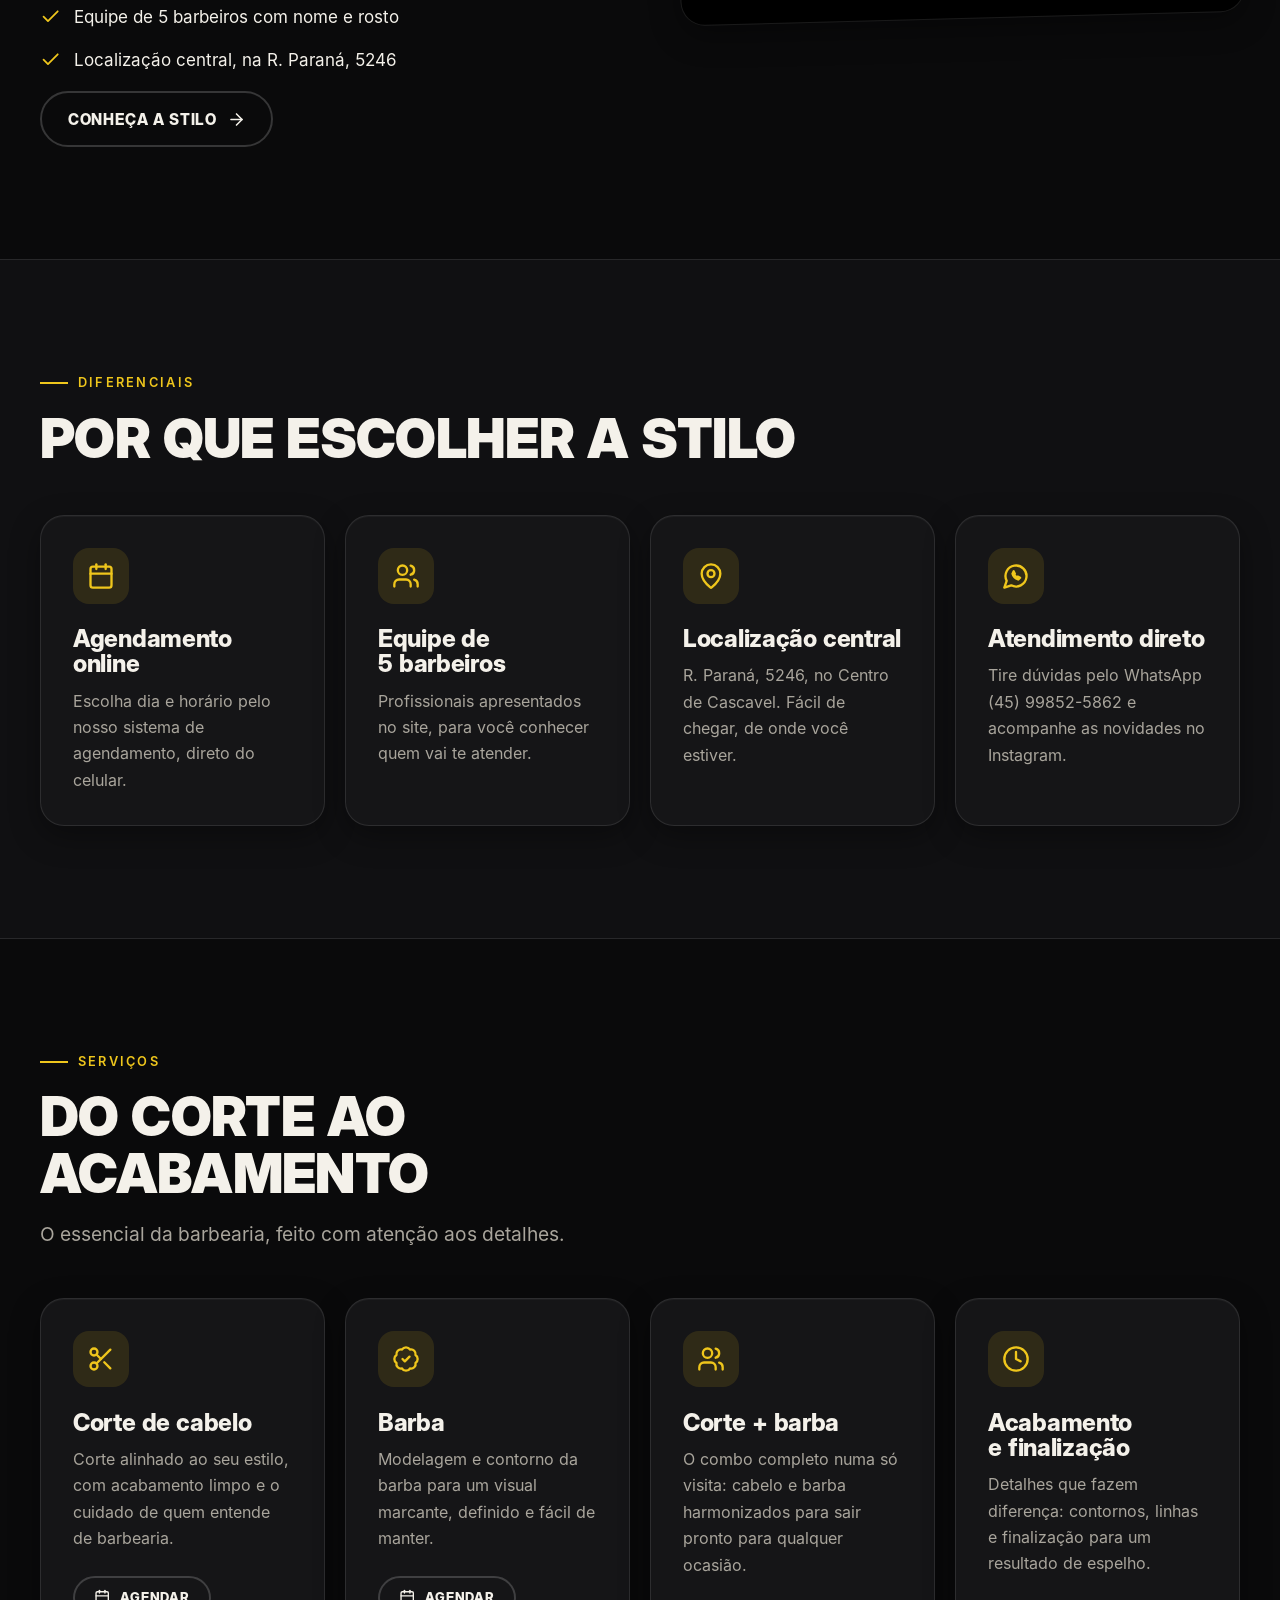
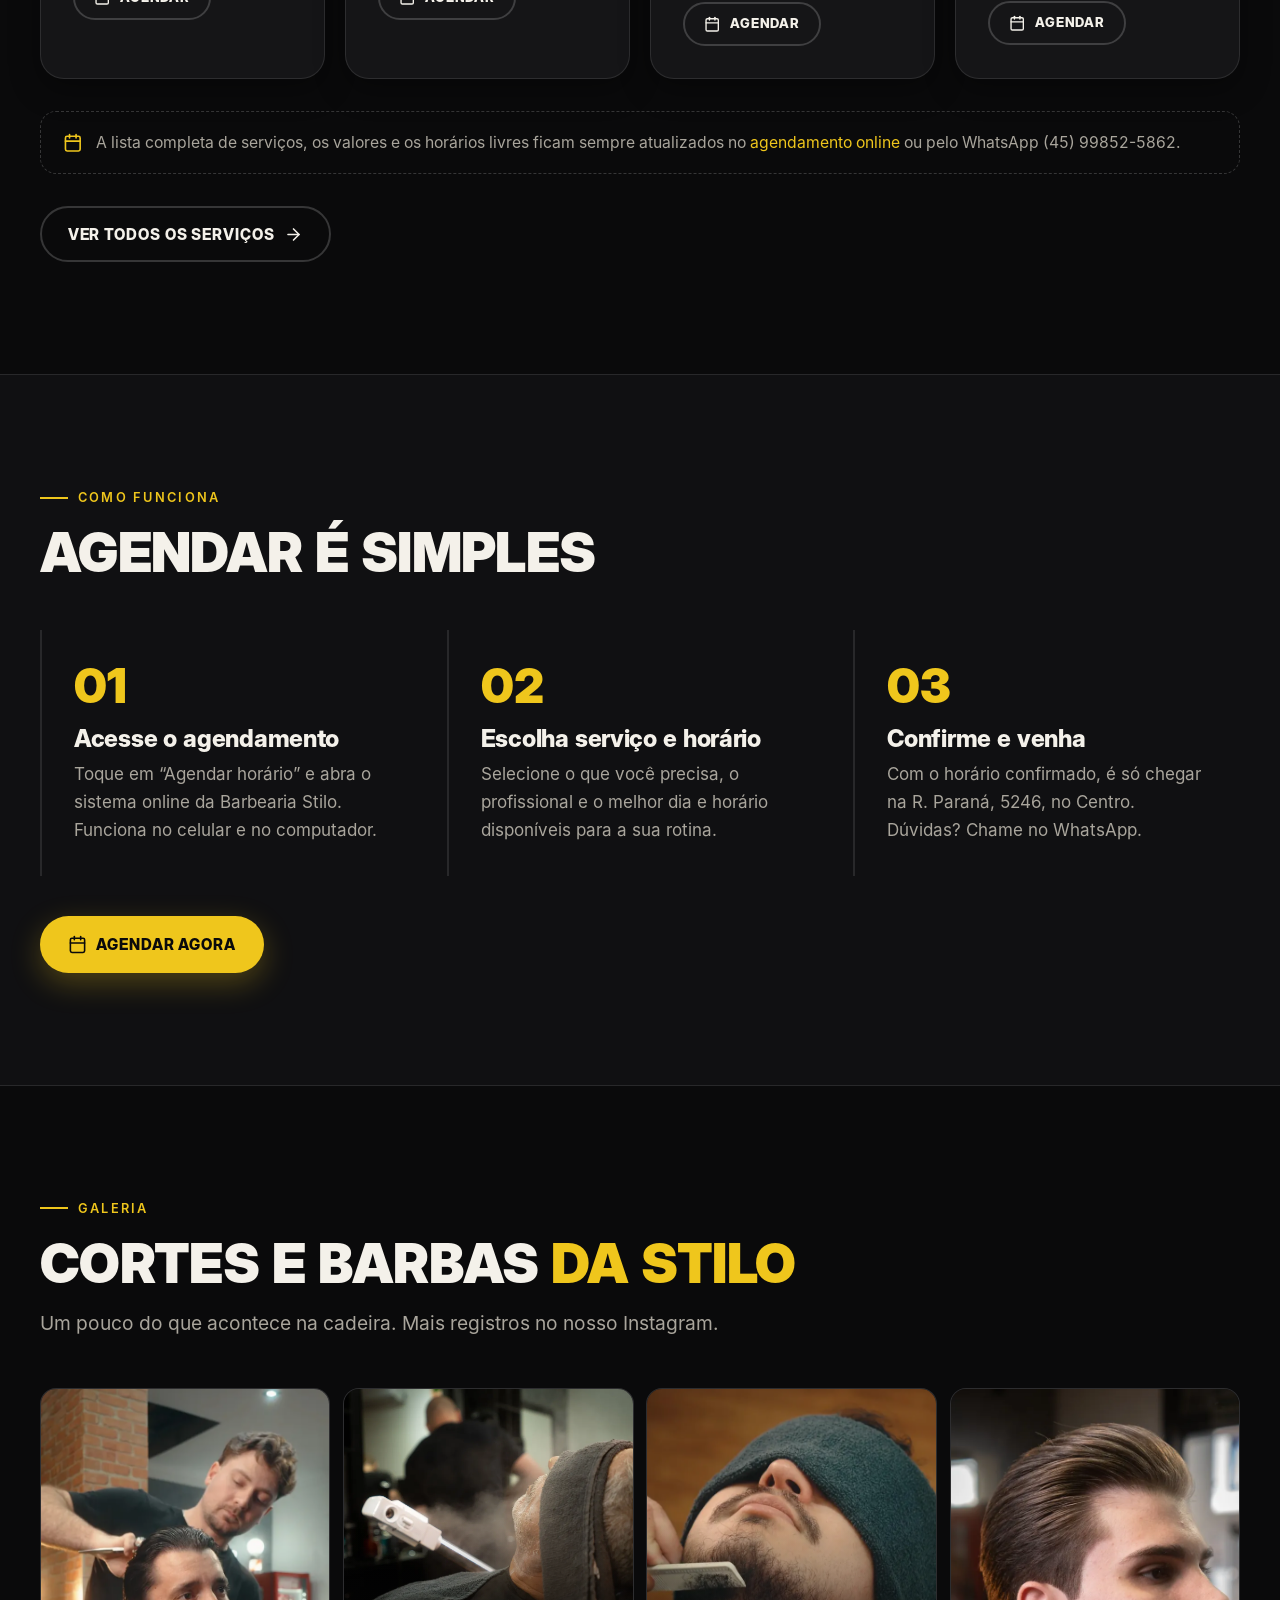
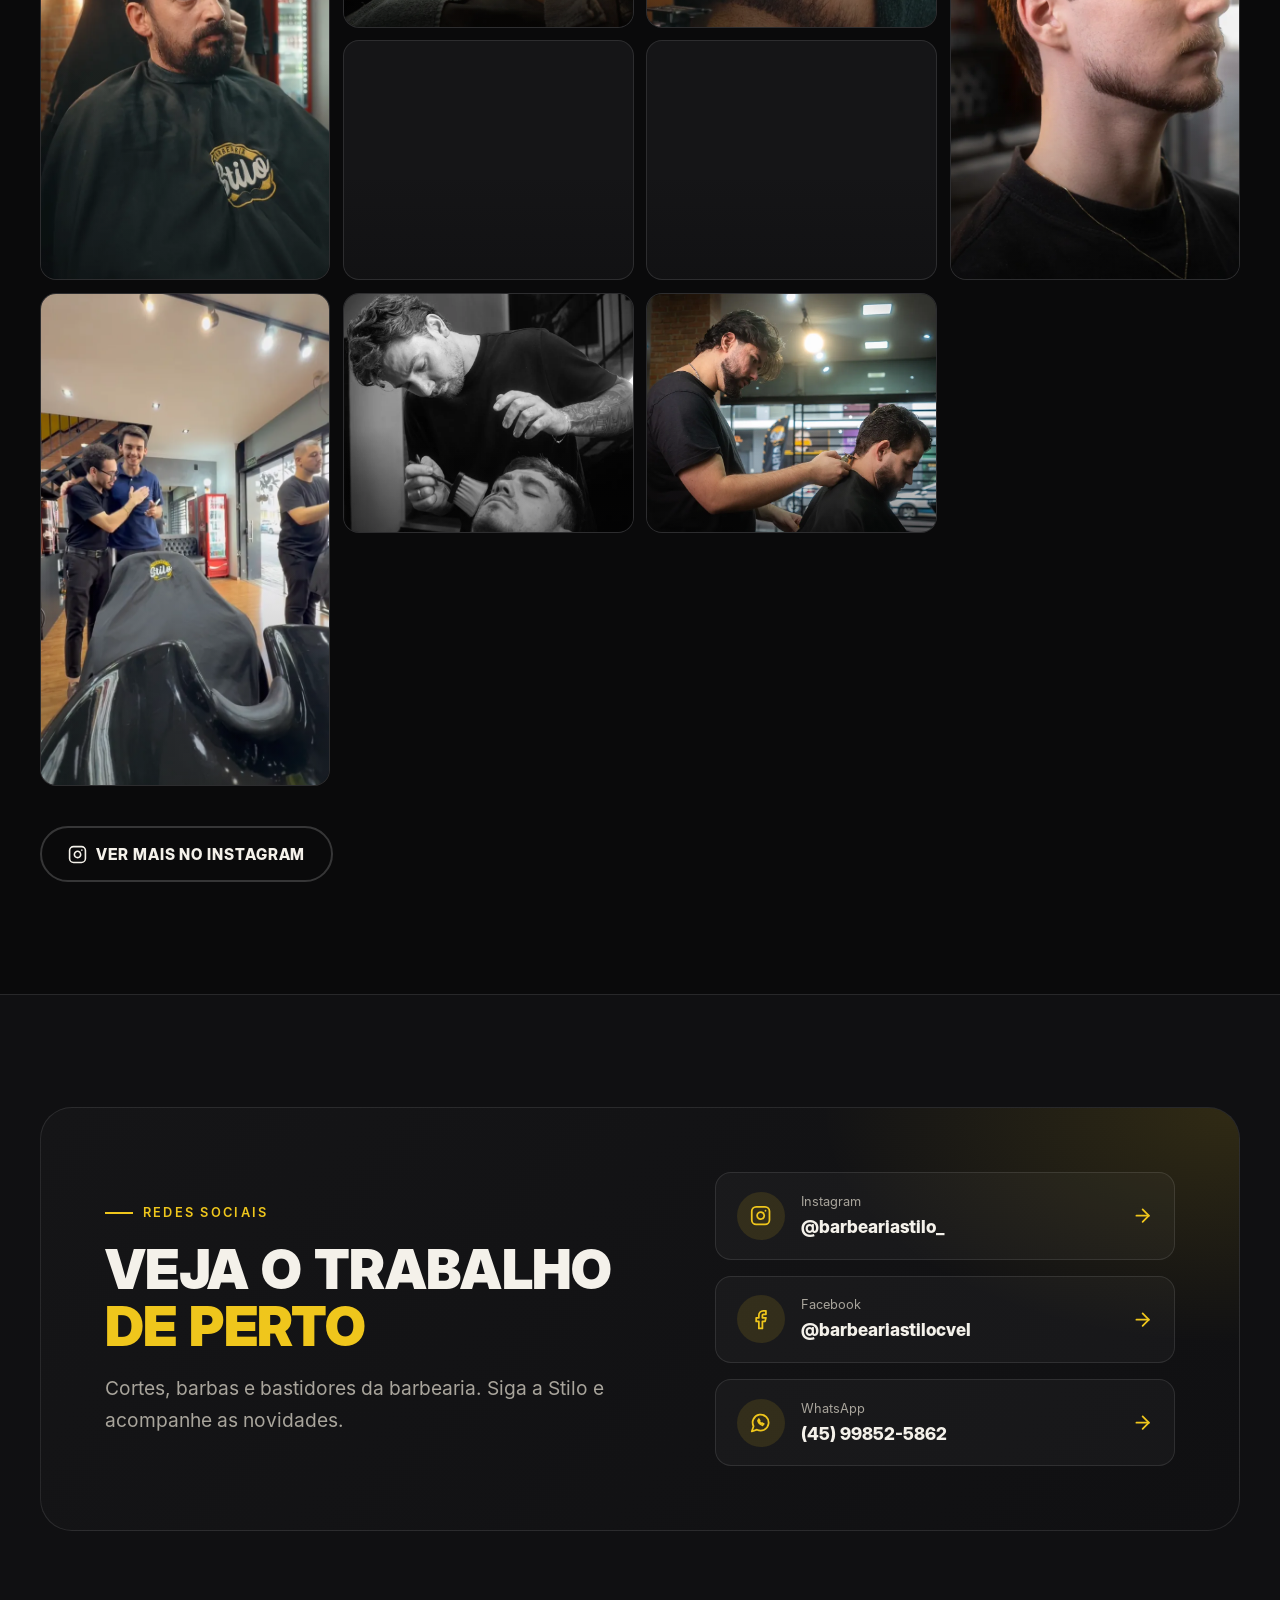
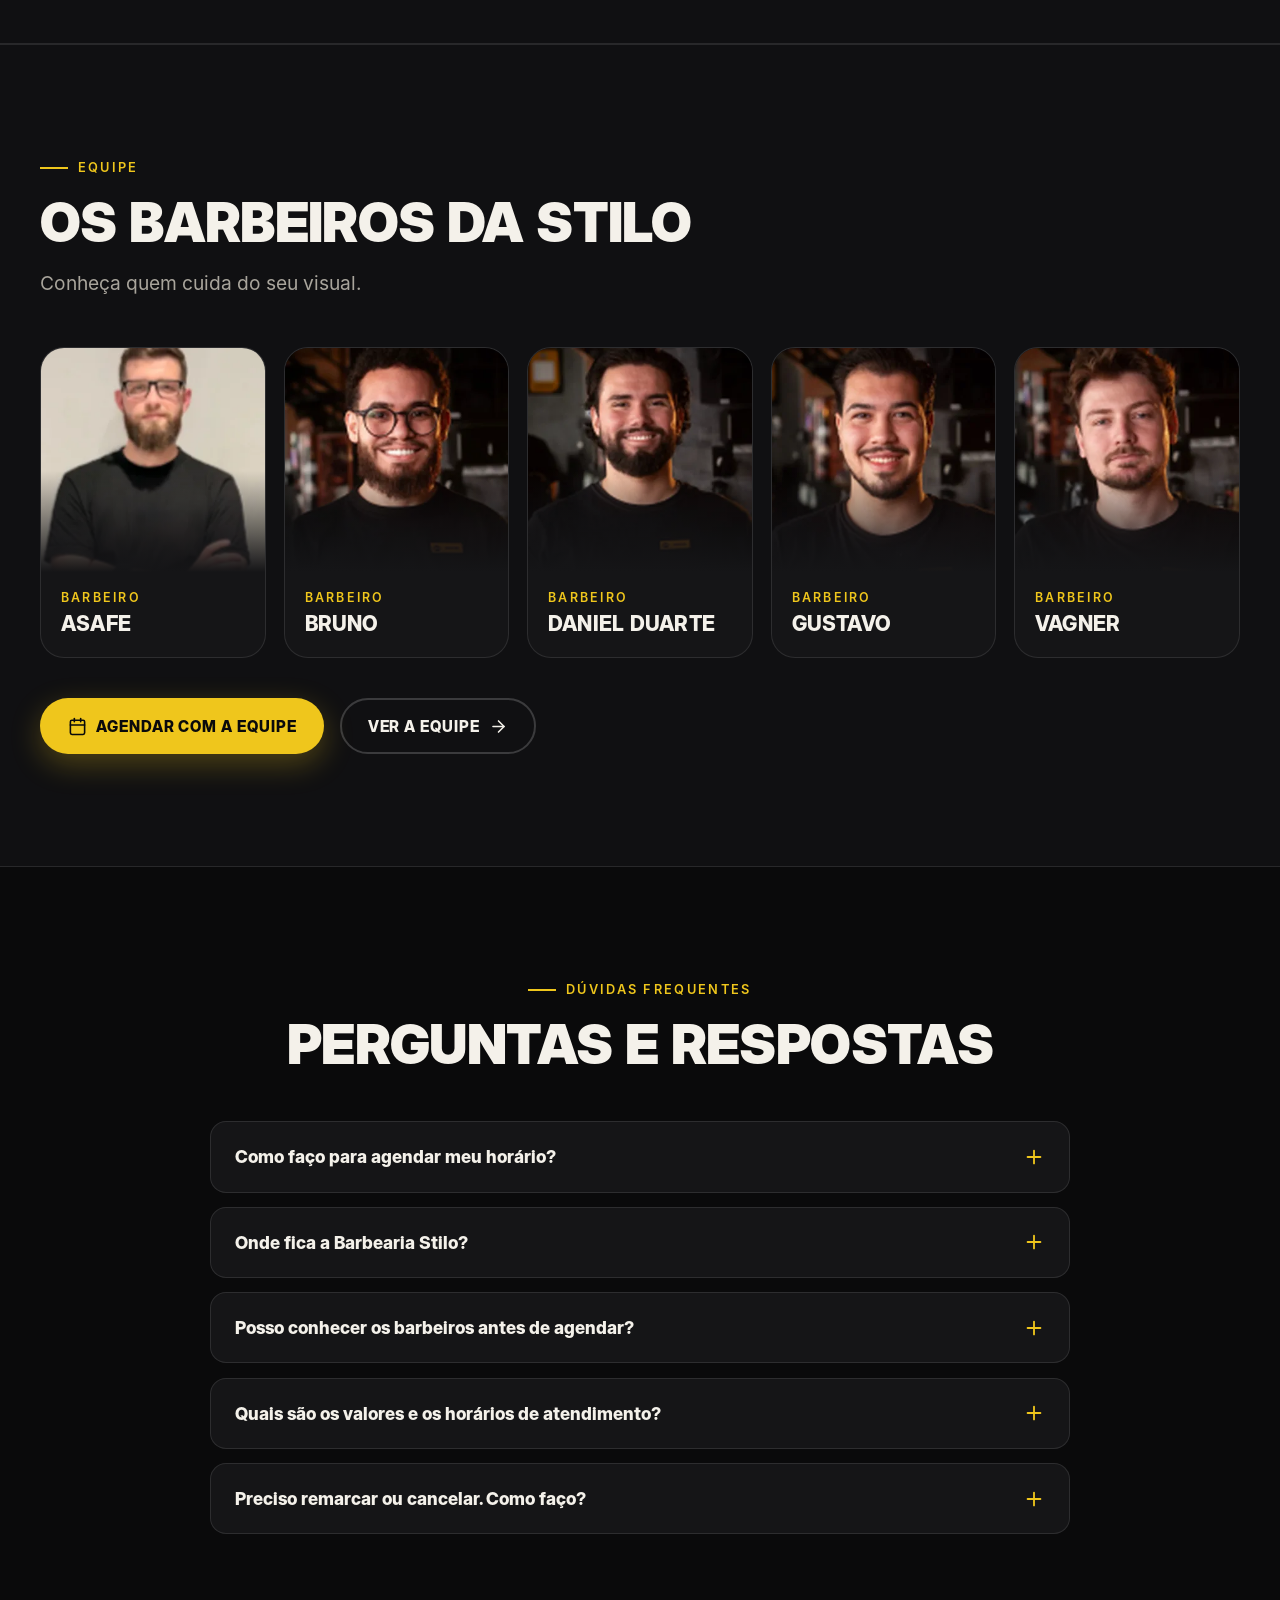
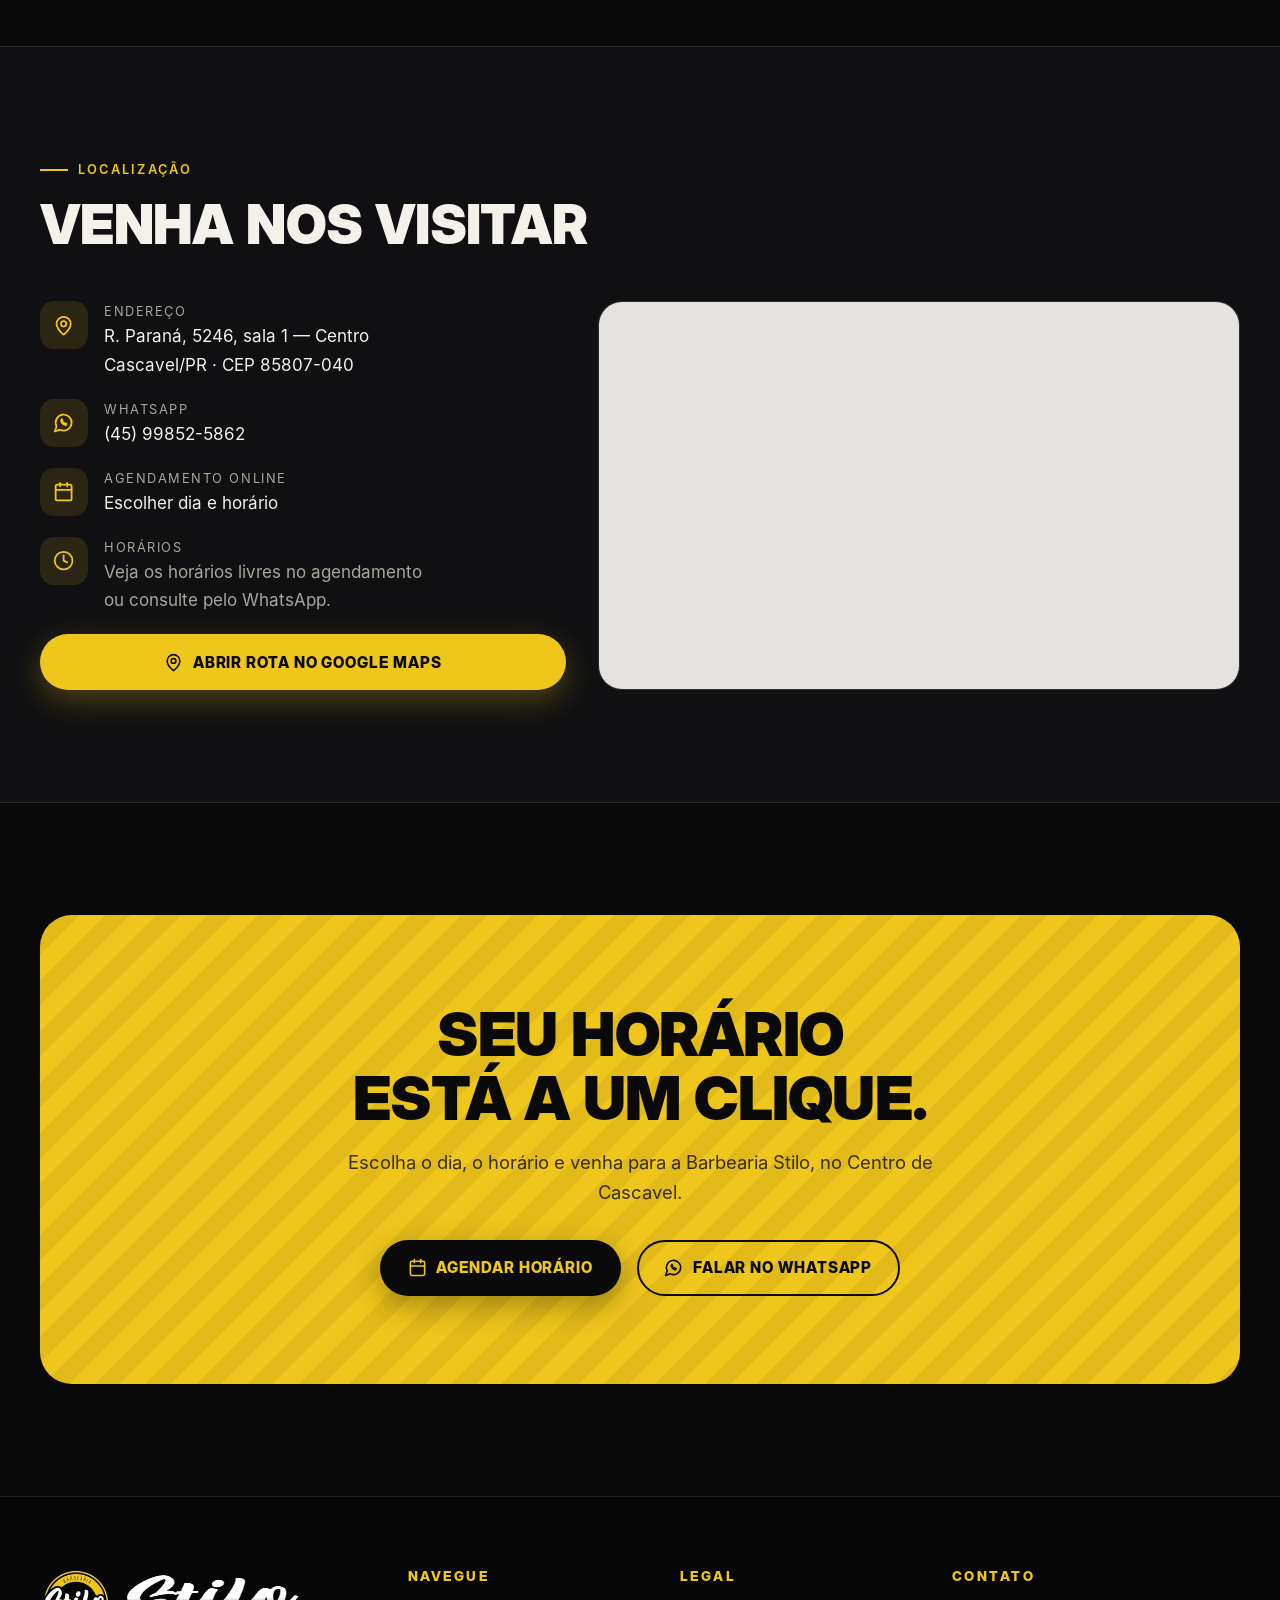
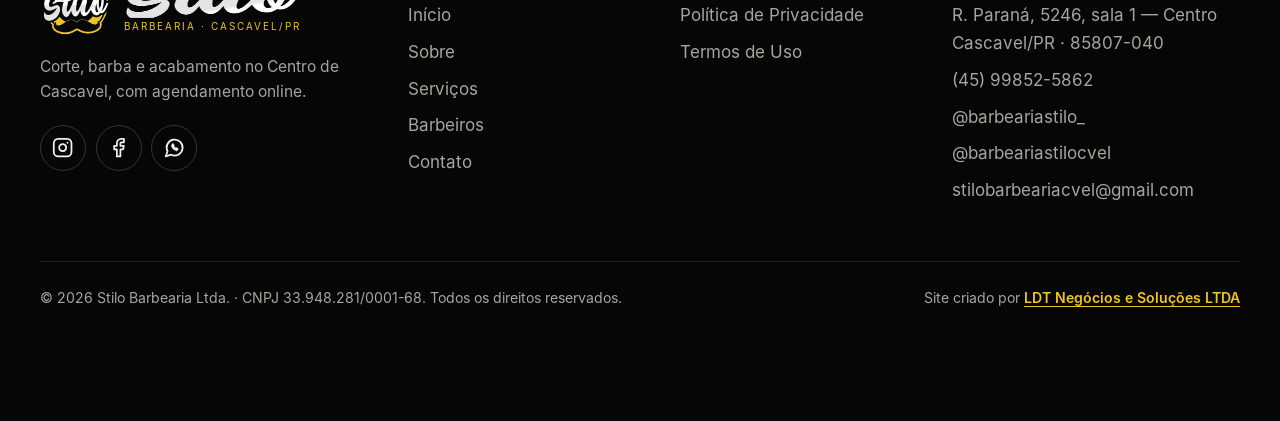
==== commit bf4633c2: "Atualizacao do site" ====
--- a/index.html
+++ b/index.html
@@ -257,7 +257,7 @@
 </div>
 <div class="footer-bottom">
 <span>© <span data-year>2026</span> Stilo Barbearia Ltda. · CNPJ 33.948.281/0001-68. Todos os direitos reservados.</span>
-<span>Cascavel · Paraná · Brasil</span>
+<span>Site criado por <a class="credit" href="https://ldtnegociosesolucoes.com" target="_blank" rel="noopener">LDT Negócios e Soluções LTDA</a></span>
 </div>
 </div>
 </footer>
--- a/assets/css/styles.css
+++ b/assets/css/styles.css
@@ -212,7 +212,8 @@
 .info-row small{display:block;color:var(--muted);font-size:.8rem;letter-spacing:.12em;text-transform:uppercase}
 .info-row a:hover{color:var(--gold)}
 .map{border-radius:var(--r-lg);overflow:hidden;border:1px solid var(--line);min-height:380px;background:var(--surface);position:relative}
-.map iframe{position:absolute;inset:0;width:100%;height:100%;border:0;filter:grayscale(1) invert(.92) contrast(.9)}
+.map{color-scheme:light}
+.map iframe{position:absolute;inset:0;width:100%;height:100%;border:0;color-scheme:light;filter:none;background:#e5e3df}
 
 /* ---------- CTA final ---------- */
 .cta{position:relative;text-align:center;border-radius:32px;overflow:hidden;padding:clamp(2.5rem,7vw,5.5rem) 1.5rem;background:var(--gold);color:var(--gold-ink);isolation:isolate}
@@ -358,3 +359,6 @@
 .lb-next{right:1rem}
 @media (max-width:900px){.gallery{grid-auto-rows:180px}}
 @media (max-width:640px){.gallery{grid-template-columns:repeat(2,minmax(0,1fr));grid-auto-rows:170px;gap:.5rem}.lb-nav{top:auto;bottom:1rem;transform:none}.lb-prev{left:calc(50% - 64px)}.lb-next{right:calc(50% - 64px)}}
+
+.footer-bottom a.credit{color:var(--gold);font-weight:600;text-decoration:underline;text-underline-offset:3px}
+.footer-bottom a.credit:hover,.footer-bottom a.credit:focus-visible{color:var(--text)}
